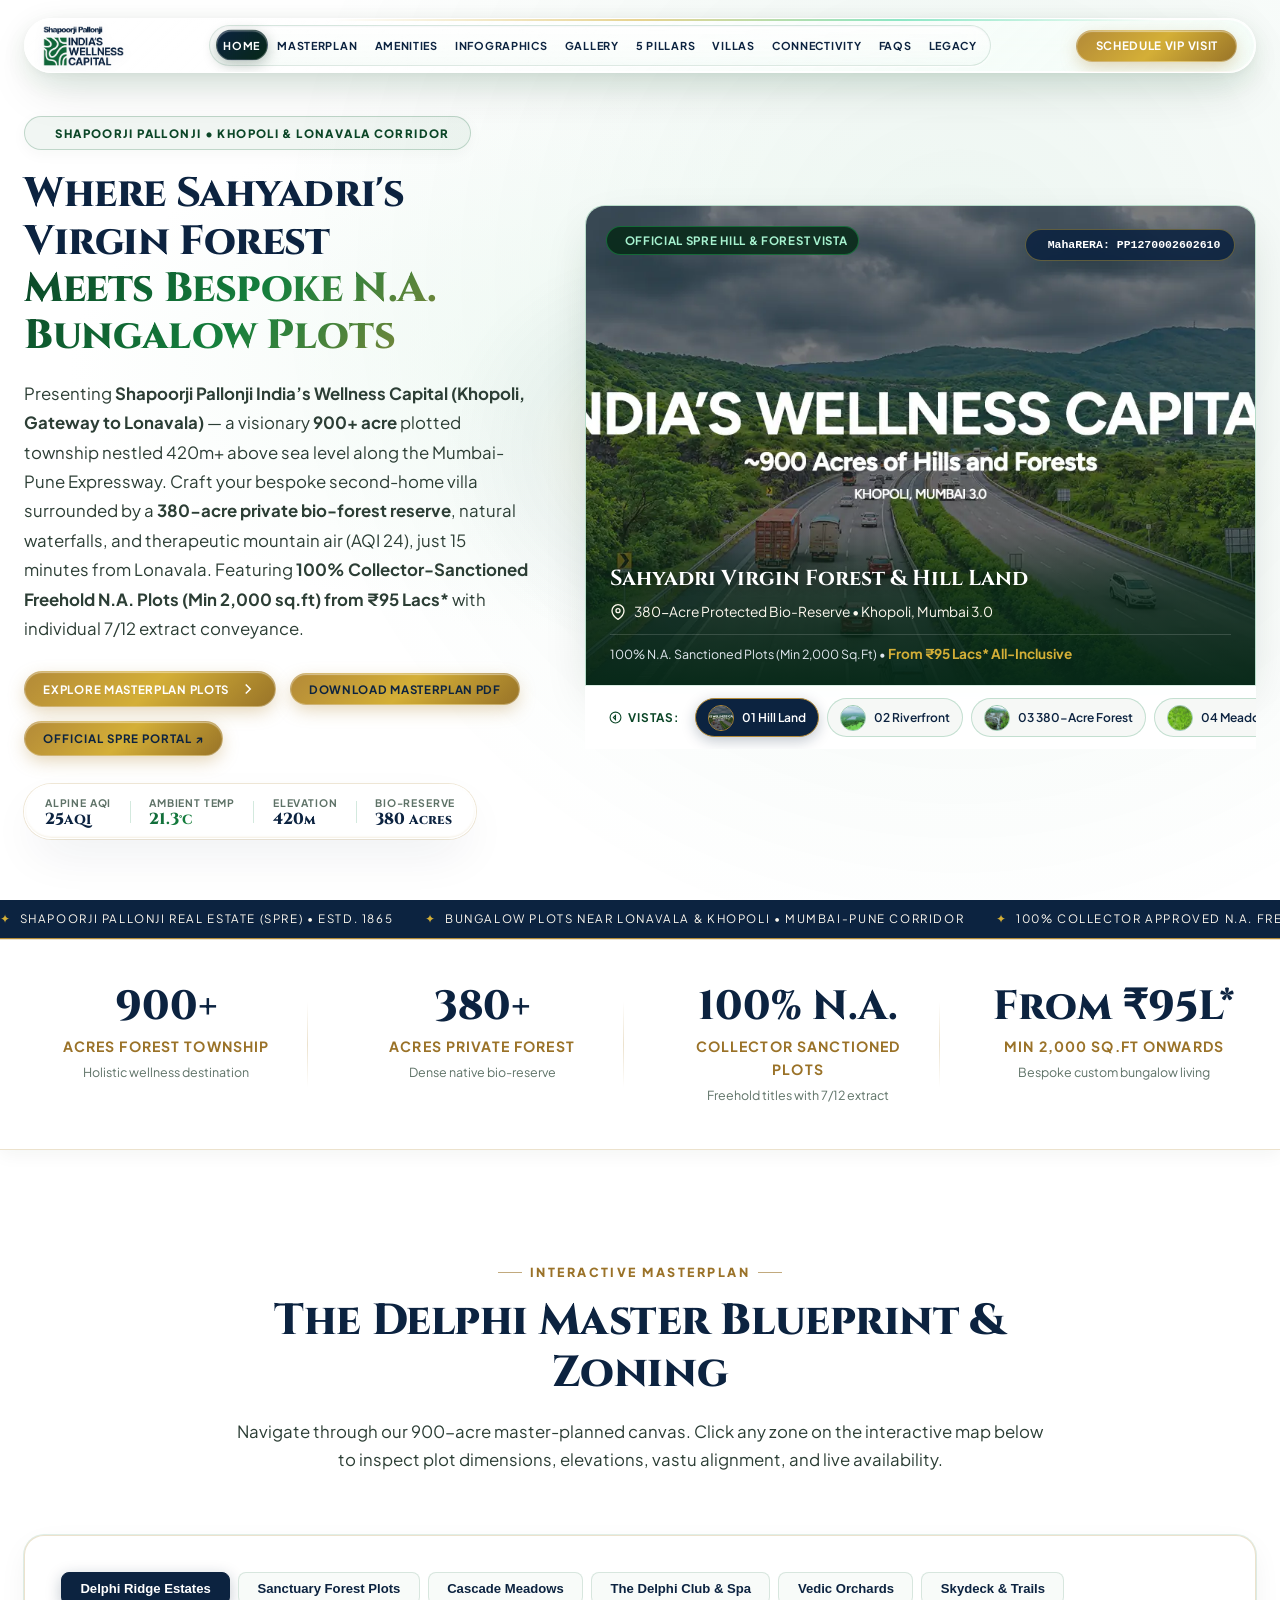
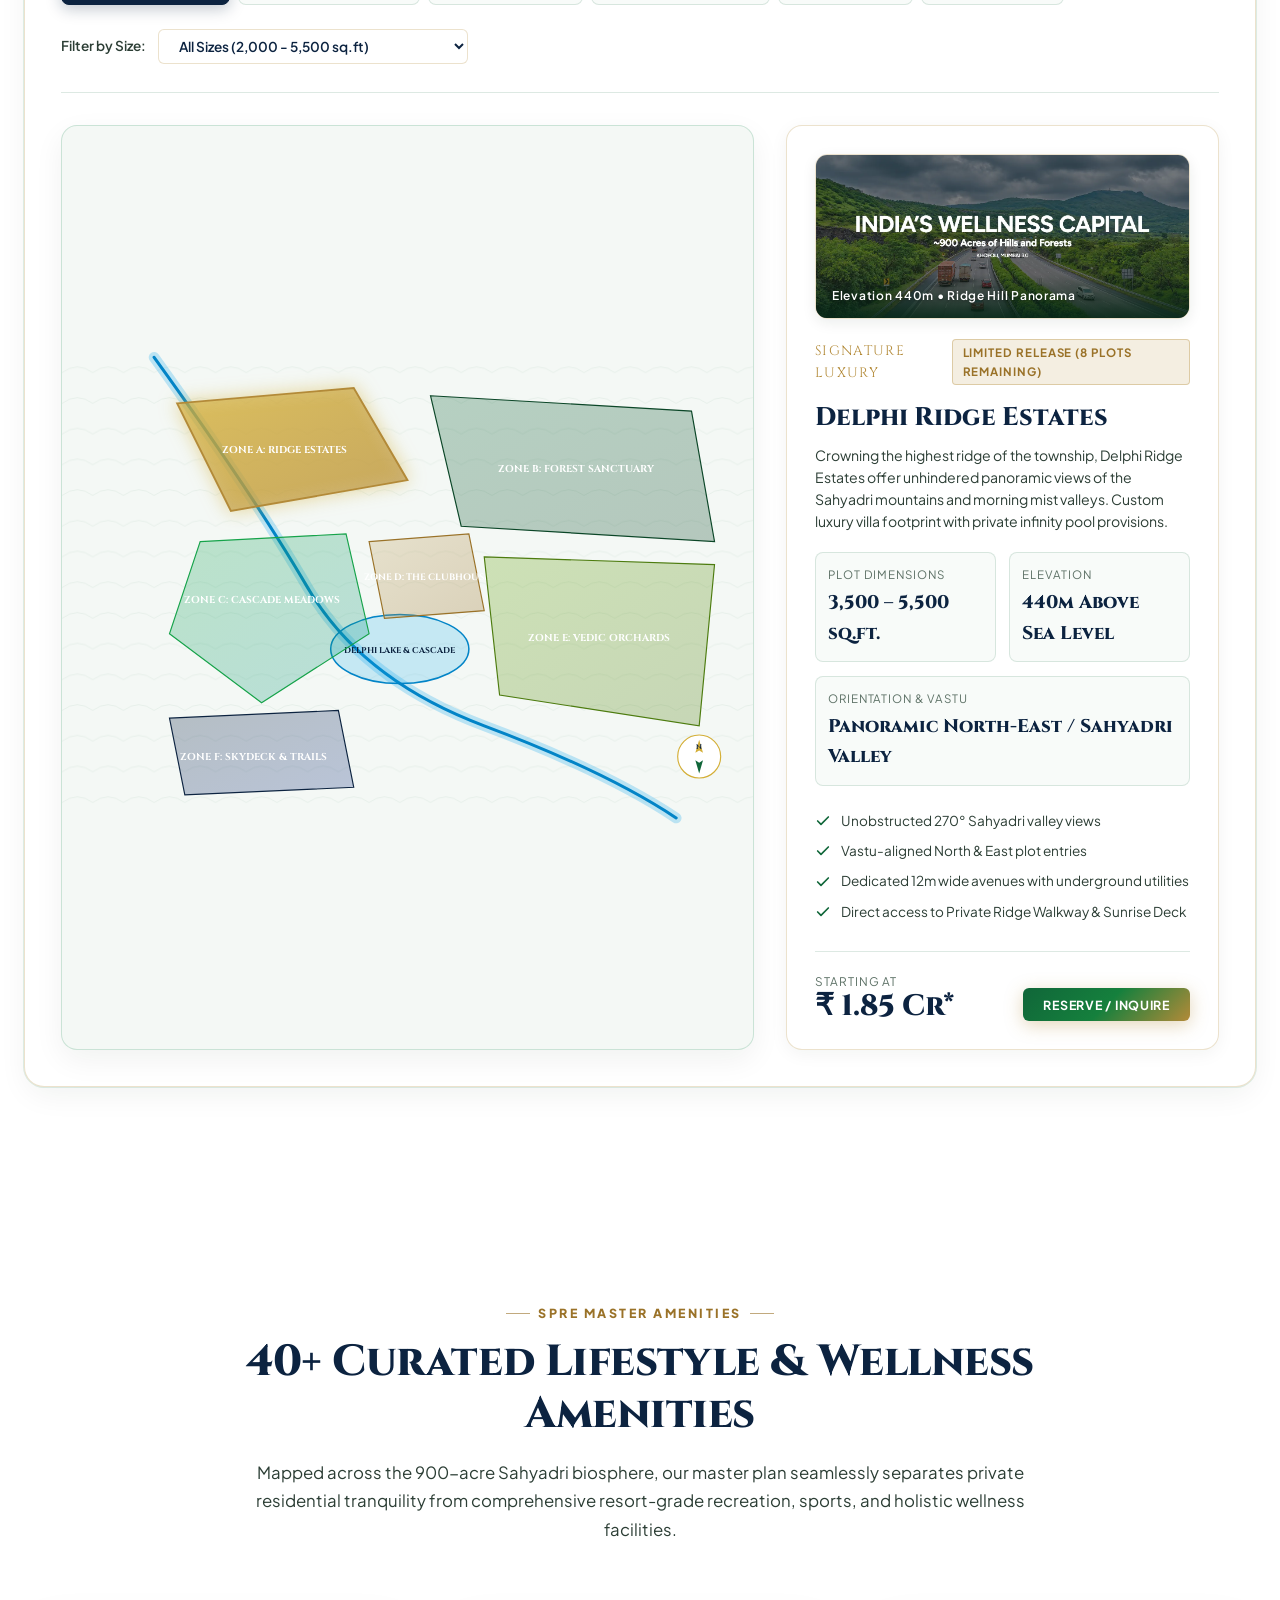
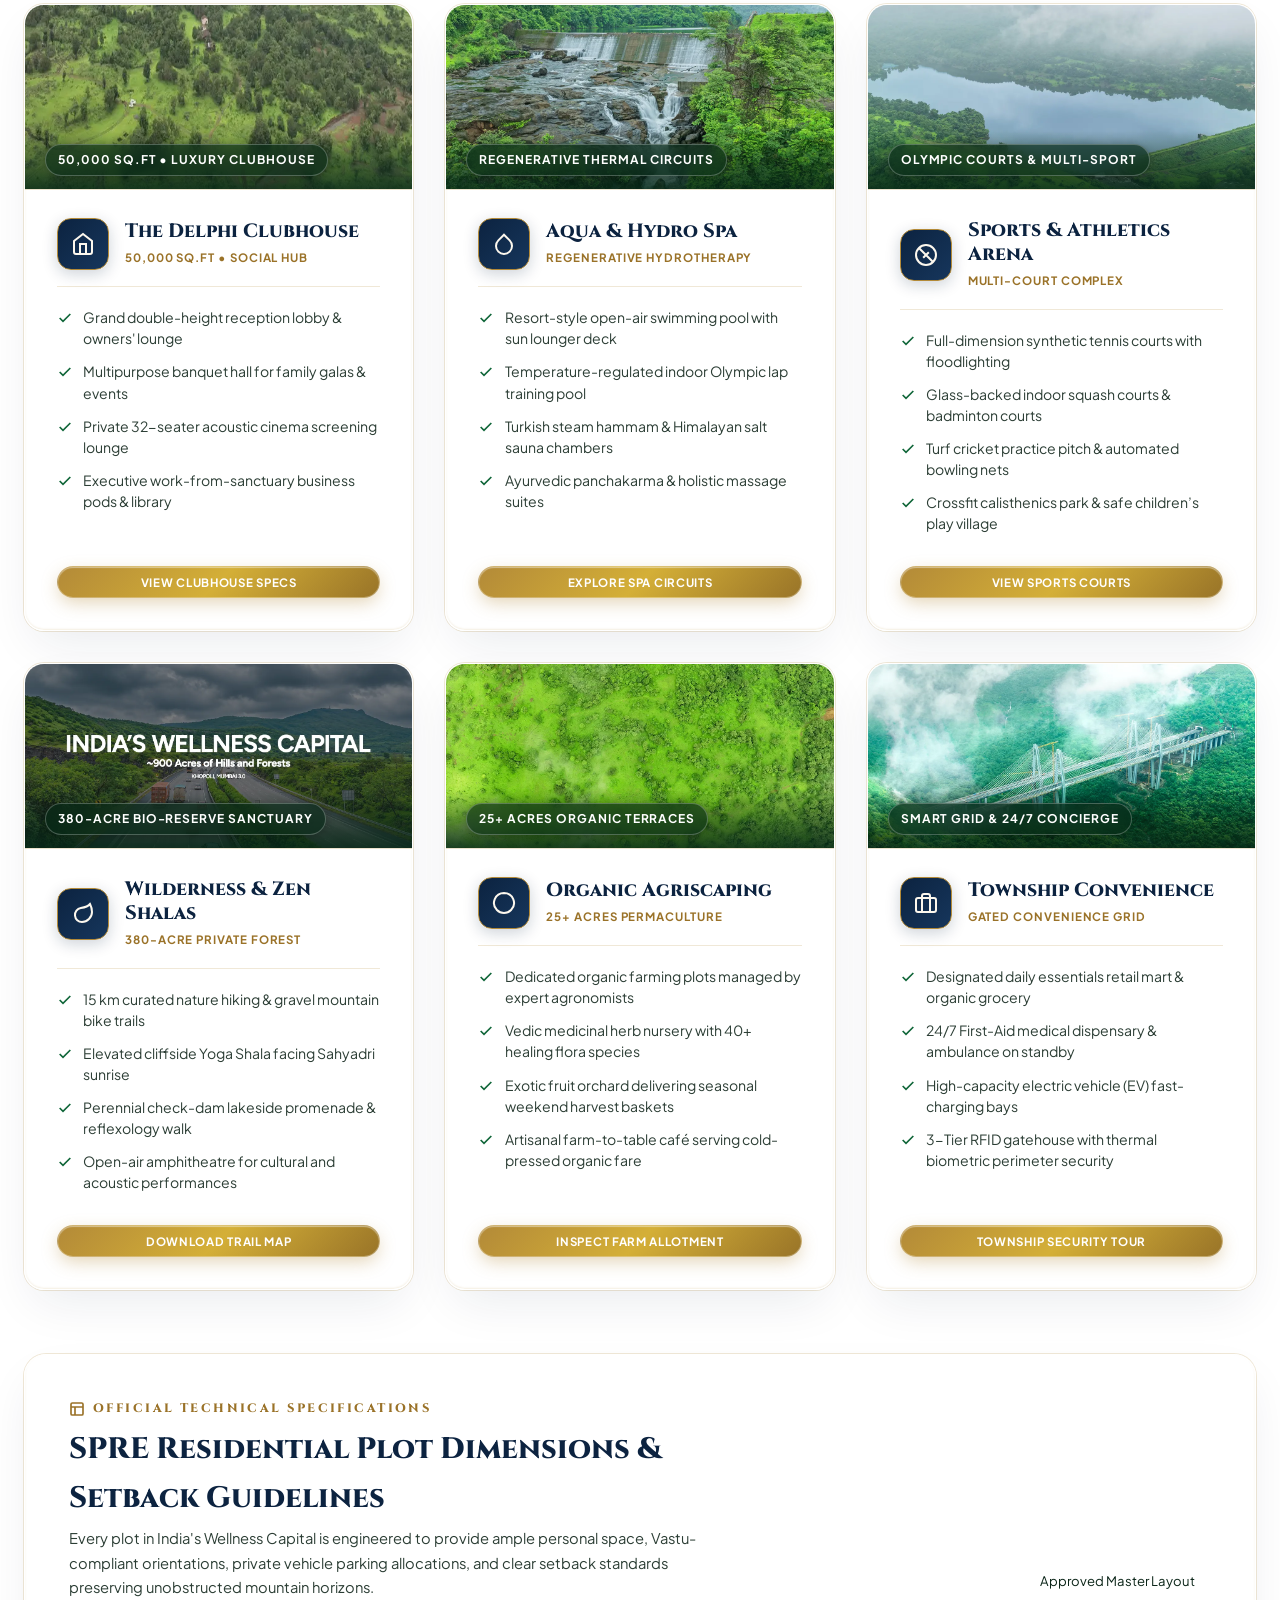
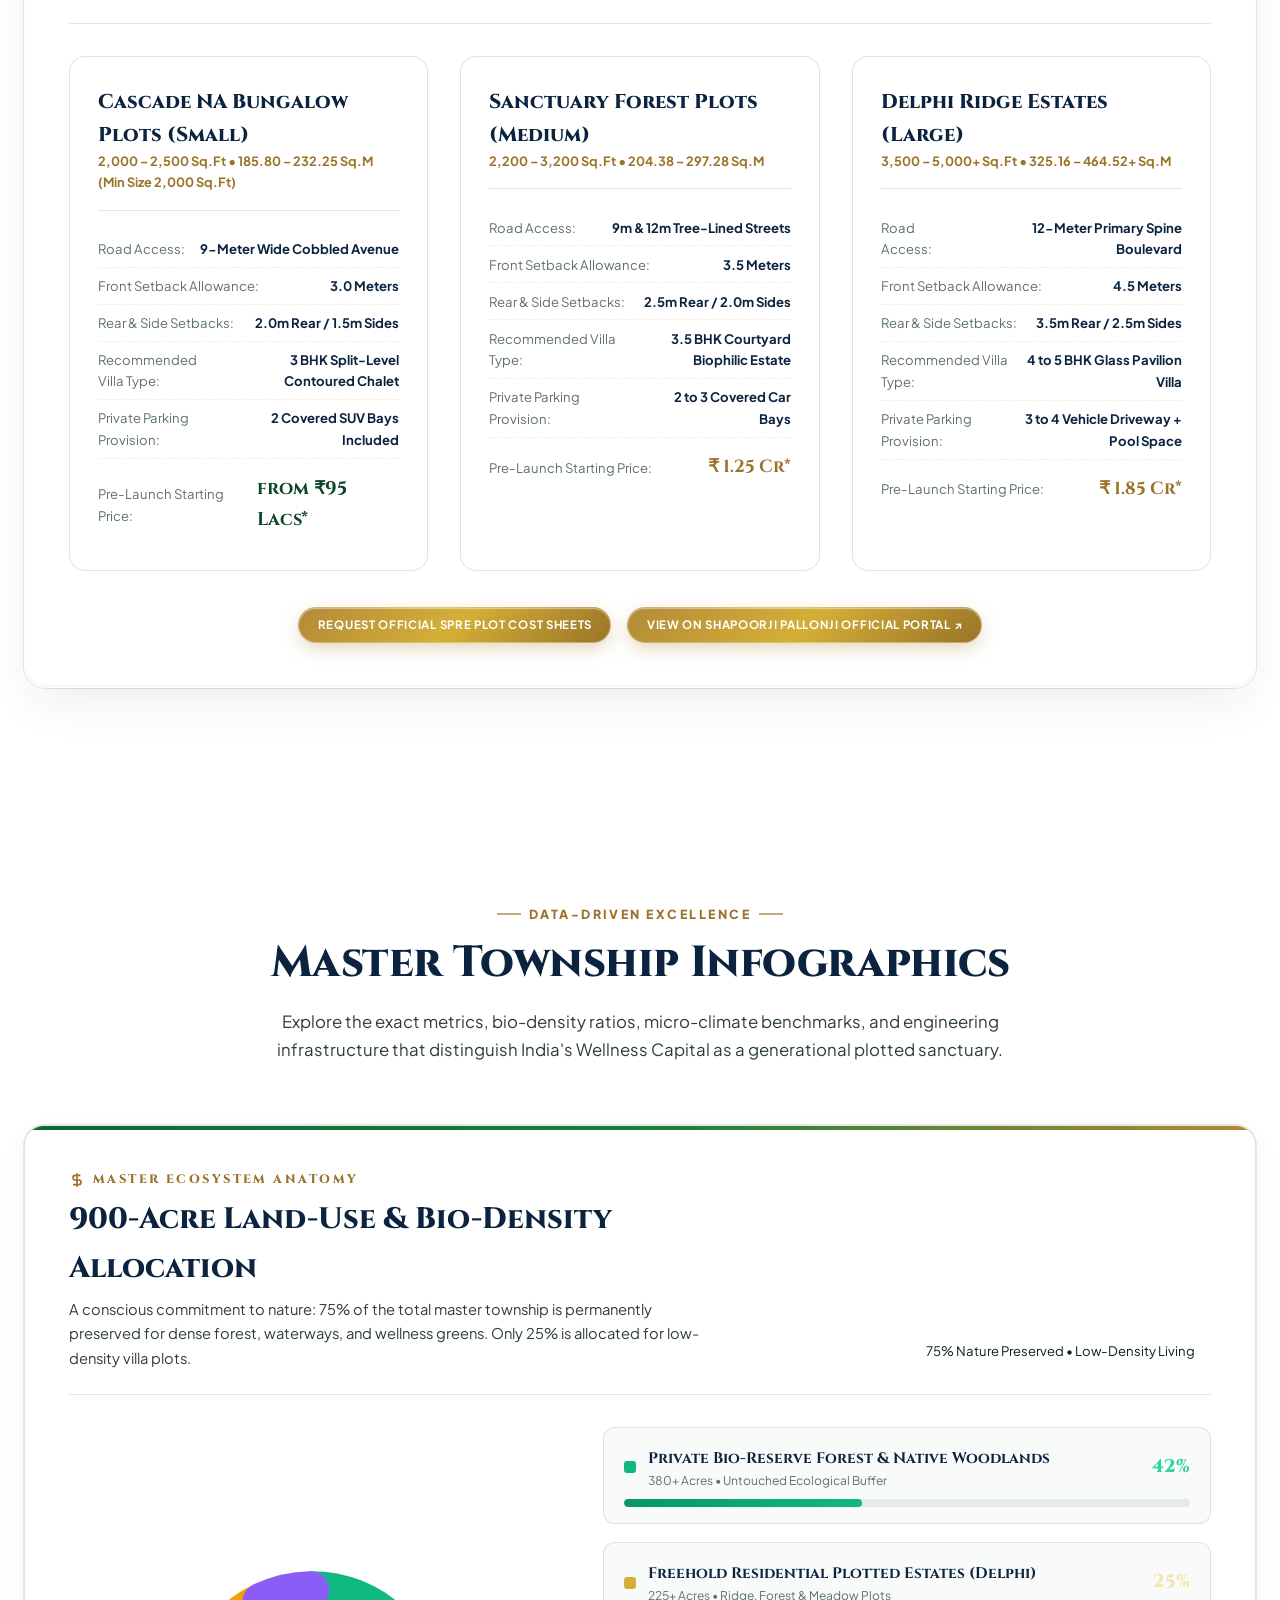
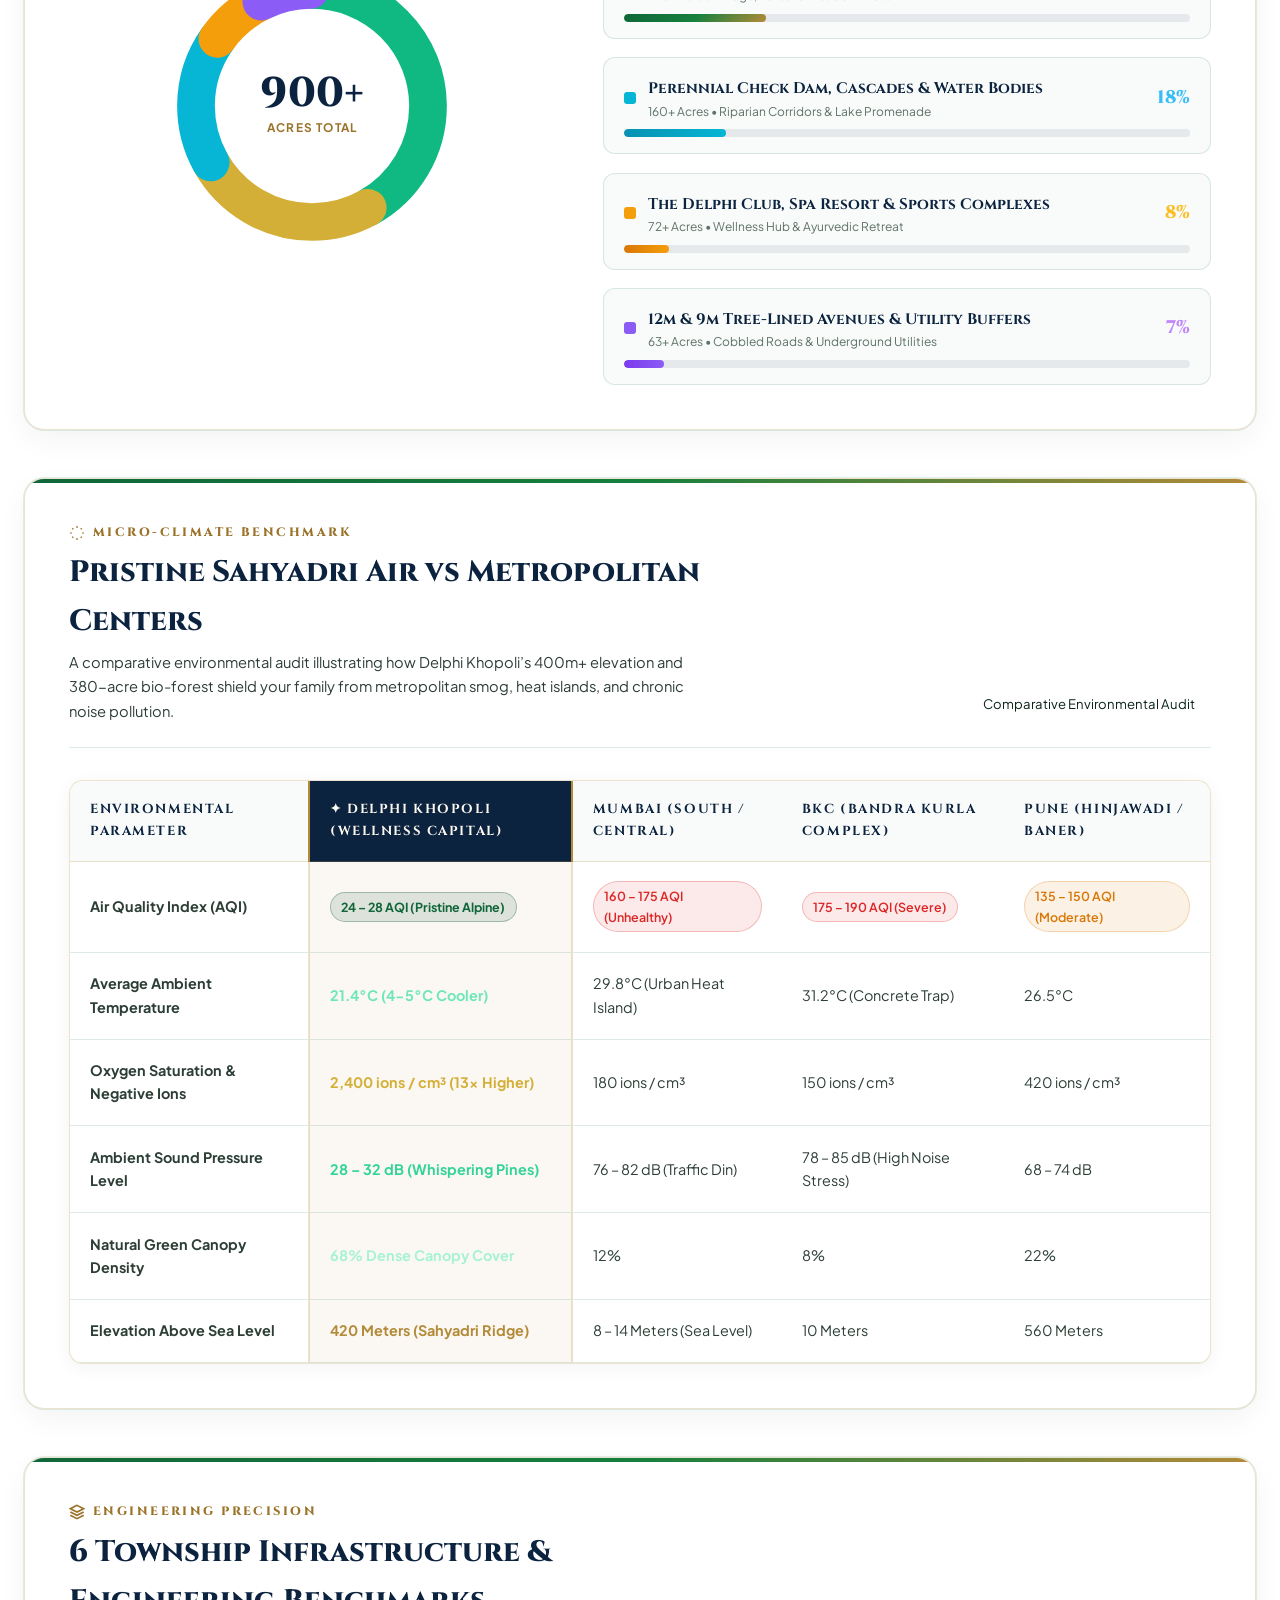
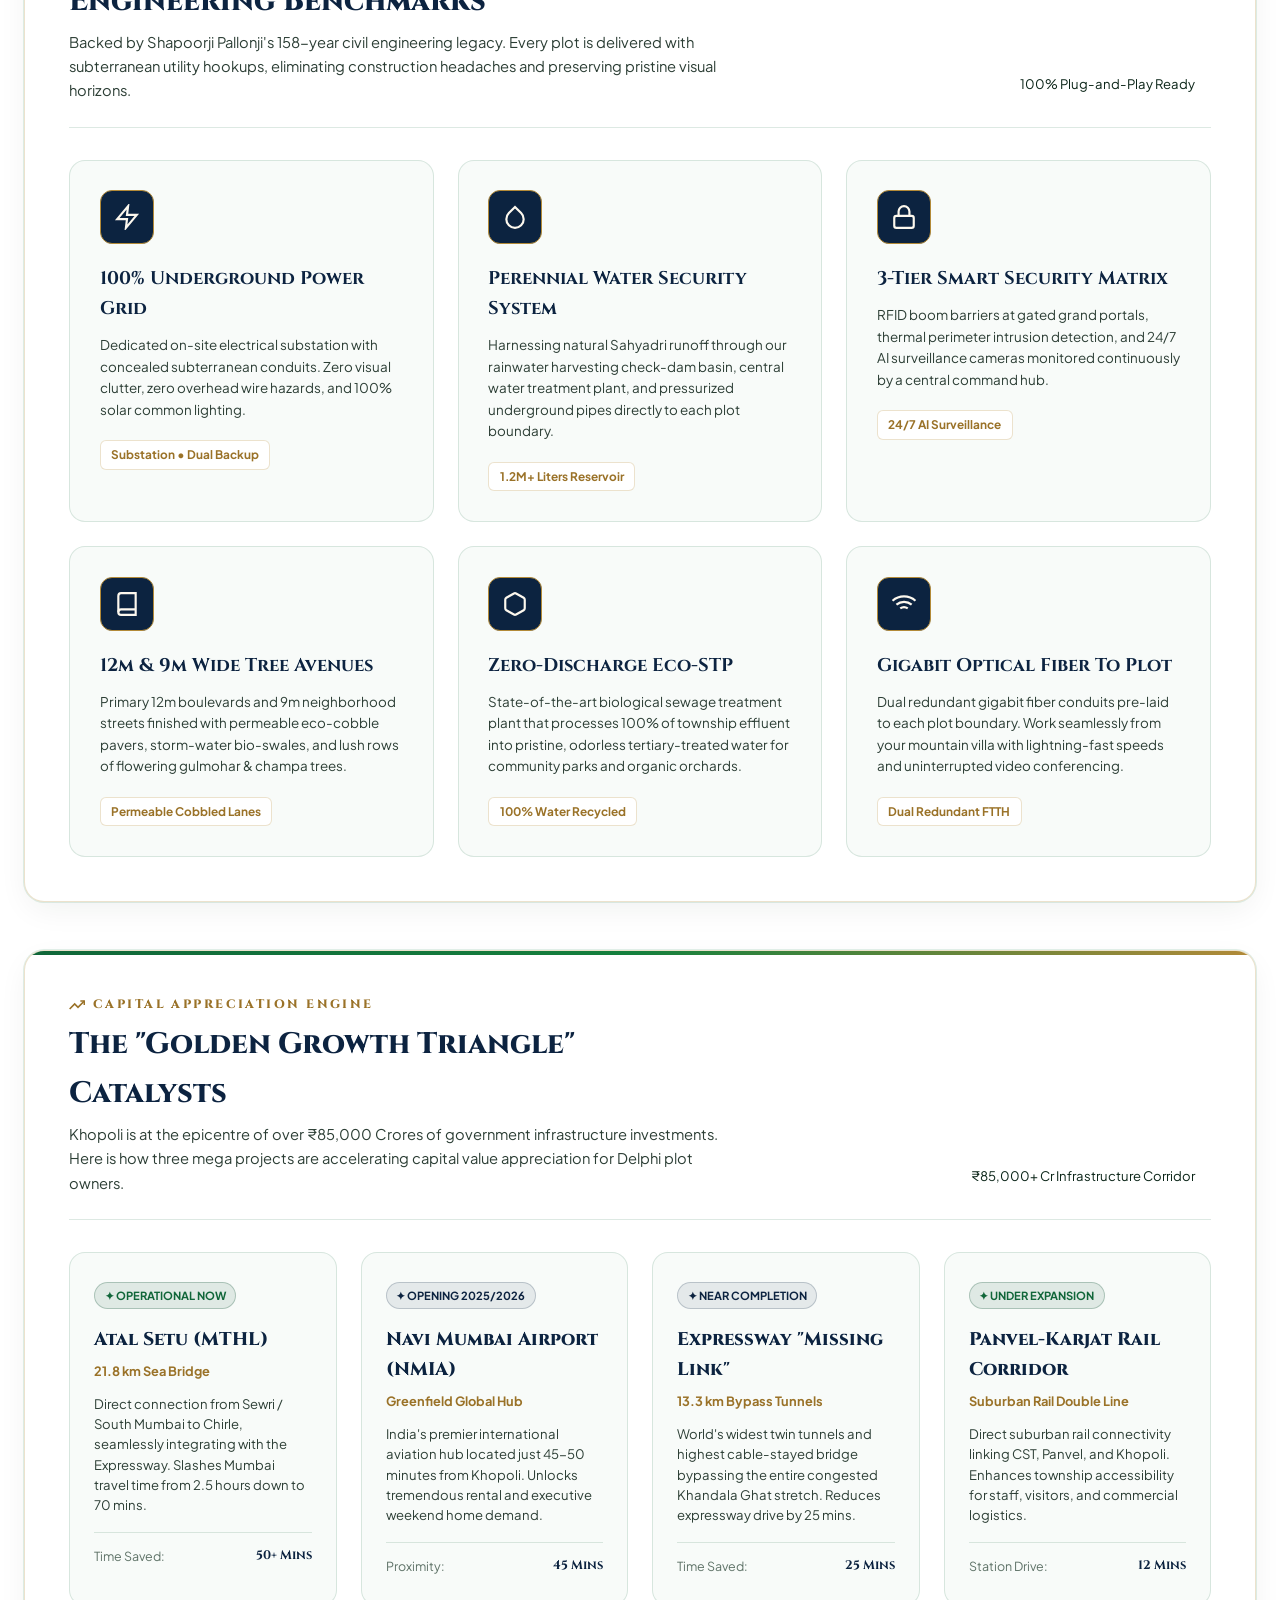
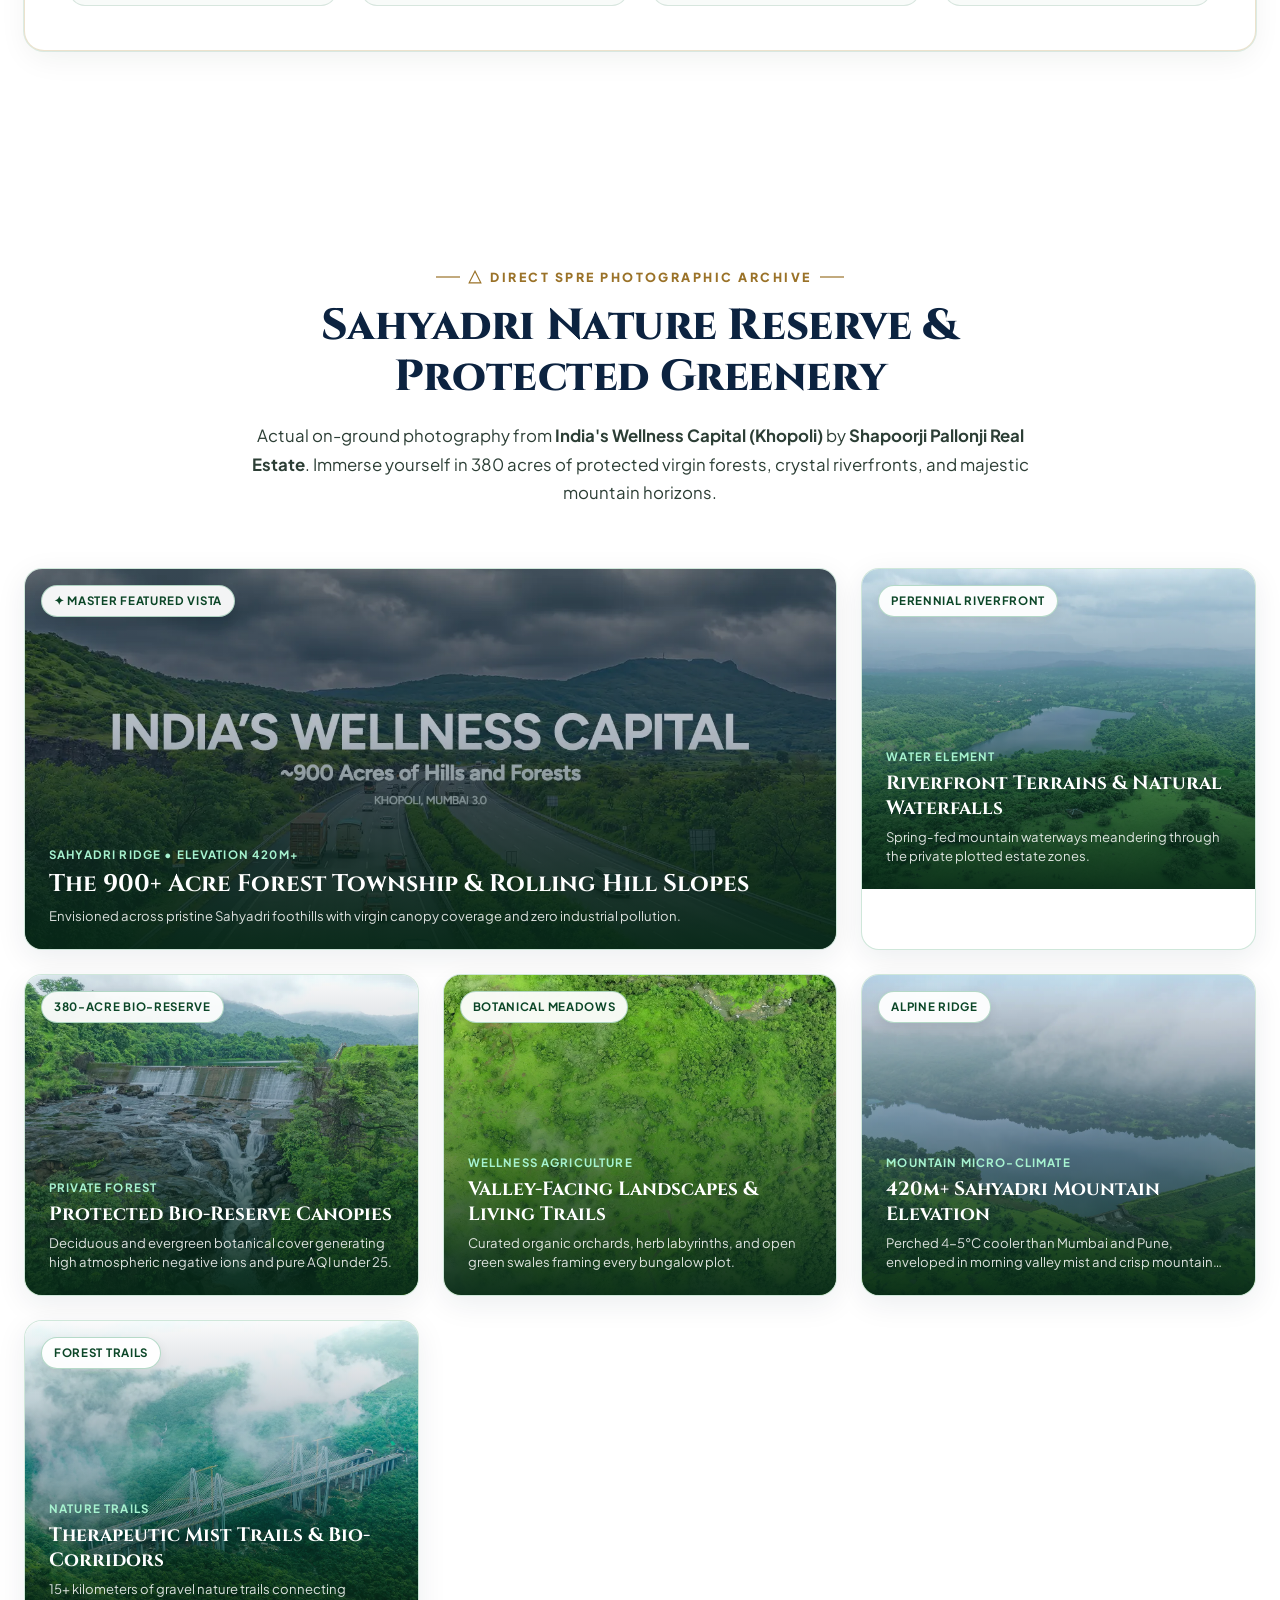
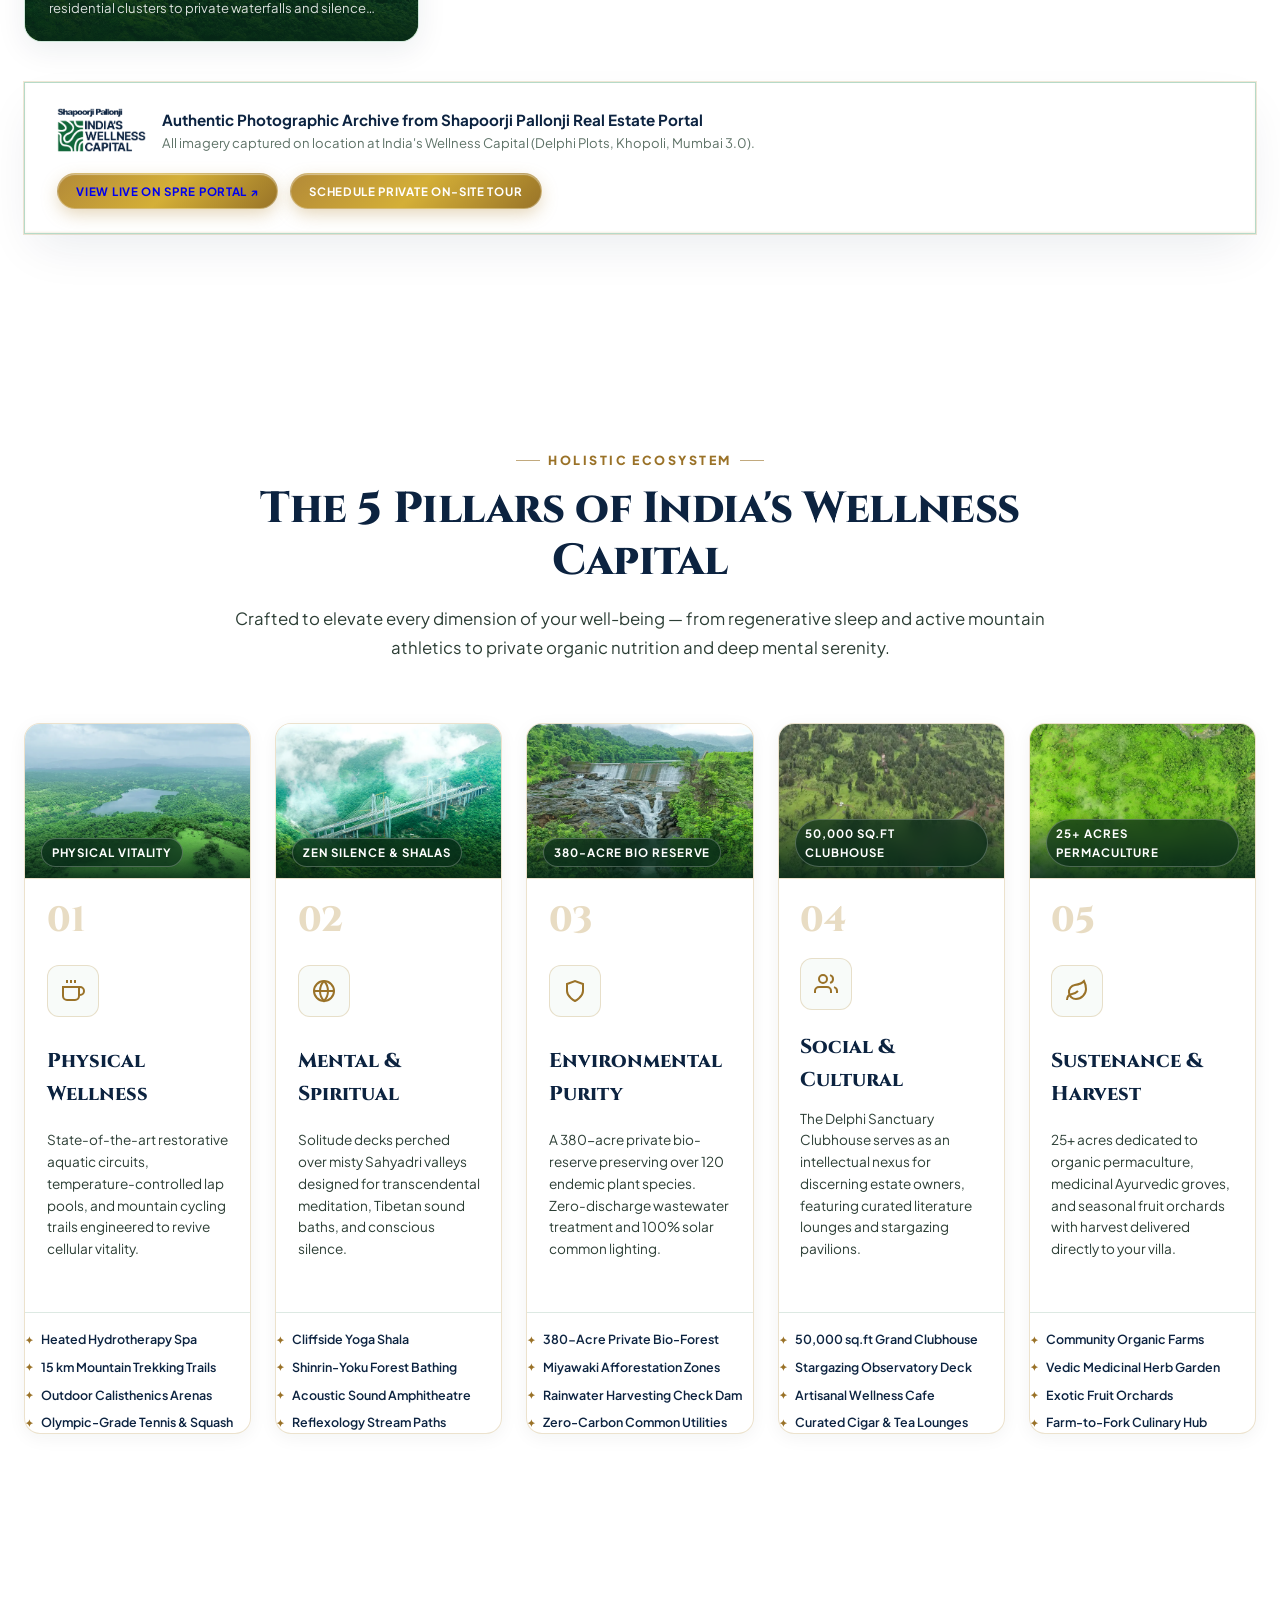
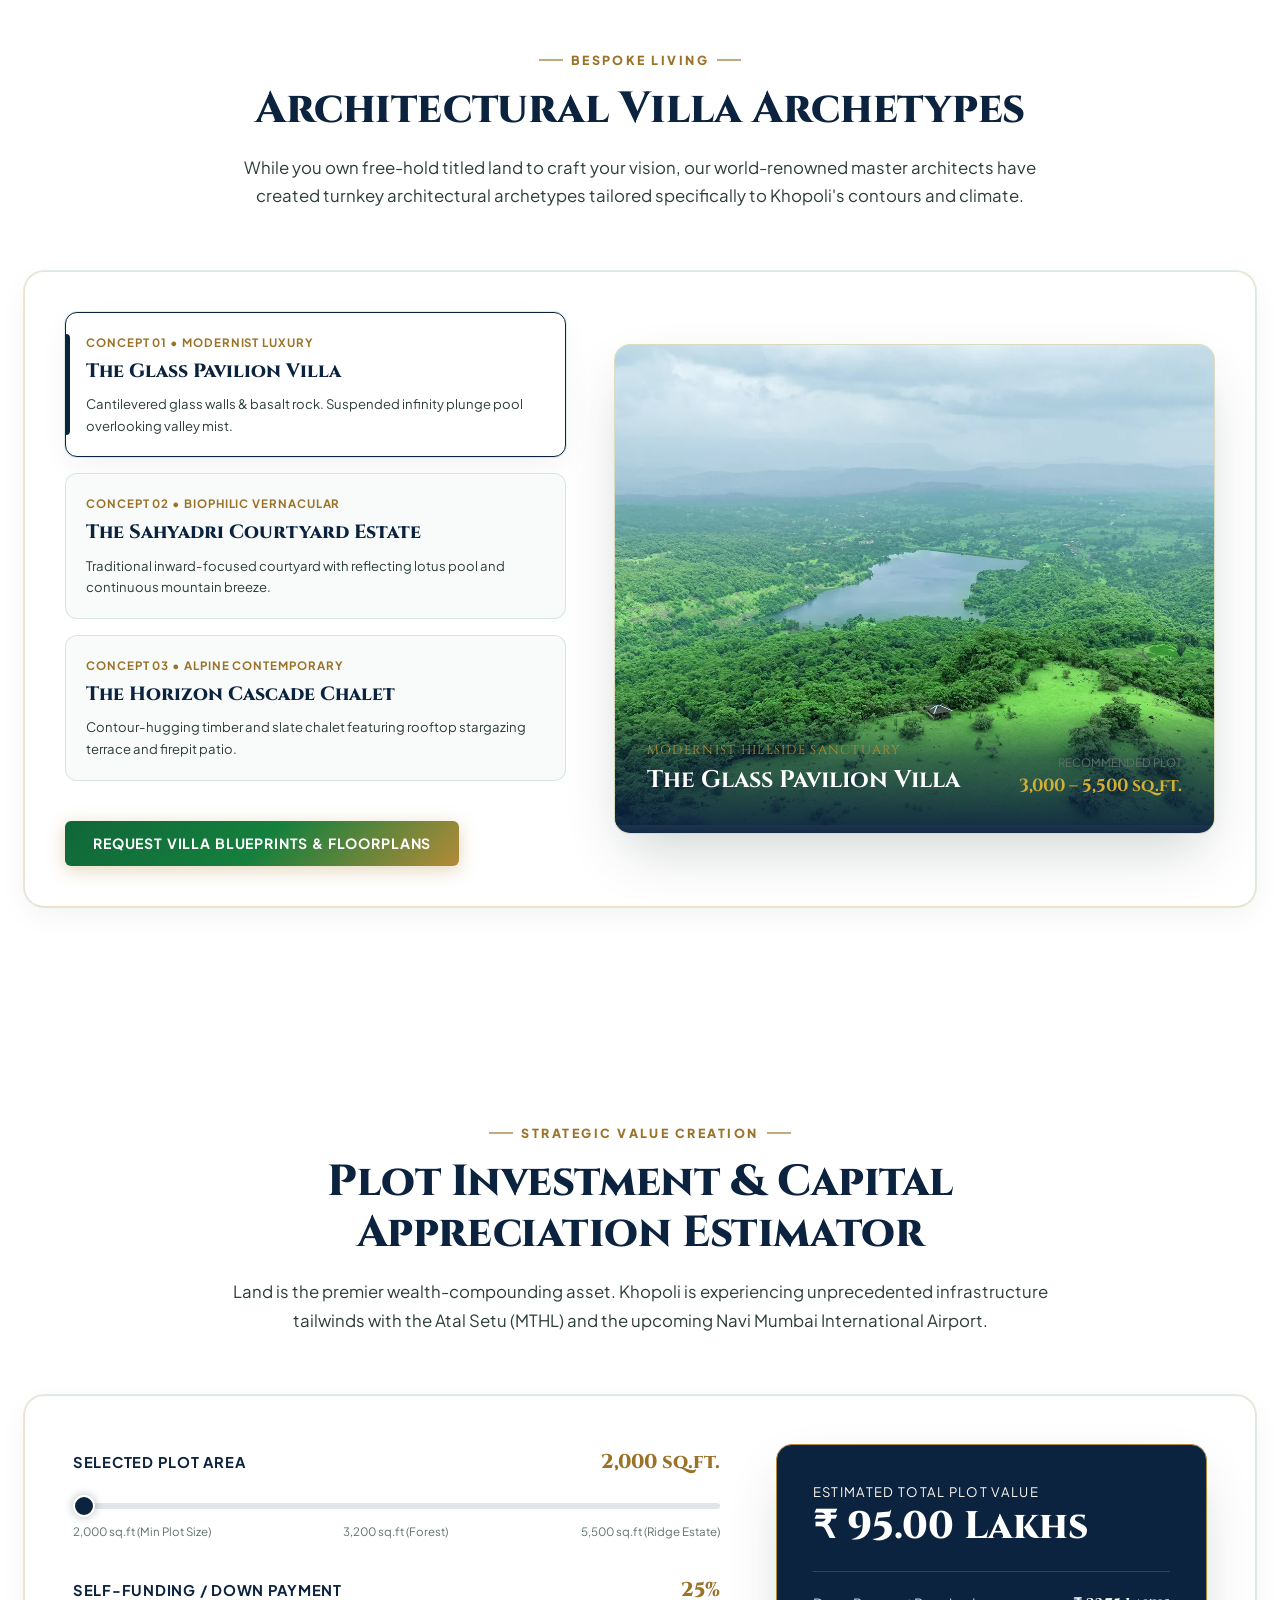
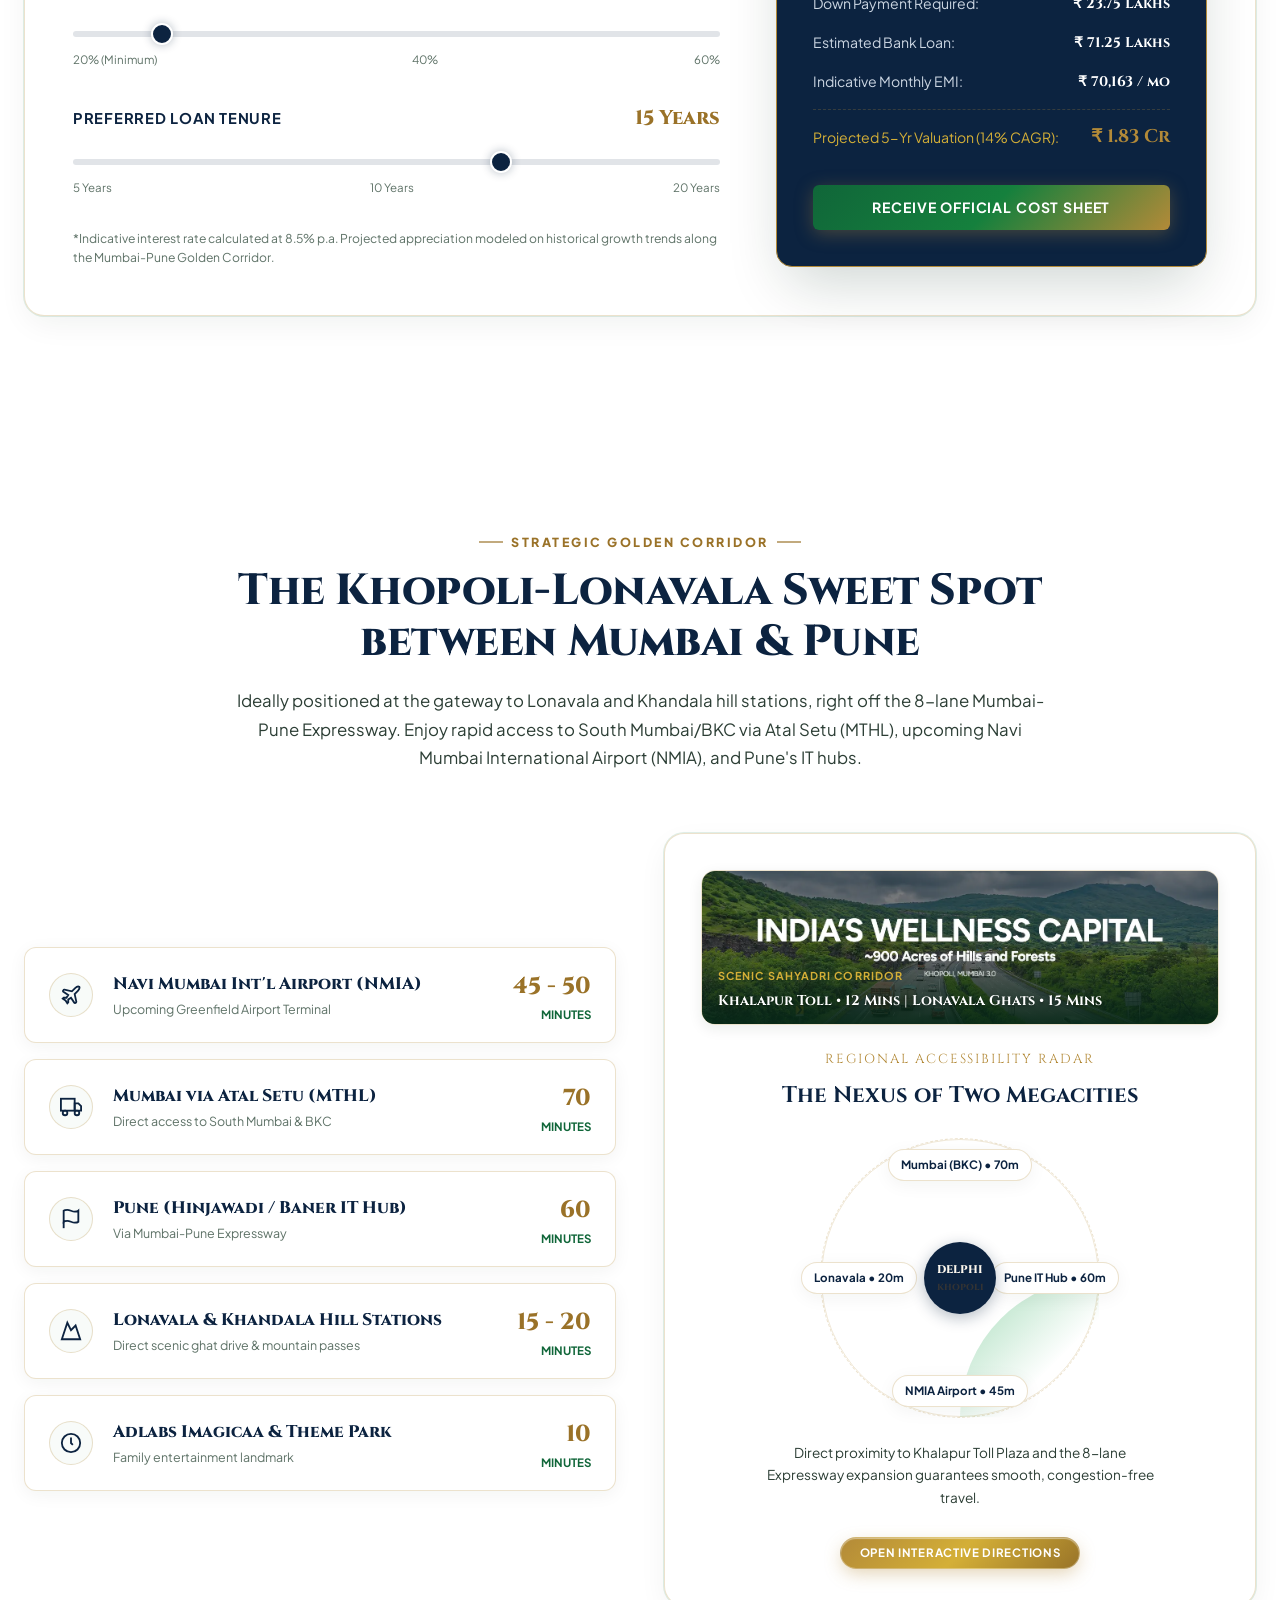
==== shapoorji-pallonji-khopoli-bungalow-plots-near-lonavala/index.html @ 7e7894fd "feat(seo): clean URLs focused on shapoorji pallonji khopoli plots near lonavala without hash fragmen" ====
<!DOCTYPE html>
<html lang="en">
<head>
  <meta charset="UTF-8">
  <meta name="viewport" content="width=device-width, initial-scale=1.0">
  <title>Bungalow & Villa Archetypes | Shapoorji Pallonji Khopoli Plots near Lonavala</title>
  <meta name="description" content="Turnkey luxury villa architectural concepts for Shapoorji Pallonji Khopoli bungalow plots near Lonavala: The Glass Pavilion, Sahyadri Courtyard Estate, and Horizon Cascade Chalet.">
  <meta name="keywords" content="Shapoorji Pallonji Khopoli, Shapoorji Pallonji Lonavala, Shapoorji Pallonji Bungalow Plots, Bungalow Plots in Khopoli, Bungalow Plots in Lonavala, Villa Plots near Lonavala, Plots in Khopoli, Plots in Lonavala, NA Plots Mumbai Pune Expressway, Luxury Plots Mumbai Pune, Gated Community Plots Khopoli Lonavala, Collector Approved NA Plots Khopoli, Residential Plots Lonavala Khandala, Second Home Villa Plots Mumbai Pune, Shapoorji Delphi Plots Khopoli, India's Wellness Capital Shapoorji Pallonji, shapoorji pallanji khopli, shapoorji pallonji lonawala, plots for sale in khopoli, plots for sale in lonavala, shapoorjitownship.in">
  <meta name="author" content="Shapoorji Pallonji Real Estate (SPRE)">
  <meta name="robots" content="index, follow, max-image-preview:large, max-snippet:-1, max-video-preview:-1">
  <meta name="theme-color" content="#062817">

  <!-- Security Hardening & Preconnect -->
  <meta http-equiv="X-Content-Type-Options" content="nosniff">
  <meta name="referrer" content="strict-origin-when-cross-origin">

  <!-- Canonical URL & Base Path -->
  <link rel="canonical" href="https://shapoorjitownship.in/shapoorji-pallonji-khopoli-bungalow-plots-near-lonavala">
  <base href="/">

  <!-- OpenGraph Metadata for shapoorjitownship.in -->
  <meta property="og:type" content="website">
  <meta property="og:site_name" content="Shapoorji Pallonji - India's Wellness Capital">
  <meta property="og:url" content="https://shapoorjitownship.in/">
  <meta property="og:title" content="Shapoorji Pallonji Khopoli | Luxury Bungalow Plots near Lonavala | From ₹95L*">
  <meta property="og:description" content="100% Collector-Sanctioned N.A. Freehold Bungalow Plots (Min 2,000 sq.ft) from ₹95 Lacs* in Khopoli, gateway to Lonavala. 900+ acre master township with 380-acre private bio-forest reserve. MahaRERA PP1270002602610.">
  <meta property="og:image" content="https://shapoorjitownship.in/assets/spre/india-wellness-capital-hill-land.webp">
  <meta property="og:image:width" content="1279">
  <meta property="og:image:height" content="643">
  <meta property="og:image:alt" content="Shapoorji Pallonji Khopoli Bungalow Plots near Lonavala">
  <meta property="og:locale" content="en_IN">

  <!-- Twitter Card Metadata -->
  <meta name="twitter:card" content="summary_large_image">
  <meta name="twitter:site" content="@SPRE_Official">
  <meta name="twitter:title" content="Shapoorji Pallonji Khopoli | Bungalow Plots near Lonavala &amp; Mumbai-Pune">
  <meta name="twitter:description" content="100% N.A. Freehold Bungalow Plots from ₹95 Lacs* in Khopoli near Lonavala with 380-acre private bio-forest reserve.">
  <meta name="twitter:image" content="https://shapoorjitownship.in/assets/spre/india-wellness-capital-hill-land.webp">

  <!-- Official Favicons -->
  <link rel="icon" type="image/x-icon" href="favicon.ico">
  <link rel="apple-touch-icon" href="assets/iwc-logo-dark.png">

  <!-- Google Fonts Preconnect & High-Performance Typography -->
  <link rel="preconnect" href="https://fonts.googleapis.com">
  <link rel="preconnect" href="https://fonts.gstatic.com" crossorigin>
  <link href="https://fonts.googleapis.com/css2?family=Cinzel:wght@400;500;600;700;800;900&family=Plus+Jakarta+Sans:ital,wght@0,300;0,400;0,500;0,600;0,700;0,800;1,300;1,400&family=Outfit:wght@400;500;600;700;800&family=Inter:wght@400;500;600;700;800&family=Playfair+Display:ital,wght@0,400;0,600;0,700;1,400;1,600&display=swap" rel="stylesheet">

  <!-- Structured JSON-LD Schema (Organization, Place, RealEstateListing, FAQPage) -->
  <script type="application/ld+json">
  {
    "@context": "https://schema.org",
    "@graph": [
      {
        "@type": "Organization",
        "@id": "https://shapoorjitownship.in/#organization",
        "name": "Shapoorji Pallonji Real Estate",
        "url": "https://shapoorjitownship.in/",
        "logo": "https://shapoorjitownship.in/assets/iwc-logo-dark.png",
        "foundingDate": "1865",
        "sameAs": [
          "https://shapoorjirealestate.com"
        ]
      },
      {
        "@type": "Place",
        "@id": "https://shapoorjitownship.in/#place",
        "name": "India's Wellness Capital (Delphi Plots)",
        "description": "900+ acre master township in Khopoli near Lonavala featuring 380-acre private bio-forest reserve and 100% Collector-Sanctioned N.A. Freehold Bungalow Plots.",
        "address": {
          "@type": "PostalAddress",
          "streetAddress": "Mumbai-Pune Expressway Corridor, Near Khalapur Toll Plaza",
          "addressLocality": "Khopoli",
          "addressRegion": "Maharashtra",
          "postalCode": "410203",
          "addressCountry": "IN"
        },
        "geo": {
          "@type": "GeoCoordinates",
          "latitude": "18.7894",
          "longitude": "73.3444"
        },
        "containsPlace": [
          {
            "@type": "Place",
            "name": "Lonavala & Khandala Ghats Access Corridor",
            "description": "Scenic 15 to 20 minute transit corridor to Lonavala and Khandala hill stations."
          }
        ]
      },
      {
        "@type": "RealEstateListing",
        "@id": "https://shapoorjitownship.in/#listing",
        "name": "Shapoorji Pallonji Khopoli Bungalow Plots near Lonavala",
        "description": "100% Collector-Sanctioned N.A. Freehold Bungalow Plots from ₹95 Lacs* for min 2,000 sq.ft to 5,500+ sq.ft custom hillside estates in Khopoli, serving Mumbai and Pune regions.",
        "url": "https://shapoorjitownship.in/",
        "keywords": "Shapoorji Pallonji Khopoli, Shapoorji Pallonji Lonavala, Bungalow Plots in Khopoli, Bungalow Plots in Lonavala, Villa Plots near Lonavala, NA plots Mumbai Pune",
        "areaServed": [
          "Mumbai",
          "Pune",
          "Navi Mumbai",
          "Lonavala",
          "Khandala",
          "Khopoli",
          "Thane",
          "Pimpri-Chinchwad"
        ],
        "offers": {
          "@type": "AggregateOffer",
          "priceCurrency": "INR",
          "lowPrice": "9500000",
          "highPrice": "45000000",
          "offerCount": "100"
        }
      },
      {
        "@type": "FAQPage",
        "@id": "https://shapoorjitownship.in/#faq",
        "mainEntity": [
          {
            "@type": "Question",
            "name": "Where is Shapoorji Pallonji India's Wellness Capital located?",
            "acceptedAnswer": {
              "@type": "Answer",
              "text": "Shapoorji Pallonji India's Wellness Capital is located in Khopoli directly off the Mumbai-Pune Expressway, at the foothills of the Sahyadri mountains and Lonavala. It is just 15-20 minutes from Lonavala and Khandala, 45 minutes from Navi Mumbai International Airport (NMIA), 60 minutes from Pune (Hinjawadi/Baner), and 70 minutes from South Mumbai/BKC via Atal Setu (MTHL)."
            }
          },
          {
            "@type": "Question",
            "name": "What are the plot sizes and starting prices at Shapoorji Pallonji Khopoli?",
            "acceptedAnswer": {
              "@type": "Answer",
              "text": "The township offers 100% Collector approved N.A. freehold bungalow plots starting from ₹95 Lacs* all-inclusive for generous minimum plot sizes of 2,000 sq.ft., scaling up to 3,200 sq.ft forest plots and 5,500+ sq.ft signature ridge estates."
            }
          },
          {
            "@type": "Question",
            "name": "Why choose bungalow plots in Khopoli over buying in Lonavala center?",
            "acceptedAnswer": {
              "@type": "Answer",
              "text": "Khopoli offers pristine 420m elevation and a 380-acre private bio-forest reserve with pristine air (AQI 24), escaping Lonavala's severe weekend traffic snarls, crowded commercialization, and complex agricultural land legalities, while granting instant 15-minute access to Lonavala hill station at an exceptional investment valuation."
            }
          },
          {
            "@type": "Question",
            "name": "Are the plots 100% Collector-Sanctioned N.A. with clear 7/12 extract titles?",
            "acceptedAnswer": {
              "@type": "Answer",
              "text": "Yes, every plot at Shapoorji Pallonji India's Wellness Capital is 100% Collector-sanctioned Non-Agricultural (N.A.) land with individual 7/12 extract title conveyance, complete master infrastructure, and official MahaRERA registration number PP1270002602610."
            }
          },
          {
            "@type": "Question",
            "name": "How is the commute from Mumbai and Pune for weekend second homes?",
            "acceptedAnswer": {
              "@type": "Answer",
              "text": "Khopoli enjoys prime central connectivity between Mumbai and Pune: just 12 minutes from the Khalapur Toll Plaza, 45 minutes from upcoming NMIA Airport, 60 minutes from Hinjawadi IT Hub Pune via Expressway, and 70 minutes from Mumbai via Atal Setu MTHL."
            }
          }
        ]
      }
    ]
  }
  </script>

  <!-- Stylesheet -->
  <link rel="stylesheet" href="styles.css">
</head>
<body>

  <!-- Ambient Particle Canvas & Cursor Follower -->
  <canvas id="particles-canvas"></canvas>
  <div class="cursor-glow"></div>

  <!-- Toast Notification Container -->
  <div id="toast-container" class="toast-container"></div>

  <!-- ========================================================================
       PERMANENT FLOATING GLASSMORPHIC PILL NAVBAR (STRICTLY SINGLE LINE)
       ======================================================================== -->
  <div class="navbar-pill-wrapper" id="navbar-pill-wrapper">
    <header class="navbar">
      <div class="nav-inner">
        <!-- Official Brand Logo (Attached to Home Page) -->
        <a href="/" class="nav-brand-header" title="Shapoorji Pallonji Khopoli Plots near Lonavala" id="nav-brand-logo">
          <img src="assets/iwc-logo-duo.png" alt="Shapoorji Pallonji - India's Wellness Capital" class="iwc-official-logo-img">
        </a>

        <!-- Desktop Nav Links in Sleek Glassmorphic Dynamic Pill (Strictly Single Line, Capital Letters, Clean URLs without #) -->
        <nav class="nav-menu-wrapper">
          <ul class="nav-links" id="nav-links">
            <li><a href="/" class="nav-link active" data-nav="home">HOME</a></li>
            <li><a href="/shapoorji-pallonji-khopoli-plots-masterplan" class="nav-link" data-nav="masterplan">MASTERPLAN</a></li>
            <li><a href="/shapoorji-pallonji-khopoli-plots-amenities" class="nav-link" data-nav="amenities">AMENITIES</a></li>
            <li><a href="/shapoorji-pallonji-khopoli-plots-infographics" class="nav-link" data-nav="infographics">INFOGRAPHICS</a></li>
            <li><a href="/shapoorji-pallonji-khopoli-plots-near-lonavala-gallery" class="nav-link" data-nav="gallery">GALLERY</a></li>
            <li><a href="/shapoorji-pallonji-khopoli-plots-wellness-pillars" class="nav-link" data-nav="pillars">5 PILLARS</a></li>
            <li><a href="/shapoorji-pallonji-khopoli-bungalow-plots-near-lonavala" class="nav-link" data-nav="villas">VILLAS</a></li>
            <li><a href="/shapoorji-pallonji-khopoli-plots-connectivity-lonavala" class="nav-link" data-nav="connectivity">CONNECTIVITY</a></li>
            <li><a href="/shapoorji-pallonji-khopoli-plots-near-lonavala-faq" class="nav-link" data-nav="regional-faq">FAQS</a></li>
            <li><a href="/shapoorji-pallonji-legacy-khopoli-plots" class="nav-link" data-nav="legacy">LEGACY</a></li>
          </ul>
        </nav>

        <!-- Right Side Nav Actions -->
        <div class="nav-actions">
          <!-- Book Visit CTA Pill -->
          <button class="btn btn-gold btn-sm btn-pill" data-open-modal="visit">
            Schedule VIP Visit
          </button>

          <!-- Mobile Nav Toggle -->
          <button class="mobile-nav-toggle" id="mobile-nav-toggle" aria-label="Toggle navigation">
            <svg width="22" height="22" viewBox="0 0 24 24" fill="none" stroke="currentColor" stroke-width="2">
              <line x1="3" y1="12" x2="21" y2="12"></line>
              <line x1="3" y1="6" x2="21" y2="6"></line>
              <line x1="3" y1="18" x2="21" y2="18"></line>
            </svg>
          </button>
        </div>
      </div>
    </header>
  </div>

  <!-- ========================================================================
       HERO SECTION (PROMINENT SPRE NATURE HERO)
       ======================================================================== -->
  <section class="hero-section">
    <div class="hero-backdrop-glow"></div>
    <div class="container-wide">
      
      <div class="hero-dual-grid">
        
        <!-- Left Column: Copy, Trust Badges & Climate Strip -->
        <div class="hero-text-col">
          <div class="hero-sovereign-badge">
            <span class="pulse-dot"></span>
            <span>SHAPOORJI PALLONJI • KHOPOLI &amp; LONAVALA CORRIDOR</span>
          </div>

          <h1 class="hero-headline">
            Where Sahyadri's Virgin Forest<br>
            <span class="accent-nature">Meets Bespoke N.A. Bungalow Plots</span>
          </h1>

          <p class="hero-description">
            Presenting <strong>Shapoorji Pallonji India’s Wellness Capital (Khopoli, Gateway to Lonavala)</strong> — a visionary 
            <strong>900+ acre</strong> plotted township nestled 420m+ above sea level along the Mumbai-Pune Expressway. 
            Craft your bespoke second-home villa surrounded by a <strong>380-acre private bio-forest reserve</strong>, 
            natural waterfalls, and therapeutic mountain air (AQI 24), just 15 minutes from Lonavala. 
            Featuring <strong>100% Collector-Sanctioned Freehold N.A. Plots (Min 2,000 sq.ft) from ₹95 Lacs*</strong> with individual 7/12 extract conveyance.
          </p>

          <div class="hero-cta-group">
            <a href="/shapoorji-pallonji-khopoli-plots-masterplan" class="btn btn-gold btn-pill">
              Explore Masterplan Plots
              <svg width="18" height="18" viewBox="0 0 24 24" fill="none" stroke="currentColor" stroke-width="2">
                <polyline points="9 18 15 12 9 6"></polyline>
              </svg>
            </a>
            <button class="btn btn-glass btn-pill" data-open-modal="brochure">
              Download Masterplan PDF
            </button>
            <a href="https://shapoorjirealestate.com/residential/indiaswellnesscapital-khopoli" target="_blank" rel="noopener noreferrer" class="btn btn-glass btn-sm btn-pill" style="font-size: 0.74rem; text-transform: uppercase; letter-spacing: 0.08em; border-color: rgba(16, 133, 73, 0.4);">
              <span>Official SPRE Portal ↗</span>
            </a>
          </div>

          <!-- Integrated Live Climate Sensor Strip -->
          <div class="hero-climate-capsule glass-panel-ultra">
            <div class="climate-cap-item">
              <span class="cap-label">Alpine AQI</span>
              <strong class="cap-val text-emerald" id="climate-aqi-val">24 <small>AQI</small></strong>
            </div>
            <div class="cap-divider"></div>
            <div class="climate-cap-item">
              <span class="cap-label">Ambient Temp</span>
              <strong class="cap-val text-gold" id="climate-temp-val">21.0<small>°C</small></strong>
            </div>
            <div class="cap-divider"></div>
            <div class="climate-cap-item">
              <span class="cap-label">Elevation</span>
              <strong class="cap-val">420<small>m</small></strong>
            </div>
            <div class="cap-divider"></div>
            <div class="climate-cap-item">
              <span class="cap-label">Bio-Reserve</span>
              <strong class="cap-val text-emerald">380 <small>Acres</small></strong>
            </div>
          </div>
        </div>

        <!-- Right Column: Prominent Hero Image Showcase (Immediately Above the Fold) -->
        <div class="hero-visual-col">
          <div class="hero-main-img-card">
            <img id="hero-active-img" src="assets/spre/india-wellness-capital-hill-land.webp" alt="India's Wellness Capital Sahyadri Virgin Forest & Hill Land by Shapoorji Pallonji">
            
            <div class="hero-img-overlay">
              <!-- Top Floating Badges -->
              <div class="hero-overlay-top">
                <div class="hero-caption-pill">
                  <span class="pulse-dot"></span>
                  <span id="hero-active-tag">Official SPRE Hill & Forest Vista</span>
                </div>
                
                <div class="hero-trust-badge-pill">
                  <span class="pulse-dot" style="background: var(--gold-primary);"></span>
                  <span>MahaRERA: PP1270002602610</span>
                </div>
              </div>

              <!-- Bottom Active Vista Info & Trust Ribbon -->
              <div class="hero-overlay-bottom">
                <div class="hero-caption-title" id="hero-active-title">Sahyadri Virgin Forest & Hill Land</div>
                <div class="hero-caption-sub" id="hero-active-sub">
                  <svg width="16" height="16" viewBox="0 0 24 24" fill="none" stroke="currentColor" stroke-width="2">
                    <path d="M21 10c0 7-9 13-9 13s-9-6-9-13a9 9 0 0 1 18 0z"></path>
                    <circle cx="12" cy="10" r="3"></circle>
                  </svg>
                  380-Acre Protected Bio-Reserve • Khopoli, Mumbai 3.0
                </div>
                
                <div class="hero-bottom-price-tag">
                  100% N.A. Sanctioned Plots (Min 2,000 Sq.Ft) • <strong>From ₹95 Lacs* All-Inclusive</strong>
                </div>
              </div>
            </div>
          </div>

          <!-- 5-Vista Nature Explorer Thumbnails Switcher -->
          <div class="hero-thumbs-strip">
            <div class="thumbs-strip-label">
              <svg width="13" height="13" viewBox="0 0 24 24" fill="none" stroke="currentColor" stroke-width="2">
                <circle cx="12" cy="12" r="10"></circle>
                <polygon points="12 8 8 12 12 16 12 8"></polygon>
              </svg>
              Vistas:
            </div>
            <button class="hero-thumb-btn active" data-src="assets/spre/india-wellness-capital-hill-land.webp" data-title="Sahyadri Virgin Forest & Hill Land" data-sub="380-Acre Protected Bio-Reserve • Khopoli, Mumbai 3.0" data-tag="Hill Ridge Panorama">
              <img src="assets/spre/india-wellness-capital-hill-land.webp" alt="Hill Land">
              <span>01 Hill Land</span>
            </button>
            <button class="hero-thumb-btn" data-src="assets/spre/gallery_photogallery_1.webp" data-title="Riverfront Terrains & Valley Living" data-sub="Perennial Riverfront & Waterfalls • Khopoli" data-tag="Riverfront Terrain">
              <img src="assets/spre/gallery_photogallery_1.webp" alt="Riverfront">
              <span>02 Riverfront</span>
            </button>
            <button class="hero-thumb-btn" data-src="assets/spre/gallery_photogallery_2.webp" data-title="Protected Forest Expanses" data-sub="Virgin Bio-Canopies & Clean Alpine Air" data-tag="Forest Canopies">
              <img src="assets/spre/gallery_photogallery_2.webp" alt="Forest">
              <span>03 380-Acre Forest</span>
            </button>
            <button class="hero-thumb-btn" data-src="assets/spre/gallery_photogallery_3.webp" data-title="Wellness-Inspired Nature Meadows" data-sub="Valley-Facing Landscapes & Botanical Trails" data-tag="Nature Trails">
              <img src="assets/spre/gallery_photogallery_3.webp" alt="Meadows">
              <span>04 Meadows</span>
            </button>
            <button class="hero-thumb-btn" data-src="assets/spre/gallery_photogallery_4.webp" data-title="Mountain Ridge Elevation (420m+)" data-sub="Valley Mist Panorama • Mumbai-Pune Golden Triangle" data-tag="Alpine Elevation">
              <img src="assets/spre/gallery_photogallery_4.webp" alt="Mountain Ridge">
              <span>05 Ridge Mist</span>
            </button>
          </div>
        </div>

      </div>

    </div>
  </section>

  <!-- ========================================================================
       PRESTIGIOUS TRUST TICKER (MARQUEE RIBBON)
       ======================================================================== -->
  <div class="top-trust-ticker">
    <div class="ticker-track">
      <span class="ticker-item"><span class="ticker-dot">✦</span> SHAPOORJI PALLONJI REAL ESTATE (SPRE) • ESTD. 1865</span>
      <span class="ticker-item"><span class="ticker-dot">✦</span> BUNGALOW PLOTS NEAR LONAVALA &amp; KHOPOLI • MUMBAI-PUNE CORRIDOR</span>
      <span class="ticker-item"><span class="ticker-dot">✦</span> 100% COLLECTOR APPROVED N.A. FREEHOLD PLOTS (MIN 2,000 SQ.FT) FROM ₹95 LACS*</span>
      <span class="ticker-item"><span class="ticker-dot">✦</span> 15 MINS TO LONAVALA GHATS • 45 MINS TO NAVI MUMBAI AIRPORT</span>
      <span class="ticker-item"><span class="ticker-dot">✦</span> 900+ ACRES TOWNSHIP • 380-ACRE PRIVATE BIO-FOREST RESERVE</span>
      <span class="ticker-item"><span class="ticker-dot">✦</span> 100% CLEAR FREEHOLD RESIDENTIAL 7/12 CONVEYANCE • MAHARERA PP1270002602610</span>
      <span class="ticker-item"><span class="ticker-dot">✦</span> SHAPOORJI PALLONJI REAL ESTATE (SPRE) • ESTD. 1865</span>
      <span class="ticker-item"><span class="ticker-dot">✦</span> BUNGALOW PLOTS NEAR LONAVALA &amp; KHOPOLI • MUMBAI-PUNE CORRIDOR</span>
      <span class="ticker-item"><span class="ticker-dot">✦</span> 100% COLLECTOR APPROVED N.A. FREEHOLD PLOTS (MIN 2,000 SQ.FT) FROM ₹95 LACS*</span>
      <span class="ticker-item"><span class="ticker-dot">✦</span> 15 MINS TO LONAVALA GHATS • 45 MINS TO NAVI MUMBAI AIRPORT</span>
      <span class="ticker-item"><span class="ticker-dot">✦</span> 900+ ACRES TOWNSHIP • 380-ACRE PRIVATE BIO-FOREST RESERVE</span>
      <span class="ticker-item"><span class="ticker-dot">✦</span> 100% CLEAR FREEHOLD RESIDENTIAL 7/12 CONVEYANCE • MAHARERA PP1270002602610</span>
    </div>
  </div>

  <!-- ========================================================================
       KEY STATS STRIP
       ======================================================================== -->
  <section class="stats-strip">
    <div class="container-wide">
      <div class="stats-grid">
        <div class="stat-item">
          <div class="stat-number">900+</div>
          <div class="stat-label">Acres Forest Township</div>
          <div class="stat-sub">Holistic wellness destination</div>
        </div>
        <div class="stat-item">
          <div class="stat-number">380+</div>
          <div class="stat-label">Acres Private Forest</div>
          <div class="stat-sub">Dense native bio-reserve</div>
        </div>
        <div class="stat-item">
          <div class="stat-number">100% N.A.</div>
          <div class="stat-label">Collector Sanctioned Plots</div>
          <div class="stat-sub">Freehold titles with 7/12 extract</div>
        </div>
        <div class="stat-item">
          <div class="stat-number">From ₹95L*</div>
          <div class="stat-label">Min 2,000 Sq.Ft Onwards</div>
          <div class="stat-sub">Bespoke custom bungalow living</div>
        </div>
      </div>
    </div>
  </section>

  <!-- ========================================================================
       INTERACTIVE MASTERPLAN & PLOT EXPLORER
       ======================================================================== -->
  <section id="masterplan" class="section">
    <div class="container-wide">
      
      <div class="section-header">
        <div class="section-tag">Interactive Masterplan</div>
        <h2 class="section-title">The Delphi Master Blueprint & Zoning</h2>
        <p class="section-desc">
          Navigate through our 900-acre master-planned canvas. Click any zone on the interactive map below 
          to inspect plot dimensions, elevations, vastu alignment, and live availability.
        </p>
      </div>

      <div class="masterplan-container">
        
        <!-- Filter Bar -->
        <div class="masterplan-filter-bar">
          <div class="zone-filter-tabs">
            <button class="zone-tab active" data-zone="ridge">Delphi Ridge Estates</button>
            <button class="zone-tab" data-zone="forest">Sanctuary Forest Plots</button>
            <button class="zone-tab" data-zone="meadows">Cascade Meadows</button>
            <button class="zone-tab" data-zone="clubhouse">The Delphi Club & Spa</button>
            <button class="zone-tab" data-zone="orchard">Vedic Orchards</button>
            <button class="zone-tab" data-zone="skydeck">Skydeck & Trails</button>
          </div>

          <div class="plot-size-filter">
            <label for="plot-size-filter-select">Filter by Size:</label>
            <select id="plot-size-filter-select" class="plot-size-select">
              <option value="all">All Sizes (2,000 - 5,500 sq.ft)</option>
              <option value="compact">Cascade NA Plots (2,000 - 2,500 sq.ft)</option>
              <option value="medium">Forest NA Plots (2,600 - 3,400 sq.ft)</option>
              <option value="large">Ridge Estates (3,500 - 5,500 sq.ft)</option>
            </select>
          </div>
        </div>

        <!-- Masterplan Interactive Stage -->
        <div class="masterplan-stage">
          
          <!-- Interactive SVG Map -->
          <div class="masterplan-map-canvas-wrap">
            <svg class="map-svg" viewBox="0 0 900 600" preserveAspectRatio="xMidYMid meet">
              <defs>
                <!-- Gradients for Zones -->
                <linearGradient id="gradRidge" x1="0%" y1="0%" x2="100%" y2="100%">
                  <stop offset="0%" stop-color="#D4AF37" stop-opacity="0.85"/>
                  <stop offset="100%" stop-color="#B38A38" stop-opacity="0.85"/>
                </linearGradient>
                <linearGradient id="gradForest" x1="0%" y1="0%" x2="100%" y2="100%">
                  <stop offset="0%" stop-color="#106639" stop-opacity="0.85"/>
                  <stop offset="100%" stop-color="#0B4627" stop-opacity="0.85"/>
                </linearGradient>
                <linearGradient id="gradMeadows" x1="0%" y1="0%" x2="100%" y2="100%">
                  <stop offset="0%" stop-color="#16A34A" stop-opacity="0.8"/>
                  <stop offset="100%" stop-color="#0D9488" stop-opacity="0.8"/>
                </linearGradient>
                <linearGradient id="gradClub" x1="0%" y1="0%" x2="100%" y2="100%">
                  <stop offset="0%" stop-color="#C5A869" stop-opacity="0.9"/>
                  <stop offset="100%" stop-color="#9A7228" stop-opacity="0.9"/>
                </linearGradient>
                <linearGradient id="gradOrchard" x1="0%" y1="0%" x2="100%" y2="100%">
                  <stop offset="0%" stop-color="#65A30D" stop-opacity="0.85"/>
                  <stop offset="100%" stop-color="#4D7C0F" stop-opacity="0.85"/>
                </linearGradient>
                <linearGradient id="gradSkydeck" x1="0%" y1="0%" x2="100%" y2="100%">
                  <stop offset="0%" stop-color="#0C2340" stop-opacity="0.85"/>
                  <stop offset="100%" stop-color="#1E3A8A" stop-opacity="0.85"/>
                </linearGradient>
                
                <!-- Contour Pattern -->
                <pattern id="contourPattern" width="40" height="40" patternUnits="userSpaceOnUse">
                  <path d="M 0 20 Q 20 5 40 20 T 80 20" fill="none" stroke="rgba(16, 102, 57, 0.08)" stroke-width="1"/>
                </pattern>
              </defs>

              <!-- Background Contours -->
              <rect width="900" height="600" fill="#F4F8F5" />
              <rect width="900" height="600" fill="url(#contourPattern)" />

              <!-- Natural River & Stream Flow -->
              <path d="M 120 0 Q 250 180 320 300 T 550 480 T 800 600" fill="none" stroke="rgba(14, 165, 233, 0.25)" stroke-width="14" stroke-linecap="round"/>
              <path d="M 120 0 Q 250 180 320 300 T 550 480 T 800 600" fill="none" stroke="#0284C7" stroke-width="4" stroke-linecap="round"/>

              <!-- Central Lake / Check Dam Body -->
              <ellipse cx="440" cy="380" rx="90" ry="45" fill="rgba(14, 165, 233, 0.2)" stroke="#0284C7" stroke-width="2" />
              <text x="440" y="385" fill="#0C2340" font-size="11" font-family="'Cinzel', serif" text-anchor="middle" font-weight="700">DELPHI LAKE & CASCADE</text>

              <!-- ZONE A: Delphi Ridge Estates (Top Elevation) -->
              <polygon class="map-zone-polygon active" data-zone="ridge"
                       points="150,60 380,40 450,160 220,200"
                       fill="url(#gradRidge)" stroke="#B38A38"/>
              <text x="290" y="125" fill="#FFFFFF" font-size="13" font-family="'Cinzel', serif" font-weight="700" text-anchor="middle">ZONE A: RIDGE ESTATES</text>

              <!-- ZONE B: The Sanctuary Forest Plots (Dense Greens) -->
              <polygon class="map-zone-polygon" data-zone="forest"
                       points="480,50 820,70 850,240 520,220"
                       fill="url(#gradForest)" stroke="#0B4627"/>
              <text x="670" y="150" fill="#FFFFFF" font-size="13" font-family="'Cinzel', serif" font-weight="700" text-anchor="middle">ZONE B: FOREST SANCTUARY</text>

              <!-- ZONE C: Cascade Meadows (Along Water Body) -->
              <polygon class="map-zone-polygon" data-zone="meadows"
                       points="180,240 370,230 400,360 260,450 140,360"
                       fill="url(#gradMeadows)" stroke="#16A34A"/>
              <text x="260" y="320" fill="#FFFFFF" font-size="13" font-family="'Cinzel', serif" font-weight="700" text-anchor="middle">ZONE C: CASCADE MEADOWS</text>

              <!-- ZONE D: The Delphi Sanctuary & Resort (Central Club) -->
              <polygon class="map-zone-polygon" data-zone="clubhouse"
                       points="400,240 530,230 550,330 420,340"
                       fill="url(#gradClub)" stroke="#9A7228"/>
              <text x="475" y="290" fill="#FFFFFF" font-size="12" font-family="'Cinzel', serif" font-weight="700" text-anchor="middle">ZONE D: THE CLUBHOUSE</text>

              <!-- ZONE E: Vedic Organic Orchards (South Agricultural Greens) -->
              <polygon class="map-zone-polygon" data-zone="orchard"
                       points="550,260 850,270 830,480 570,440"
                       fill="url(#gradOrchard)" stroke="#4D7C0F"/>
              <text x="700" y="370" fill="#FFFFFF" font-size="13" font-family="'Cinzel', serif" font-weight="700" text-anchor="middle">ZONE E: VEDIC ORCHARDS</text>

              <!-- ZONE F: Sahyadri Skydeck & Observatory (West Ridge Point) -->
              <polygon class="map-zone-polygon" data-zone="skydeck"
                       points="140,470 360,460 380,560 160,570"
                       fill="url(#gradSkydeck)" stroke="#0C2340"/>
              <text x="250" y="525" fill="#FFFFFF" font-size="13" font-family="'Cinzel', serif" font-weight="700" text-anchor="middle">ZONE F: SKYDECK & TRAILS</text>

              <!-- Compass Rose -->
              <g transform="translate(830, 520)">
                <circle cx="0" cy="0" r="28" fill="#FFFFFF" stroke="#D4AF37" stroke-width="1.5"/>
                <polygon points="0,-22 5,-5 0,-8 -5,-5" fill="#D4AF37"/>
                <polygon points="0,22 5,5 0,8 -5,5" fill="#106639"/>
                <text x="0" y="-10" fill="#0C2340" font-size="9" font-family="'Cinzel', serif" text-anchor="middle" font-weight="700">N</text>
              </g>
            </svg>
          </div>

          <!-- Dynamic Plot Inspector Panel -->
          <div class="plot-inspector-card">
            <div>
              <!-- Live Dynamic Zone Visual Card -->
              <div class="inspector-img-wrap">
                <img id="inspector-image" src="assets/spre/india-wellness-capital-hill-land.webp" alt="Delphi Ridge Estates Vista" loading="lazy">
                <div class="inspector-img-overlay">
                  <span id="inspector-img-tag" class="inspector-img-tag">Elevation 440m • Ridge Hill Panorama</span>
                </div>
              </div>

              <div class="inspector-tag">
                <span id="inspector-category" class="text-gold-solid font-serif" style="font-size: 0.85rem; letter-spacing: 0.1em; text-transform: uppercase;">
                  Signature Luxury
                </span>
                <span id="inspector-status-badge" class="zone-status-badge fast-filling">
                  Limited Release
                </span>
              </div>

              <h3 id="inspector-title" class="inspector-title">Delphi Ridge Estates</h3>
              <p id="inspector-subtitle" class="inspector-subtitle">
                Crowning the highest ridge of the township, Delphi Ridge Estates offer unhindered panoramic views of the Sahyadri mountains.
              </p>

              <!-- Specs Grid -->
              <div class="inspector-specs-grid">
                <div class="spec-box">
                  <div class="spec-box-label">Plot Dimensions</div>
                  <div id="inspector-spec-area" class="spec-box-val">3,500 – 5,500 sq.ft.</div>
                </div>
                <div class="spec-box">
                  <div class="spec-box-label">Elevation</div>
                  <div id="inspector-spec-elevation" class="spec-box-val">440m Above MSL</div>
                </div>
                <div class="spec-box" style="grid-column: span 2;">
                  <div class="spec-box-label">Orientation & Vastu</div>
                  <div id="inspector-spec-facing" class="spec-box-val">North-East / Sahyadri Valley</div>
                </div>
              </div>

              <!-- Perks List -->
              <ul id="inspector-perks-list" class="inspector-perks">
                <!-- Dynamically populated via JS -->
              </ul>
            </div>

            <!-- Price & Action Bottom Block -->
            <div>
              <div class="inspector-price-block">
                <div>
                  <div id="inspector-price-sub" class="price-sub">Starting at</div>
                  <div id="inspector-price" class="price-amount">₹ 1.85 Cr*</div>
                </div>
                <button class="btn btn-gold btn-sm" data-open-modal="plot-reserve">
                  Reserve / Inquire
                </button>
              </div>
            </div>

          </div>

        </div>

      </div>

    </div>
  </section>

  <!-- ========================================================================
       OFFICIAL SPRE AMENITIES & PLOT SPECIFICATIONS
       (Imported directly from shapoorjirealestate.com/residential/indiaswellnesscapital-khopoli)
       ======================================================================== -->
  <section id="amenities" class="section">
    <div class="container-wide">
      
      <div class="section-header">
        <div class="section-tag">SPRE Master Amenities</div>
        <h2 class="section-title">40+ Curated Lifestyle & Wellness Amenities</h2>
        <p class="section-desc">
          Mapped across the 900-acre Sahyadri biosphere, our master plan seamlessly separates private residential tranquility 
          from comprehensive resort-grade recreation, sports, and holistic wellness facilities.
        </p>
      </div>

      <!-- 6 Amenity Clusters in Ultra Glassmorphism -->
      <div class="amenities-cluster-grid">
        
        <!-- Cluster 1: The Grand Clubhouse -->
        <div class="amenity-cluster-card glass-panel-ultra">
          <div class="amenity-img-header">
            <img src="assets/spre/popup.webp" alt="The Delphi Clubhouse" loading="lazy">
            <div class="amenity-img-overlay">
              <span class="amenity-img-tag">50,000 Sq.Ft • Luxury Clubhouse</span>
            </div>
          </div>
          <div class="amenity-card-body">
            <div class="cluster-header">
              <div class="cluster-icon-box">
                <svg width="24" height="24" viewBox="0 0 24 24" fill="none" stroke="currentColor" stroke-width="2">
                  <path d="M3 9l9-7 9 7v11a2 2 0 0 1-2 2H5a2 2 0 0 1-2-2z"></path>
                  <polyline points="9 22 9 12 15 12 15 22"></polyline>
                </svg>
              </div>
              <div>
                <h3 class="cluster-title">The Delphi Clubhouse</h3>
                <span class="cluster-count-pill">50,000 Sq.Ft • Social Hub</span>
              </div>
            </div>
            <ul class="cluster-features-list">
              <li class="cluster-feature-item">
                <svg width="16" height="16" viewBox="0 0 24 24" fill="none" stroke="currentColor" stroke-width="2.5"><polyline points="20 6 9 17 4 12"></polyline></svg>
                <span>Grand double-height reception lobby & owners' lounge</span>
              </li>
              <li class="cluster-feature-item">
                <svg width="16" height="16" viewBox="0 0 24 24" fill="none" stroke="currentColor" stroke-width="2.5"><polyline points="20 6 9 17 4 12"></polyline></svg>
                <span>Multipurpose banquet hall for family galas & events</span>
              </li>
              <li class="cluster-feature-item">
                <svg width="16" height="16" viewBox="0 0 24 24" fill="none" stroke="currentColor" stroke-width="2.5"><polyline points="20 6 9 17 4 12"></polyline></svg>
                <span>Private 32-seater acoustic cinema screening lounge</span>
              </li>
              <li class="cluster-feature-item">
                <svg width="16" height="16" viewBox="0 0 24 24" fill="none" stroke="currentColor" stroke-width="2.5"><polyline points="20 6 9 17 4 12"></polyline></svg>
                <span>Executive work-from-sanctuary business pods & library</span>
              </li>
            </ul>
          </div>
          <button class="btn btn-navy btn-sm btn-pill" data-open-modal="clubhouse-amenities">
            View Clubhouse Specs
          </button>
        </div>

        <!-- Cluster 2: Aqua & Hydro-Therapy Spa -->
        <div class="amenity-cluster-card glass-panel-ultra">
          <div class="amenity-img-header">
            <img src="assets/spre/gallery_photogallery_2.webp" alt="Aqua & Hydro Spa" loading="lazy">
            <div class="amenity-img-overlay">
              <span class="amenity-img-tag">Regenerative Thermal Circuits</span>
            </div>
          </div>
          <div class="amenity-card-body">
            <div class="cluster-header">
              <div class="cluster-icon-box">
                <svg width="24" height="24" viewBox="0 0 24 24" fill="none" stroke="currentColor" stroke-width="2">
                  <path d="M12 2.69l5.66 5.66a8 8 0 1 1-11.31 0z"></path>
                </svg>
              </div>
              <div>
                <h3 class="cluster-title">Aqua & Hydro Spa</h3>
                <span class="cluster-count-pill">Regenerative Hydrotherapy</span>
              </div>
            </div>
            <ul class="cluster-features-list">
              <li class="cluster-feature-item">
                <svg width="16" height="16" viewBox="0 0 24 24" fill="none" stroke="currentColor" stroke-width="2.5"><polyline points="20 6 9 17 4 12"></polyline></svg>
                <span>Resort-style open-air swimming pool with sun lounger deck</span>
              </li>
              <li class="cluster-feature-item">
                <svg width="16" height="16" viewBox="0 0 24 24" fill="none" stroke="currentColor" stroke-width="2.5"><polyline points="20 6 9 17 4 12"></polyline></svg>
                <span>Temperature-regulated indoor Olympic lap training pool</span>
              </li>
              <li class="cluster-feature-item">
                <svg width="16" height="16" viewBox="0 0 24 24" fill="none" stroke="currentColor" stroke-width="2.5"><polyline points="20 6 9 17 4 12"></polyline></svg>
                <span>Turkish steam hammam & Himalayan salt sauna chambers</span>
              </li>
              <li class="cluster-feature-item">
                <svg width="16" height="16" viewBox="0 0 24 24" fill="none" stroke="currentColor" stroke-width="2.5"><polyline points="20 6 9 17 4 12"></polyline></svg>
                <span>Ayurvedic panchakarma & holistic massage suites</span>
              </li>
            </ul>
          </div>
          <button class="btn btn-navy btn-sm btn-pill" data-open-modal="spa-amenities">
            Explore Spa Circuits
          </button>
        </div>

        <!-- Cluster 3: Active Sports & Athletics Arena -->
        <div class="amenity-cluster-card glass-panel-ultra">
          <div class="amenity-img-header">
            <img src="assets/spre/gallery_photogallery_4.webp" alt="Sports & Athletics Arena" loading="lazy">
            <div class="amenity-img-overlay">
              <span class="amenity-img-tag">Olympic Courts & Multi-Sport</span>
            </div>
          </div>
          <div class="amenity-card-body">
            <div class="cluster-header">
              <div class="cluster-icon-box">
                <svg width="24" height="24" viewBox="0 0 24 24" fill="none" stroke="currentColor" stroke-width="2">
                  <circle cx="12" cy="12" r="10"></circle>
                  <path d="M4.93 4.93l14.14 14.14M14.83 9.17l-5.66 5.66"></path>
                </svg>
              </div>
              <div>
                <h3 class="cluster-title">Sports & Athletics Arena</h3>
                <span class="cluster-count-pill">Multi-Court Complex</span>
              </div>
            </div>
            <ul class="cluster-features-list">
              <li class="cluster-feature-item">
                <svg width="16" height="16" viewBox="0 0 24 24" fill="none" stroke="currentColor" stroke-width="2.5"><polyline points="20 6 9 17 4 12"></polyline></svg>
                <span>Full-dimension synthetic tennis courts with floodlighting</span>
              </li>
              <li class="cluster-feature-item">
                <svg width="16" height="16" viewBox="0 0 24 24" fill="none" stroke="currentColor" stroke-width="2.5"><polyline points="20 6 9 17 4 12"></polyline></svg>
                <span>Glass-backed indoor squash courts & badminton courts</span>
              </li>
              <li class="cluster-feature-item">
                <svg width="16" height="16" viewBox="0 0 24 24" fill="none" stroke="currentColor" stroke-width="2.5"><polyline points="20 6 9 17 4 12"></polyline></svg>
                <span>Turf cricket practice pitch & automated bowling nets</span>
              </li>
              <li class="cluster-feature-item">
                <svg width="16" height="16" viewBox="0 0 24 24" fill="none" stroke="currentColor" stroke-width="2.5"><polyline points="20 6 9 17 4 12"></polyline></svg>
                <span>Crossfit calisthenics park & safe children’s play village</span>
              </li>
            </ul>
          </div>
          <button class="btn btn-navy btn-sm btn-pill" data-open-modal="sports-amenities">
            View Sports Courts
          </button>
        </div>

        <!-- Cluster 4: Wilderness & Zen Shalas -->
        <div class="amenity-cluster-card glass-panel-ultra">
          <div class="amenity-img-header">
            <img src="assets/spre/india-wellness-capital-hill-land.webp" alt="Wilderness & Zen Shalas" loading="lazy">
            <div class="amenity-img-overlay">
              <span class="amenity-img-tag">380-Acre Bio-Reserve Sanctuary</span>
            </div>
          </div>
          <div class="amenity-card-body">
            <div class="cluster-header">
              <div class="cluster-icon-box">
                <svg width="24" height="24" viewBox="0 0 24 24" fill="none" stroke="currentColor" stroke-width="2">
                  <path d="M11 20A7 7 0 0 1 9.8 6.1C15.5 5 17 4.48 19 2c1 2 2 4.18 2 8 0 5.5-4.78 10-10 10Z"></path>
                </svg>
              </div>
              <div>
                <h3 class="cluster-title">Wilderness & Zen Shalas</h3>
                <span class="cluster-count-pill">380-Acre Private Forest</span>
              </div>
            </div>
            <ul class="cluster-features-list">
              <li class="cluster-feature-item">
                <svg width="16" height="16" viewBox="0 0 24 24" fill="none" stroke="currentColor" stroke-width="2.5"><polyline points="20 6 9 17 4 12"></polyline></svg>
                <span>15 km curated nature hiking & gravel mountain bike trails</span>
              </li>
              <li class="cluster-feature-item">
                <svg width="16" height="16" viewBox="0 0 24 24" fill="none" stroke="currentColor" stroke-width="2.5"><polyline points="20 6 9 17 4 12"></polyline></svg>
                <span>Elevated cliffside Yoga Shala facing Sahyadri sunrise</span>
              </li>
              <li class="cluster-feature-item">
                <svg width="16" height="16" viewBox="0 0 24 24" fill="none" stroke="currentColor" stroke-width="2.5"><polyline points="20 6 9 17 4 12"></polyline></svg>
                <span>Perennial check-dam lakeside promenade & reflexology walk</span>
              </li>
              <li class="cluster-feature-item">
                <svg width="16" height="16" viewBox="0 0 24 24" fill="none" stroke="currentColor" stroke-width="2.5"><polyline points="20 6 9 17 4 12"></polyline></svg>
                <span>Open-air amphitheatre for cultural and acoustic performances</span>
              </li>
            </ul>
          </div>
          <button class="btn btn-navy btn-sm btn-pill" data-open-modal="trail-map">
            Download Trail Map
          </button>
        </div>

        <!-- Cluster 5: Organic Agriscaping & Farm-to-Table -->
        <div class="amenity-cluster-card glass-panel-ultra">
          <div class="amenity-img-header">
            <img src="assets/spre/gallery_photogallery_3.webp" alt="Organic Agriscaping" loading="lazy">
            <div class="amenity-img-overlay">
              <span class="amenity-img-tag">25+ Acres Organic Terraces</span>
            </div>
          </div>
          <div class="amenity-card-body">
            <div class="cluster-header">
              <div class="cluster-icon-box">
                <svg width="24" height="24" viewBox="0 0 24 24" fill="none" stroke="currentColor" stroke-width="2">
                  <path d="M12 2a10 10 0 0 0-7.07 17.07C7.05 21.2 9.4 22 12 22s4.95-.8 7.07-2.93A10 10 0 0 0 12 2z"></path>
                </svg>
              </div>
              <div>
                <h3 class="cluster-title">Organic Agriscaping</h3>
                <span class="cluster-count-pill">25+ Acres Permaculture</span>
              </div>
            </div>
            <ul class="cluster-features-list">
              <li class="cluster-feature-item">
                <svg width="16" height="16" viewBox="0 0 24 24" fill="none" stroke="currentColor" stroke-width="2.5"><polyline points="20 6 9 17 4 12"></polyline></svg>
                <span>Dedicated organic farming plots managed by expert agronomists</span>
              </li>
              <li class="cluster-feature-item">
                <svg width="16" height="16" viewBox="0 0 24 24" fill="none" stroke="currentColor" stroke-width="2.5"><polyline points="20 6 9 17 4 12"></polyline></svg>
                <span>Vedic medicinal herb nursery with 40+ healing flora species</span>
              </li>
              <li class="cluster-feature-item">
                <svg width="16" height="16" viewBox="0 0 24 24" fill="none" stroke="currentColor" stroke-width="2.5"><polyline points="20 6 9 17 4 12"></polyline></svg>
                <span>Exotic fruit orchard delivering seasonal weekend harvest baskets</span>
              </li>
              <li class="cluster-feature-item">
                <svg width="16" height="16" viewBox="0 0 24 24" fill="none" stroke="currentColor" stroke-width="2.5"><polyline points="20 6 9 17 4 12"></polyline></svg>
                <span>Artisanal farm-to-table café serving cold-pressed organic fare</span>
              </li>
            </ul>
          </div>
          <button class="btn btn-navy btn-sm btn-pill" data-open-modal="harvest-allotment">
            Inspect Farm Allotment
          </button>
        </div>

        <!-- Cluster 6: Township Infrastructure & Retail Arcade -->
        <div class="amenity-cluster-card glass-panel-ultra">
          <div class="amenity-img-header">
            <img src="assets/spre/gallery_photogallery_5.webp" alt="Township Infrastructure & Retail" loading="lazy">
            <div class="amenity-img-overlay">
              <span class="amenity-img-tag">Smart Grid & 24/7 Concierge</span>
            </div>
          </div>
          <div class="amenity-card-body">
            <div class="cluster-header">
              <div class="cluster-icon-box">
                <svg width="24" height="24" viewBox="0 0 24 24" fill="none" stroke="currentColor" stroke-width="2">
                  <rect x="2" y="7" width="20" height="14" rx="2" ry="2"></rect>
                  <path d="M16 21V5a2 2 0 0 0-2-2h-4a2 2 0 0 0-2 2v16"></path>
                </svg>
              </div>
              <div>
                <h3 class="cluster-title">Township Convenience</h3>
                <span class="cluster-count-pill">Gated Convenience Grid</span>
              </div>
            </div>
            <ul class="cluster-features-list">
              <li class="cluster-feature-item">
                <svg width="16" height="16" viewBox="0 0 24 24" fill="none" stroke="currentColor" stroke-width="2.5"><polyline points="20 6 9 17 4 12"></polyline></svg>
                <span>Designated daily essentials retail mart & organic grocery</span>
              </li>
              <li class="cluster-feature-item">
                <svg width="16" height="16" viewBox="0 0 24 24" fill="none" stroke="currentColor" stroke-width="2.5"><polyline points="20 6 9 17 4 12"></polyline></svg>
                <span>24/7 First-Aid medical dispensary & ambulance on standby</span>
              </li>
              <li class="cluster-feature-item">
                <svg width="16" height="16" viewBox="0 0 24 24" fill="none" stroke="currentColor" stroke-width="2.5"><polyline points="20 6 9 17 4 12"></polyline></svg>
                <span>High-capacity electric vehicle (EV) fast-charging bays</span>
              </li>
              <li class="cluster-feature-item">
                <svg width="16" height="16" viewBox="0 0 24 24" fill="none" stroke="currentColor" stroke-width="2.5"><polyline points="20 6 9 17 4 12"></polyline></svg>
                <span>3-Tier RFID gatehouse with thermal biometric perimeter security</span>
              </li>
            </ul>
          </div>
          <button class="btn btn-navy btn-sm btn-pill" data-open-modal="infra-dossier">
            Township Security Tour
          </button>
        </div>

      </div>

      <!-- SPRE PLOT ARCHITECTURAL SPECIFICATIONS MATRIX -->
      <div class="specs-matrix-card glass-panel-ultra">
        <div class="infographic-title-row">
          <div class="info-header-left">
            <div class="info-kicker">
              <svg width="16" height="16" viewBox="0 0 24 24" fill="none" stroke="currentColor" stroke-width="2.5">
                <rect x="3" y="3" width="18" height="18" rx="2" ry="2"></rect>
                <line x1="3" y1="9" x2="21" y2="9"></line>
                <line x1="9" y1="21" x2="9" y2="9"></line>
              </svg>
              Official Technical Specifications
            </div>
            <h3 class="info-title">SPRE Residential Plot Dimensions & Setback Guidelines</h3>
            <p class="info-lead">
              Every plot in India's Wellness Capital is engineered to provide ample personal space, Vastu-compliant orientations, 
              private vehicle parking allocations, and clear setback standards preserving unobstructed mountain horizons.
            </p>
          </div>
          <div class="hero-pill" style="font-size: 0.82rem; padding: 0.5rem 1rem;">
            Approved Master Layout
          </div>
        </div>

        <div class="specs-category-grid">
          
          <!-- Category 1: Small Villa Plots -->
          <div class="spec-category-box">
            <div class="spec-box-header">
              <div class="spec-box-name">Cascade NA Bungalow Plots (Small)</div>
              <div class="spec-box-sqm">2,000 – 2,500 Sq.Ft • 185.80 – 232.25 Sq.M (Min Size 2,000 Sq.Ft)</div>
            </div>
            <div class="spec-detail-row">
              <span>Road Access:</span>
              <span>9-Meter Wide Cobbled Avenue</span>
            </div>
            <div class="spec-detail-row">
              <span>Front Setback Allowance:</span>
              <span>3.0 Meters</span>
            </div>
            <div class="spec-detail-row">
              <span>Rear & Side Setbacks:</span>
              <span>2.0m Rear / 1.5m Sides</span>
            </div>
            <div class="spec-detail-row">
              <span>Recommended Villa Type:</span>
              <span>3 BHK Split-Level Contoured Chalet</span>
            </div>
            <div class="spec-detail-row">
              <span>Private Parking Provision:</span>
              <span>2 Covered SUV Bays Included</span>
            </div>
            <div class="spec-detail-row" style="border-bottom: none; margin-top: 0.5rem;">
              <span>Pre-Launch Starting Price:</span>
              <strong style="color: var(--emerald-forest); font-size: 1.15rem; font-family: var(--font-serif);">from ₹95 Lacs*</strong>
            </div>
          </div>

          <!-- Category 2: Medium Villa Plots -->
          <div class="spec-category-box">
            <div class="spec-box-header">
              <div class="spec-box-name">Sanctuary Forest Plots (Medium)</div>
              <div class="spec-box-sqm">2,200 – 3,200 Sq.Ft • 204.38 – 297.28 Sq.M</div>
            </div>
            <div class="spec-detail-row">
              <span>Road Access:</span>
              <span>9m & 12m Tree-Lined Streets</span>
            </div>
            <div class="spec-detail-row">
              <span>Front Setback Allowance:</span>
              <span>3.5 Meters</span>
            </div>
            <div class="spec-detail-row">
              <span>Rear & Side Setbacks:</span>
              <span>2.5m Rear / 2.0m Sides</span>
            </div>
            <div class="spec-detail-row">
              <span>Recommended Villa Type:</span>
              <span>3.5 BHK Courtyard Biophilic Estate</span>
            </div>
            <div class="spec-detail-row">
              <span>Private Parking Provision:</span>
              <span>2 to 3 Covered Car Bays</span>
            </div>
            <div class="spec-detail-row" style="border-bottom: none; margin-top: 0.5rem;">
              <span>Pre-Launch Starting Price:</span>
              <strong style="color: var(--gold-rich); font-size: 1.1rem; font-family: var(--font-serif);">₹ 1.25 Cr*</strong>
            </div>
          </div>

          <!-- Category 3: Large Estate Plots -->
          <div class="spec-category-box">
            <div class="spec-box-header">
              <div class="spec-box-name">Delphi Ridge Estates (Large)</div>
              <div class="spec-box-sqm">3,500 – 5,000+ Sq.Ft • 325.16 – 464.52+ Sq.M</div>
            </div>
            <div class="spec-detail-row">
              <span>Road Access:</span>
              <span>12-Meter Primary Spine Boulevard</span>
            </div>
            <div class="spec-detail-row">
              <span>Front Setback Allowance:</span>
              <span>4.5 Meters</span>
            </div>
            <div class="spec-detail-row">
              <span>Rear & Side Setbacks:</span>
              <span>3.5m Rear / 2.5m Sides</span>
            </div>
            <div class="spec-detail-row">
              <span>Recommended Villa Type:</span>
              <span>4 to 5 BHK Glass Pavilion Villa</span>
            </div>
            <div class="spec-detail-row">
              <span>Private Parking Provision:</span>
              <span>3 to 4 Vehicle Driveway + Pool Space</span>
            </div>
            <div class="spec-detail-row" style="border-bottom: none; margin-top: 0.5rem;">
              <span>Pre-Launch Starting Price:</span>
              <strong style="color: var(--gold-rich); font-size: 1.1rem; font-family: var(--font-serif);">₹ 1.85 Cr*</strong>
            </div>
          </div>

        </div>

        <div style="margin-top: 2.25rem; display: flex; justify-content: center; gap: 1rem; flex-wrap: wrap;">
          <button class="btn btn-gold btn-pill" data-open-modal="cost-sheet">
            Request Official SPRE Plot Cost Sheets
          </button>
          <a href="https://shapoorjirealestate.com/residential/indiaswellnesscapital-khopoli" target="_blank" rel="noopener noreferrer" class="btn btn-navy btn-pill">
            View on Shapoorji Pallonji Official Portal ↗
          </a>
        </div>
      </div>

    </div>
  </section>

  <!-- ========================================================================
       MASTERPIECE INFOGRAPHICS SUITE
       ======================================================================== -->
  <section id="infographics" class="section">
    <div class="container-wide">
      
      <div class="section-header">
        <div class="section-tag">Data-Driven Excellence</div>
        <h2 class="section-title">Master Township Infographics</h2>
        <p class="section-desc">
          Explore the exact metrics, bio-density ratios, micro-climate benchmarks, and engineering infrastructure 
          that distinguish India's Wellness Capital as a generational plotted sanctuary.
        </p>
      </div>

      <!-- INFOGRAPHIC 1: LAND USE & BIO-DENSITY -->
      <div class="infographic-card">
        <div class="infographic-title-row">
          <div class="info-header-left">
            <div class="info-kicker">
              <svg width="16" height="16" viewBox="0 0 24 24" fill="none" stroke="currentColor" stroke-width="2.5">
                <path d="M12 2v20M17 5H9.5a3.5 3.5 0 0 0 0 7h5a3.5 3.5 0 0 1 0 7H6"></path>
              </svg>
              Master Ecosystem Anatomy
            </div>
            <h3 class="info-title">900-Acre Land-Use & Bio-Density Allocation</h3>
            <p class="info-lead">
              A conscious commitment to nature: 75% of the total master township is permanently preserved for dense forest, waterways, and wellness greens. Only 25% is allocated for low-density villa plots.
            </p>
          </div>
          <div class="hero-pill hero-pill-emerald" style="font-size: 0.82rem; padding: 0.5rem 1rem;">
            75% Nature Preserved • Low-Density Living
          </div>
        </div>

        <div class="biodensity-grid">
          
          <!-- Visual SVG Donut Chart -->
          <div class="biodensity-donut-wrap">
            <svg class="donut-svg" viewBox="0 0 200 200">
              <!-- Circumference = 2 * PI * 80 = 502.65 -->
              <!-- 42% Forest: stroke-dasharray="211 503" stroke-dashoffset="0" -->
              <circle class="donut-segment" cx="100" cy="100" r="80" 
                      stroke="#10B981" stroke-dasharray="211 503" stroke-dashoffset="0" />
              <!-- 25% Residential: stroke-dasharray="125 503" stroke-dashoffset="-211" -->
              <circle class="donut-segment" cx="100" cy="100" r="80" 
                      stroke="#D4AF37" stroke-dasharray="125 503" stroke-dashoffset="-211" />
              <!-- 18% Water: stroke-dasharray="90 503" stroke-dashoffset="-336" -->
              <circle class="donut-segment" cx="100" cy="100" r="80" 
                      stroke="#06B6D4" stroke-dasharray="90 503" stroke-dashoffset="-336" />
              <!-- 8% Wellness: stroke-dasharray="40 503" stroke-dashoffset="-426" -->
              <circle class="donut-segment" cx="100" cy="100" r="80" 
                      stroke="#F59E0B" stroke-dasharray="40 503" stroke-dashoffset="-426" />
              <!-- 7% Boulevards: stroke-dasharray="35 503" stroke-dashoffset="-466" -->
              <circle class="donut-segment" cx="100" cy="100" r="80" 
                      stroke="#8B5CF6" stroke-dasharray="35 503" stroke-dashoffset="-466" />
            </svg>

            <div class="donut-center-label">
              <div class="donut-big-num">900+</div>
              <div class="donut-sub-text">Acres Total</div>
            </div>
          </div>

          <!-- Progress Bars Breakdown -->
          <div class="landuse-bars-list">
            
            <div class="landuse-bar-item">
              <div class="bar-meta-row">
                <div class="bar-label-grp">
                  <div class="bar-color-dot" style="background: #10B981;"></div>
                  <div>
                    <span class="bar-title">Private Bio-Reserve Forest & Native Woodlands</span>
                    <div class="bar-acres-sub">380+ Acres • Untouched Ecological Buffer</div>
                  </div>
                </div>
                <div class="bar-percent-val" style="color: #34D399;">42%</div>
              </div>
              <div class="bar-track">
                <div class="bar-fill" style="width: 42%; background: linear-gradient(90deg, #059669, #10B981);"></div>
              </div>
            </div>

            <div class="landuse-bar-item">
              <div class="bar-meta-row">
                <div class="bar-label-grp">
                  <div class="bar-color-dot" style="background: #D4AF37;"></div>
                  <div>
                    <span class="bar-title">Freehold Residential Plotted Estates (Delphi)</span>
                    <div class="bar-acres-sub">225+ Acres • Ridge, Forest & Meadow Plots</div>
                  </div>
                </div>
                <div class="bar-percent-val" style="color: #F3E5AB;">25%</div>
              </div>
              <div class="bar-track">
                <div class="bar-fill" style="width: 25%; background: var(--gold-gradient);"></div>
              </div>
            </div>

            <div class="landuse-bar-item">
              <div class="bar-meta-row">
                <div class="bar-label-grp">
                  <div class="bar-color-dot" style="background: #06B6D4;"></div>
                  <div>
                    <span class="bar-title">Perennial Check Dam, Cascades & Water Bodies</span>
                    <div class="bar-acres-sub">160+ Acres • Riparian Corridors & Lake Promenade</div>
                  </div>
                </div>
                <div class="bar-percent-val" style="color: #38BDF8;">18%</div>
              </div>
              <div class="bar-track">
                <div class="bar-fill" style="width: 18%; background: linear-gradient(90deg, #0891B2, #06B6D4);"></div>
              </div>
            </div>

            <div class="landuse-bar-item">
              <div class="bar-meta-row">
                <div class="bar-label-grp">
                  <div class="bar-color-dot" style="background: #F59E0B;"></div>
                  <div>
                    <span class="bar-title">The Delphi Club, Spa Resort & Sports Complexes</span>
                    <div class="bar-acres-sub">72+ Acres • Wellness Hub & Ayurvedic Retreat</div>
                  </div>
                </div>
                <div class="bar-percent-val" style="color: #FBBF24;">8%</div>
              </div>
              <div class="bar-track">
                <div class="bar-fill" style="width: 8%; background: linear-gradient(90deg, #D97706, #F59E0B);"></div>
              </div>
            </div>

            <div class="landuse-bar-item">
              <div class="bar-meta-row">
                <div class="bar-label-grp">
                  <div class="bar-color-dot" style="background: #8B5CF6;"></div>
                  <div>
                    <span class="bar-title">12m & 9m Tree-Lined Avenues & Utility Buffers</span>
                    <div class="bar-acres-sub">63+ Acres • Cobbled Roads & Underground Utilities</div>
                  </div>
                </div>
                <div class="bar-percent-val" style="color: #C084FC;">7%</div>
              </div>
              <div class="bar-track">
                <div class="bar-fill" style="width: 7%; background: linear-gradient(90deg, #7C3AED, #8B5CF6);"></div>
              </div>
            </div>

          </div>

        </div>
      </div>

      <!-- INFOGRAPHIC 2: CLIMATE & AIR PURITY COMPARATIVE MATRIX -->
      <div class="infographic-card">
        <div class="infographic-title-row">
          <div class="info-header-left">
            <div class="info-kicker">
              <svg width="16" height="16" viewBox="0 0 24 24" fill="none" stroke="currentColor" stroke-width="2.5">
                <path d="M12 2v2M12 20v2M4.93 4.93l1.41 1.41M17.66 17.66l1.41 1.41M2 12h2M20 12h2M6.34 17.66l-1.41 1.41M19.07 4.93l-1.41 1.41"></path>
              </svg>
              Micro-Climate Benchmark
            </div>
            <h3 class="info-title">Pristine Sahyadri Air vs Metropolitan Centers</h3>
            <p class="info-lead">
              A comparative environmental audit illustrating how Delphi Khopoli’s 400m+ elevation and 380-acre bio-forest shield your family from metropolitan smog, heat islands, and chronic noise pollution.
            </p>
          </div>
          <div class="hero-pill" style="font-size: 0.82rem; padding: 0.5rem 1rem;">
            Comparative Environmental Audit
          </div>
        </div>

        <div class="climate-benchmark-table-wrap">
          <table class="climate-benchmark-table">
            <thead>
              <tr>
                <th>Environmental Parameter</th>
                <th class="delphi-col">✦ DELPHI KHOPOLI (WELLNESS CAPITAL)</th>
                <th>MUMBAI (SOUTH / CENTRAL)</th>
                <th>BKC (BANDRA KURLA COMPLEX)</th>
                <th>PUNE (HINJAWADI / BANER)</th>
              </tr>
            </thead>
            <tbody>
              <tr>
                <td><strong>Air Quality Index (AQI)</strong></td>
                <td class="delphi-col">
                  <span class="badge-aqi-good">24 – 28 AQI (Pristine Alpine)</span>
                </td>
                <td><span class="badge-aqi-bad">160 – 175 AQI (Unhealthy)</span></td>
                <td><span class="badge-aqi-bad">175 – 190 AQI (Severe)</span></td>
                <td><span class="badge-aqi-moderate">135 – 150 AQI (Moderate)</span></td>
              </tr>
              <tr>
                <td><strong>Average Ambient Temperature</strong></td>
                <td class="delphi-col">
                  <span style="color: #6EE7B7; font-weight: 700;">21.4°C (4-5°C Cooler)</span>
                </td>
                <td>29.8°C (Urban Heat Island)</td>
                <td>31.2°C (Concrete Trap)</td>
                <td>26.5°C</td>
              </tr>
              <tr>
                <td><strong>Oxygen Saturation & Negative Ions</strong></td>
                <td class="delphi-col">
                  <span style="color: var(--gold-champagne); font-weight: 700;">2,400 ions / cm³ (13x Higher)</span>
                </td>
                <td>180 ions / cm³</td>
                <td>150 ions / cm³</td>
                <td>420 ions / cm³</td>
              </tr>
              <tr>
                <td><strong>Ambient Sound Pressure Level</strong></td>
                <td class="delphi-col">
                  <span style="color: #34D399; font-weight: 700;">28 – 32 dB (Whispering Pines)</span>
                </td>
                <td>76 – 82 dB (Traffic Din)</td>
                <td>78 – 85 dB (High Noise Stress)</td>
                <td>68 – 74 dB</td>
              </tr>
              <tr>
                <td><strong>Natural Green Canopy Density</strong></td>
                <td class="delphi-col">
                  <span style="color: #A7F3D0; font-weight: 700;">68% Dense Canopy Cover</span>
                </td>
                <td>12%</td>
                <td>8%</td>
                <td>22%</td>
              </tr>
              <tr>
                <td><strong>Elevation Above Sea Level</strong></td>
                <td class="delphi-col">
                  <span style="color: var(--gold-primary); font-weight: 700;">420 Meters (Sahyadri Ridge)</span>
                </td>
                <td>8 – 14 Meters (Sea Level)</td>
                <td>10 Meters</td>
                <td>560 Meters</td>
              </tr>
            </tbody>
          </table>
        </div>
      </div>

      <!-- INFOGRAPHIC 3: MASTER ENGINEERING & SMART INFRASTRUCTURE GRID -->
      <div class="infographic-card">
        <div class="infographic-title-row">
          <div class="info-header-left">
            <div class="info-kicker">
              <svg width="16" height="16" viewBox="0 0 24 24" fill="none" stroke="currentColor" stroke-width="2.5">
                <polygon points="12 2 2 7 12 12 22 7 12 2"></polygon>
                <polyline points="2 17 12 22 22 17"></polyline>
                <polyline points="2 12 12 17 22 12"></polyline>
              </svg>
              Engineering Precision
            </div>
            <h3 class="info-title">6 Township Infrastructure & Engineering Benchmarks</h3>
            <p class="info-lead">
              Backed by Shapoorji Pallonji's 158-year civil engineering legacy. Every plot is delivered with subterranean utility hookups, eliminating construction headaches and preserving pristine visual horizons.
            </p>
          </div>
          <div class="hero-pill hero-pill-emerald" style="font-size: 0.82rem; padding: 0.5rem 1rem;">
            100% Plug-and-Play Ready
          </div>
        </div>

        <div class="infra-grid-cards">
          
          <div class="infra-card">
            <div class="infra-icon-wrap">
              <svg width="26" height="26" viewBox="0 0 24 24" fill="none" stroke="currentColor" stroke-width="2">
                <polygon points="13 2 3 14 12 14 11 22 21 10 12 10 13 2"></polygon>
              </svg>
            </div>
            <h4 class="infra-card-title">100% Underground Power Grid</h4>
            <p class="infra-card-desc">
              Dedicated on-site electrical substation with concealed subterranean conduits. Zero visual clutter, zero overhead wire hazards, and 100% solar common lighting.
            </p>
            <div class="infra-stat-pill">Substation • Dual Backup</div>
          </div>

          <div class="infra-card">
            <div class="infra-icon-wrap">
              <svg width="26" height="26" viewBox="0 0 24 24" fill="none" stroke="currentColor" stroke-width="2">
                <path d="M12 2.69l5.66 5.66a8 8 0 1 1-11.31 0z"></path>
              </svg>
            </div>
            <h4 class="infra-card-title">Perennial Water Security System</h4>
            <p class="infra-card-desc">
              Harnessing natural Sahyadri runoff through our rainwater harvesting check-dam basin, central water treatment plant, and pressurized underground pipes directly to each plot boundary.
            </p>
            <div class="infra-stat-pill">1.2M+ Liters Reservoir</div>
          </div>

          <div class="infra-card">
            <div class="infra-icon-wrap">
              <svg width="26" height="26" viewBox="0 0 24 24" fill="none" stroke="currentColor" stroke-width="2">
                <rect x="3" y="11" width="18" height="11" rx="2" ry="2"></rect>
                <path d="M7 11V7a5 5 0 0 1 10 0v4"></path>
              </svg>
            </div>
            <h4 class="infra-card-title">3-Tier Smart Security Matrix</h4>
            <p class="infra-card-desc">
              RFID boom barriers at gated grand portals, thermal perimeter intrusion detection, and 24/7 AI surveillance cameras monitored continuously by a central command hub.
            </p>
            <div class="infra-stat-pill">24/7 AI Surveillance</div>
          </div>

          <div class="infra-card">
            <div class="infra-icon-wrap">
              <svg width="26" height="26" viewBox="0 0 24 24" fill="none" stroke="currentColor" stroke-width="2">
                <path d="M4 19.5A2.5 2.5 0 0 1 6.5 17H20"></path>
                <path d="M6.5 2H20v20H6.5A2.5 2.5 0 0 1 4 19.5v-15A2.5 2.5 0 0 1 6.5 2z"></path>
              </svg>
            </div>
            <h4 class="infra-card-title">12m & 9m Wide Tree Avenues</h4>
            <p class="infra-card-desc">
              Primary 12m boulevards and 9m neighborhood streets finished with permeable eco-cobble pavers, storm-water bio-swales, and lush rows of flowering gulmohar & champa trees.
            </p>
            <div class="infra-stat-pill">Permeable Cobbled Lanes</div>
          </div>

          <div class="infra-card">
            <div class="infra-icon-wrap">
              <svg width="26" height="26" viewBox="0 0 24 24" fill="none" stroke="currentColor" stroke-width="2">
                <path d="M21 16V8a2 2 0 0 0-1-1.73l-7-4a2 2 0 0 0-2 0l-7 4A2 2 0 0 0 3 8v8a2 2 0 0 0 1 1.73l7 4a2 2 0 0 0 2 0l7-4A2 2 0 0 0 21 16z"></path>
              </svg>
            </div>
            <h4 class="infra-card-title">Zero-Discharge Eco-STP</h4>
            <p class="infra-card-desc">
              State-of-the-art biological sewage treatment plant that processes 100% of township effluent into pristine, odorless tertiary-treated water for community parks and organic orchards.
            </p>
            <div class="infra-stat-pill">100% Water Recycled</div>
          </div>

          <div class="infra-card">
            <div class="infra-icon-wrap">
              <svg width="26" height="26" viewBox="0 0 24 24" fill="none" stroke="currentColor" stroke-width="2">
                <path d="M5 12.55a11 11 0 0 1 14.08 0"></path>
                <path d="M1.42 9a16 16 0 0 1 21.16 0"></path>
                <path d="M8.53 16.11a6 6 0 0 1 6.95 0"></path>
                <line x1="12" y1="20" x2="12.01" y2="20"></line>
              </svg>
            </div>
            <h4 class="infra-card-title">Gigabit Optical Fiber To Plot</h4>
            <p class="infra-card-desc">
              Dual redundant gigabit fiber conduits pre-laid to each plot boundary. Work seamlessly from your mountain villa with lightning-fast speeds and uninterrupted video conferencing.
            </p>
            <div class="infra-stat-pill">Dual Redundant FTTH</div>
          </div>

        </div>
      </div>

      <!-- INFOGRAPHIC 4: THE GOLDEN GROWTH TRIANGLE -->
      <div class="infographic-card" style="margin-bottom: 0;">
        <div class="infographic-title-row">
          <div class="info-header-left">
            <div class="info-kicker">
              <svg width="16" height="16" viewBox="0 0 24 24" fill="none" stroke="currentColor" stroke-width="2.5">
                <polyline points="23 6 13.5 15.5 8.5 10.5 1 18"></polyline>
                <polyline points="17 6 23 6 23 12"></polyline>
              </svg>
              Capital Appreciation Engine
            </div>
            <h3 class="info-title">The "Golden Growth Triangle" Catalysts</h3>
            <p class="info-lead">
              Khopoli is at the epicentre of over ₹85,000 Crores of government infrastructure investments. Here is how three mega projects are accelerating capital value appreciation for Delphi plot owners.
            </p>
          </div>
          <div class="hero-pill" style="font-size: 0.82rem; padding: 0.5rem 1rem;">
            ₹85,000+ Cr Infrastructure Corridor
          </div>
        </div>

        <div class="catalyst-timeline-grid">
          
          <div class="catalyst-card">
            <span class="catalyst-status-pill status-operational">✦ Operational Now</span>
            <h4 class="catalyst-name">Atal Setu (MTHL)</h4>
            <div class="catalyst-sub">21.8 km Sea Bridge</div>
            <p class="catalyst-desc">
              Direct connection from Sewri / South Mumbai to Chirle, seamlessly integrating with the Expressway. Slashes Mumbai travel time from 2.5 hours down to 70 mins.
            </p>
            <div class="catalyst-time-save">
              <span>Time Saved:</span>
              <strong>50+ Mins</strong>
            </div>
          </div>

          <div class="catalyst-card">
            <span class="catalyst-status-pill status-upcoming">✦ Opening 2025/2026</span>
            <h4 class="catalyst-name">Navi Mumbai Airport (NMIA)</h4>
            <div class="catalyst-sub">Greenfield Global Hub</div>
            <p class="catalyst-desc">
              India's premier international aviation hub located just 45-50 minutes from Khopoli. Unlocks tremendous rental and executive weekend home demand.
            </p>
            <div class="catalyst-time-save">
              <span>Proximity:</span>
              <strong>45 Mins</strong>
            </div>
          </div>

          <div class="catalyst-card">
            <span class="catalyst-status-pill status-upcoming">✦ Near Completion</span>
            <h4 class="catalyst-name">Expressway "Missing Link"</h4>
            <div class="catalyst-sub">13.3 km Bypass Tunnels</div>
            <p class="catalyst-desc">
              World's widest twin tunnels and highest cable-stayed bridge bypassing the entire congested Khandala Ghat stretch. Reduces expressway drive by 25 mins.
            </p>
            <div class="catalyst-time-save">
              <span>Time Saved:</span>
              <strong>25 Mins</strong>
            </div>
          </div>

          <div class="catalyst-card">
            <span class="catalyst-status-pill status-operational">✦ Under Expansion</span>
            <h4 class="catalyst-name">Panvel-Karjat Rail Corridor</h4>
            <div class="catalyst-sub">Suburban Rail Double Line</div>
            <p class="catalyst-desc">
              Direct suburban rail connectivity linking CST, Panvel, and Khopoli. Enhances township accessibility for staff, visitors, and commercial logistics.
            </p>
            <div class="catalyst-time-save">
              <span>Station Drive:</span>
              <strong>12 Mins</strong>
            </div>
          </div>

        </div>
      </div>

    </div>
  </section>

  <!-- ========================================================================
       OFFICIAL SPRE NATURE & FOREST GALLERY
       ======================================================================== -->
  <section id="gallery" class="section">
    <div class="container-wide">
      
      <div class="section-header">
        <div class="section-tag section-tag-emerald">
          <svg width="14" height="14" viewBox="0 0 24 24" fill="none" stroke="currentColor" stroke-width="2">
            <path d="M12 2L2 22h20L12 2z"></path>
          </svg>
          Direct SPRE Photographic Archive
        </div>
        <h2 class="section-title">Sahyadri Nature Reserve & Protected Greenery</h2>
        <p class="section-desc">
          Actual on-ground photography from <strong>India's Wellness Capital (Khopoli)</strong> by <strong>Shapoorji Pallonji Real Estate</strong>. 
          Immerse yourself in 380 acres of protected virgin forests, crystal riverfronts, and majestic mountain horizons.
        </p>
      </div>

      <div class="spre-nature-grid">
        
        <!-- Photo 1: Master Hill Land Panorama -->
        <div class="spre-photo-card spre-photo-featured tilt-card-3d">
          <div class="spre-photo-wrap">
            <img src="assets/spre/india-wellness-capital-hill-land.webp" alt="Sahyadri Virgin Forest & Hill Land by Shapoorji Pallonji" loading="lazy">
            <div class="spre-photo-badge">✦ Master Featured Vista</div>
            <div class="spre-photo-overlay">
              <span class="spre-photo-category">Sahyadri Ridge • Elevation 420m+</span>
              <h3 class="spre-photo-title">The 900+ Acre Forest Township & Rolling Hill Slopes</h3>
              <p class="spre-photo-desc">Envisioned across pristine Sahyadri foothills with virgin canopy coverage and zero industrial pollution.</p>
            </div>
          </div>
        </div>

        <!-- Photo 2: Riverfront Terrains -->
        <div class="spre-photo-card tilt-card-3d">
          <div class="spre-photo-wrap">
            <img src="assets/spre/gallery_photogallery_1.webp" alt="Riverfront Terrains and Waterfalls Khopoli" loading="lazy">
            <div class="spre-photo-badge">Perennial Riverfront</div>
            <div class="spre-photo-overlay">
              <span class="spre-photo-category">Water Element</span>
              <h3 class="spre-photo-title">Riverfront Terrains & Natural Waterfalls</h3>
              <p class="spre-photo-desc">Spring-fed mountain waterways meandering through the private plotted estate zones.</p>
            </div>
          </div>
        </div>

        <!-- Photo 3: Forest Canopies -->
        <div class="spre-photo-card tilt-card-3d">
          <div class="spre-photo-wrap">
            <img src="assets/spre/gallery_photogallery_2.webp" alt="Protected Bio-Reserve Forest Canopies" loading="lazy">
            <div class="spre-photo-badge">380-Acre Bio-Reserve</div>
            <div class="spre-photo-overlay">
              <span class="spre-photo-category">Private Forest</span>
              <h3 class="spre-photo-title">Protected Bio-Reserve Canopies</h3>
              <p class="spre-photo-desc">Deciduous and evergreen botanical cover generating high atmospheric negative ions and pure AQI under 25.</p>
            </div>
          </div>
        </div>

        <!-- Photo 4: Botanical Meadows -->
        <div class="spre-photo-card tilt-card-3d">
          <div class="spre-photo-wrap">
            <img src="assets/spre/gallery_photogallery_3.webp" alt="Valley-Facing Landscapes & Botanical Trails" loading="lazy">
            <div class="spre-photo-badge">Botanical Meadows</div>
            <div class="spre-photo-overlay">
              <span class="spre-photo-category">Wellness Agriculture</span>
              <h3 class="spre-photo-title">Valley-Facing Landscapes & Living Trails</h3>
              <p class="spre-photo-desc">Curated organic orchards, herb labyrinths, and open green swales framing every bungalow plot.</p>
            </div>
          </div>
        </div>

        <!-- Photo 5: Mountain Ridge -->
        <div class="spre-photo-card tilt-card-3d">
          <div class="spre-photo-wrap">
            <img src="assets/spre/gallery_photogallery_4.webp" alt="Sahyadri Alpine Ridge Elevation" loading="lazy">
            <div class="spre-photo-badge">Alpine Ridge</div>
            <div class="spre-photo-overlay">
              <span class="spre-photo-category">Mountain Micro-Climate</span>
              <h3 class="spre-photo-title">420m+ Sahyadri Mountain Elevation</h3>
              <p class="spre-photo-desc">Perched 4-5°C cooler than Mumbai and Pune, enveloped in morning valley mist and crisp mountain winds.</p>
            </div>
          </div>
        </div>

        <!-- Photo 6: Mist Trails -->
        <div class="spre-photo-card tilt-card-3d">
          <div class="spre-photo-wrap">
            <img src="assets/spre/gallery_photogallery_5.webp" alt="Therapeutic Forest Trails & Bio-Corridors" loading="lazy">
            <div class="spre-photo-badge">Forest Trails</div>
            <div class="spre-photo-overlay">
              <span class="spre-photo-category">Nature Trails</span>
              <h3 class="spre-photo-title">Therapeutic Mist Trails & Bio-Corridors</h3>
              <p class="spre-photo-desc">15+ kilometers of gravel nature trails connecting residential clusters to private waterfalls and silence zones.</p>
            </div>
          </div>
        </div>

      </div>

      <!-- SPRE Direct Portal Reference Banner -->
      <div class="glass-panel-ultra" style="margin-top: 2.5rem; padding: 1.5rem 2rem; display: flex; align-items: center; justify-content: space-between; flex-wrap: wrap; gap: 1.25rem; border-color: rgba(16, 133, 73, 0.3);">
        <div style="display: flex; align-items: center; gap: 1rem;">
          <img src="assets/iwc-logo-duo.png" alt="Shapoorji Pallonji Logo" style="height: 44px; width: auto;">
          <div>
            <div style="font-weight: 700; color: var(--spre-navy); font-size: 0.95rem;">
              Authentic Photographic Archive from Shapoorji Pallonji Real Estate Portal
            </div>
            <div style="font-size: 0.82rem; color: var(--text-muted);">
              All imagery captured on location at India's Wellness Capital (Delphi Plots, Khopoli, Mumbai 3.0).
            </div>
          </div>
        </div>
        <div style="display: flex; gap: 0.75rem;">
          <a href="https://shapoorjirealestate.com/residential/indiaswellnesscapital-khopoli" target="_blank" rel="noopener noreferrer" class="btn btn-emerald btn-sm btn-pill">
            View Live on SPRE Portal ↗
          </a>
          <button class="btn btn-gold btn-sm btn-pill" data-open-modal="visit">
            Schedule Private On-Site Tour
          </button>
        </div>
      </div>

    </div>
  </section>

  <!-- ========================================================================
       5 PILLARS OF HOLISTIC WELLNESS
       ======================================================================== -->
  <section id="pillars" class="section">
    <div class="container-wide">
      
      <div class="section-header">
        <div class="section-tag">Holistic Ecosystem</div>
        <h2 class="section-title">The 5 Pillars of India's Wellness Capital</h2>
        <p class="section-desc">
          Crafted to elevate every dimension of your well-being — from regenerative sleep and active mountain athletics 
          to private organic nutrition and deep mental serenity.
        </p>
      </div>

      <div class="wellness-pillars-grid">
        
        <!-- Pillar 01: Physical Wellness -->
        <div class="pillar-card">
          <div class="pillar-img-header">
            <img src="assets/spre/gallery_photogallery_1.webp" alt="Physical Wellness" loading="lazy">
            <div class="pillar-img-overlay">
              <span class="pillar-img-tag">Physical Vitality</span>
            </div>
          </div>
          <div class="pillar-card-body">
            <div class="pillar-num">01</div>
            <div class="pillar-icon-box">
              <svg width="24" height="24" viewBox="0 0 24 24" fill="none" stroke="currentColor" stroke-width="2">
                <path d="M18 8h1a4 4 0 0 1 0 8h-1"></path>
                <path d="M2 8h16v9a4 4 0 0 1-4 4H6a4 4 0 0 1-4-4V8z"></path>
                <line x1="6" y1="1" x2="6" y2="4"></line>
                <line x1="10" y1="1" x2="10" y2="4"></line>
                <line x1="14" y1="1" x2="14" y2="4"></line>
              </svg>
            </div>
            <h3 class="pillar-name">Physical Wellness</h3>
            <p class="pillar-desc">
              State-of-the-art restorative aquatic circuits, temperature-controlled lap pools, and mountain cycling trails engineered to revive cellular vitality.
            </p>
          </div>
          <ul class="pillar-amenities-list">
            <li>Heated Hydrotherapy Spa</li>
            <li>15 km Mountain Trekking Trails</li>
            <li>Outdoor Calisthenics Arenas</li>
            <li>Olympic-Grade Tennis & Squash</li>
          </ul>
        </div>

        <!-- Pillar 02: Mental & Spiritual Wellness -->
        <div class="pillar-card">
          <div class="pillar-img-header">
            <img src="assets/spre/gallery_photogallery_5.webp" alt="Mental & Spiritual" loading="lazy">
            <div class="pillar-img-overlay">
              <span class="pillar-img-tag">Zen Silence & Shalas</span>
            </div>
          </div>
          <div class="pillar-card-body">
            <div class="pillar-num">02</div>
            <div class="pillar-icon-box">
              <svg width="24" height="24" viewBox="0 0 24 24" fill="none" stroke="currentColor" stroke-width="2">
                <circle cx="12" cy="12" r="10"></circle>
                <path d="M12 2a14.5 14.5 0 0 0 0 20 14.5 14.5 0 0 0 0-20"></path>
                <path d="M2 12h20"></path>
              </svg>
            </div>
            <h3 class="pillar-name">Mental & Spiritual</h3>
            <p class="pillar-desc">
              Solitude decks perched over misty Sahyadri valleys designed for transcendental meditation, Tibetan sound baths, and conscious silence.
            </p>
          </div>
          <ul class="pillar-amenities-list">
            <li>Cliffside Yoga Shala</li>
            <li>Shinrin-Yoku Forest Bathing</li>
            <li>Acoustic Sound Amphitheatre</li>
            <li>Reflexology Stream Paths</li>
          </ul>
        </div>

        <!-- Pillar 03: Environmental Stewardship -->
        <div class="pillar-card">
          <div class="pillar-img-header">
            <img src="assets/spre/gallery_photogallery_2.webp" alt="Environmental Purity" loading="lazy">
            <div class="pillar-img-overlay">
              <span class="pillar-img-tag">380-Acre Bio Reserve</span>
            </div>
          </div>
          <div class="pillar-card-body">
            <div class="pillar-num">03</div>
            <div class="pillar-icon-box">
              <svg width="24" height="24" viewBox="0 0 24 24" fill="none" stroke="currentColor" stroke-width="2">
                <path d="M12 22s8-4 8-10V5l-8-3-8 3v7c0 6 8 10 8 10z"></path>
              </svg>
            </div>
            <h3 class="pillar-name">Environmental Purity</h3>
            <p class="pillar-desc">
              A 380-acre private bio-reserve preserving over 120 endemic plant species. Zero-discharge wastewater treatment and 100% solar common lighting.
            </p>
          </div>
          <ul class="pillar-amenities-list">
            <li>380-Acre Private Bio-Forest</li>
            <li>Miyawaki Afforestation Zones</li>
            <li>Rainwater Harvesting Check Dam</li>
            <li>Zero-Carbon Common Utilities</li>
          </ul>
        </div>

        <!-- Pillar 04: Social & Community Harmony -->
        <div class="pillar-card">
          <div class="pillar-img-header">
            <img src="assets/spre/popup.webp" alt="Social & Cultural" loading="lazy">
            <div class="pillar-img-overlay">
              <span class="pillar-img-tag">50,000 Sq.Ft Clubhouse</span>
            </div>
          </div>
          <div class="pillar-card-body">
            <div class="pillar-num">04</div>
            <div class="pillar-icon-box">
              <svg width="24" height="24" viewBox="0 0 24 24" fill="none" stroke="currentColor" stroke-width="2">
                <path d="M17 21v-2a4 4 0 0 0-4-4H5a4 4 0 0 0-4 4v2"></path>
                <circle cx="9" cy="7" r="4"></circle>
                <path d="M23 21v-2a4 4 0 0 0-3-3.87"></path>
                <path d="M16 3.13a4 4 0 0 1 0 7.75"></path>
              </svg>
            </div>
            <h3 class="pillar-name">Social & Cultural</h3>
            <p class="pillar-desc">
              The Delphi Sanctuary Clubhouse serves as an intellectual nexus for discerning estate owners, featuring curated literature lounges and stargazing pavilions.
            </p>
          </div>
          <ul class="pillar-amenities-list">
            <li>50,000 sq.ft Grand Clubhouse</li>
            <li>Stargazing Observatory Deck</li>
            <li>Artisanal Wellness Cafe</li>
            <li>Curated Cigar & Tea Lounges</li>
          </ul>
        </div>

        <!-- Pillar 05: Sustenance & Vedic Harvest -->
        <div class="pillar-card">
          <div class="pillar-img-header">
            <img src="assets/spre/gallery_photogallery_3.webp" alt="Sustenance & Harvest" loading="lazy">
            <div class="pillar-img-overlay">
              <span class="pillar-img-tag">25+ Acres Permaculture</span>
            </div>
          </div>
          <div class="pillar-card-body">
            <div class="pillar-num">05</div>
            <div class="pillar-icon-box">
              <svg width="24" height="24" viewBox="0 0 24 24" fill="none" stroke="currentColor" stroke-width="2">
                <path d="M11 20A7 7 0 0 1 9.8 6.1C15.5 5 17 4.48 19 2c1 2 2 4.18 2 8 0 5.5-4.78 10-10 10Z"></path>
                <path d="M2 21c0-3 1.85-5.36 5.08-6C9.5 14.52 12 13 13 12"></path>
              </svg>
            </div>
            <h3 class="pillar-name">Sustenance & Harvest</h3>
            <p class="pillar-desc">
              25+ acres dedicated to organic permaculture, medicinal Ayurvedic groves, and seasonal fruit orchards with harvest delivered directly to your villa.
            </p>
          </div>
          <ul class="pillar-amenities-list">
            <li>Community Organic Farms</li>
            <li>Vedic Medicinal Herb Garden</li>
            <li>Exotic Fruit Orchards</li>
            <li>Farm-to-Fork Culinary Hub</li>
          </ul>
        </div>

      </div>

    </div>
  </section>

  <!-- ========================================================================
       VILLA ARCHETYPES & BESPOKE ARCHITECTURAL CONCEPTS
       ======================================================================== -->
  <section id="villas" class="section">
    <div class="container-wide">
      
      <div class="section-header">
        <div class="section-tag">Bespoke Living</div>
        <h2 class="section-title">Architectural Villa Archetypes</h2>
        <p class="section-desc">
          While you own free-hold titled land to craft your vision, our world-renowned master architects 
          have created turnkey architectural archetypes tailored specifically to Khopoli's contours and climate.
        </p>
      </div>

      <div class="archetypes-container">
        
        <!-- Left Selectors -->
        <div class="archetypes-nav">
          
          <div class="archetype-selector-card active" data-index="0">
            <div class="archetype-badge">Concept 01 • Modernist Luxury</div>
            <div class="archetype-name">The Glass Pavilion Villa</div>
            <div class="archetype-summary">
              Cantilevered glass walls & basalt rock. Suspended infinity plunge pool overlooking valley mist.
            </div>
          </div>

          <div class="archetype-selector-card" data-index="1">
            <div class="archetype-badge">Concept 02 • Biophilic Vernacular</div>
            <div class="archetype-name">The Sahyadri Courtyard Estate</div>
            <div class="archetype-summary">
              Traditional inward-focused courtyard with reflecting lotus pool and continuous mountain breeze.
            </div>
          </div>

          <div class="archetype-selector-card" data-index="2">
            <div class="archetype-badge">Concept 03 • Alpine Contemporary</div>
            <div class="archetype-name">The Horizon Cascade Chalet</div>
            <div class="archetype-summary">
              Contour-hugging timber and slate chalet featuring rooftop stargazing terrace and firepit patio.
            </div>
          </div>

          <div style="margin-top: 1.5rem;">
            <button class="btn btn-gold" data-open-modal="architectural-dossier">
              Request Villa Blueprints & Floorplans
            </button>
          </div>

        </div>

        <!-- Right Display Window -->
        <div class="archetype-display-window">
          <img id="archetype-display-image" class="archetype-display-img" 
               src="assets/spre/gallery_photogallery_1.webp" 
               alt="Luxury Villa Concept">
          <div class="archetype-overlay-details">
            <div>
              <div id="archetype-overlay-type" class="text-gold-solid font-serif" style="font-size: 0.8rem; text-transform: uppercase; letter-spacing: 0.1em;">
                Modernist Hillside Sanctuary
              </div>
              <h3 id="archetype-overlay-title" class="font-serif" style="font-size: 1.5rem; color: #FFFFFF;">
                The Glass Pavilion Villa
              </h3>
            </div>
            <div style="text-align: right;">
              <div style="font-size: 0.72rem; text-transform: uppercase; color: var(--text-muted);">Recommended Plot</div>
              <div id="archetype-overlay-plot" class="font-serif" style="font-size: 1.1rem; color: var(--gold-champagne); font-weight: 700;">
                3,000 – 5,500 sq.ft.
              </div>
            </div>
          </div>
        </div>

      </div>

    </div>
  </section>

  <!-- ========================================================================
       INVESTMENT & ROI / EMI CALCULATOR
       ======================================================================== -->
  <section id="investment" class="section">
    <div class="container-wide">
      
      <div class="section-header">
        <div class="section-tag">Strategic Value Creation</div>
        <h2 class="section-title">Plot Investment & Capital Appreciation Estimator</h2>
        <p class="section-desc">
          Land is the premier wealth-compounding asset. Khopoli is experiencing unprecedented infrastructure tailwinds 
          with the Atal Setu (MTHL) and the upcoming Navi Mumbai International Airport.
        </p>
      </div>

      <div class="calculator-card">
        <div class="calc-grid">
          
          <!-- Sliders Left Column -->
          <div class="calc-inputs-col">
            
            <!-- Slider 1: Plot Area -->
            <div class="calc-control-group">
              <div class="calc-label-row">
                <span class="calc-label">Selected Plot Area</span>
                <span class="calc-current-val" id="calc-display-area">2,000 sq.ft.</span>
              </div>
              <input type="range" id="calc-slider-area" class="range-slider" min="2000" max="5500" step="50" value="2000">
              <div style="display: flex; justify-content: space-between; font-size: 0.72rem; color: var(--text-muted); margin-top: 0.35rem;">
                <span>2,000 sq.ft (Min Plot Size)</span>
                <span>3,200 sq.ft (Forest)</span>
                <span>5,500 sq.ft (Ridge Estate)</span>
              </div>
            </div>

            <!-- Slider 2: Down Payment -->
            <div class="calc-control-group">
              <div class="calc-label-row">
                <span class="calc-label">Self-Funding / Down Payment</span>
                <span class="calc-current-val" id="calc-display-dp">25%</span>
              </div>
              <input type="range" id="calc-slider-dp" class="range-slider" min="20" max="60" step="5" value="25">
              <div style="display: flex; justify-content: space-between; font-size: 0.72rem; color: var(--text-muted); margin-top: 0.35rem;">
                <span>20% (Minimum)</span>
                <span>40%</span>
                <span>60%</span>
              </div>
            </div>

            <!-- Slider 3: Loan Tenure -->
            <div class="calc-control-group">
              <div class="calc-label-row">
                <span class="calc-label">Preferred Loan Tenure</span>
                <span class="calc-current-val" id="calc-display-tenure">15 Years</span>
              </div>
              <input type="range" id="calc-slider-tenure" class="range-slider" min="5" max="20" step="1" value="15">
              <div style="display: flex; justify-content: space-between; font-size: 0.72rem; color: var(--text-muted); margin-top: 0.35rem;">
                <span>5 Years</span>
                <span>10 Years</span>
                <span>20 Years</span>
              </div>
            </div>

            <div style="font-size: 0.76rem; color: var(--text-muted); line-height: 1.5;">
              *Indicative interest rate calculated at 8.5% p.a. Projected appreciation modeled on historical growth trends along the Mumbai-Pune Golden Corridor.
            </div>

          </div>

          <!-- Results Right Column -->
          <div class="calc-result-panel">
            <div class="calc-result-header">Estimated Total Plot Value</div>
            <div id="calc-res-total" class="calc-highlight-price">₹ 1.30 Cr*</div>

            <ul class="calc-breakdown-list">
              <li class="calc-breakdown-item">
                <span>Down Payment Required:</span>
                <span id="calc-res-dp-amount">₹ 32.40 Lakhs</span>
              </li>
              <li class="calc-breakdown-item">
                <span>Estimated Bank Loan:</span>
                <span id="calc-res-loan-amount">₹ 97.20 Lakhs</span>
              </li>
              <li class="calc-breakdown-item">
                <span>Indicative Monthly EMI:</span>
                <span id="calc-res-emi" class="text-emerald">₹ 95,800 / mo</span>
              </li>
              <li class="calc-breakdown-item" style="border-top: 1px dashed var(--gold-border); padding-top: 0.75rem;">
                <span style="color: var(--gold-champagne);">Projected 5-Yr Valuation (14% CAGR):</span>
                <span id="calc-res-projected-val" style="color: var(--gold-primary); font-size: 1.15rem;">₹ 2.50 Cr</span>
              </li>
            </ul>

            <button class="btn btn-gold" style="width: 100%;" data-open-modal="cost-sheet">
              Receive Official Cost Sheet
            </button>
          </div>

        </div>
      </div>

    </div>
  </section>

  <!-- ========================================================================
       LOCATION & STRATEGIC CONNECTIVITY
       ======================================================================== -->
  <section id="connectivity" class="section">
    <div class="container-wide">
      
      <div class="section-header">
        <div class="section-tag">Strategic Golden Corridor</div>
        <h2 class="section-title">The Khopoli-Lonavala Sweet Spot between Mumbai &amp; Pune</h2>
        <p class="section-desc">
          Ideally positioned at the gateway to Lonavala and Khandala hill stations, right off the 8-lane Mumbai-Pune Expressway. 
          Enjoy rapid access to South Mumbai/BKC via Atal Setu (MTHL), upcoming Navi Mumbai International Airport (NMIA), and Pune's IT hubs.
        </p>
      </div>

      <div class="connectivity-grid">
        
        <!-- Left List -->
        <div class="connectivity-matrix-list">
          
          <div class="connect-item">
            <div class="connect-left">
              <div class="connect-icon-circle">
                <svg width="22" height="22" viewBox="0 0 24 24" fill="none" stroke="currentColor" stroke-width="2">
                  <path d="M17.8 19.2 16 11l3.5-3.5C21 6 21.5 4 21 3c-1-.5-3 0-4.5 1.5L13 8 4.8 6.2c-.5-.1-.9.1-1.1.5l-.3.5c-.2.5-.1 1 .3 1.3L9 12l-2 3H4l-1 1 3 2 2 3 1-1v-3l3-2 3.5 5.3c.3.4.8.5 1.3.3l.5-.2c.4-.3.6-.7.5-1.2z"></path>
                </svg>
              </div>
              <div>
                <div class="connect-name">Navi Mumbai Int'l Airport (NMIA)</div>
                <div class="connect-sub">Upcoming Greenfield Airport Terminal</div>
              </div>
            </div>
            <div class="connect-time">
              <div class="connect-time-val">45 - 50</div>
              <div class="connect-time-unit">Minutes</div>
            </div>
          </div>

          <div class="connect-item">
            <div class="connect-left">
              <div class="connect-icon-circle">
                <svg width="22" height="22" viewBox="0 0 24 24" fill="none" stroke="currentColor" stroke-width="2">
                  <rect x="1" y="3" width="15" height="13"></rect>
                  <polygon points="16 8 20 8 23 11 23 16 16 16 16 8"></polygon>
                  <circle cx="5.5" cy="18.5" r="2.5"></circle>
                  <circle cx="18.5" cy="18.5" r="2.5"></circle>
                </svg>
              </div>
              <div>
                <div class="connect-name">Mumbai via Atal Setu (MTHL)</div>
                <div class="connect-sub">Direct access to South Mumbai & BKC</div>
              </div>
            </div>
            <div class="connect-time">
              <div class="connect-time-val">70</div>
              <div class="connect-time-unit">Minutes</div>
            </div>
          </div>

          <div class="connect-item">
            <div class="connect-left">
              <div class="connect-icon-circle">
                <svg width="22" height="22" viewBox="0 0 24 24" fill="none" stroke="currentColor" stroke-width="2">
                  <path d="M4 15s1-1 4-1 5 2 8 2 4-1 4-1V3s-1 1-4 1-5-2-8-2-4 1-4 1z"></path>
                  <line x1="4" y1="22" x2="4" y2="15"></line>
                </svg>
              </div>
              <div>
                <div class="connect-name">Pune (Hinjawadi / Baner IT Hub)</div>
                <div class="connect-sub">Via Mumbai-Pune Expressway</div>
              </div>
            </div>
            <div class="connect-time">
              <div class="connect-time-val">60</div>
              <div class="connect-time-unit">Minutes</div>
            </div>
          </div>

          <div class="connect-item">
            <div class="connect-left">
              <div class="connect-icon-circle">
                <svg width="22" height="22" viewBox="0 0 24 24" fill="none" stroke="currentColor" stroke-width="2">
                  <path d="m8 3 4 8 5-5 5 15H2L8 3z"></path>
                </svg>
              </div>
              <div>
                <div class="connect-name">Lonavala &amp; Khandala Hill Stations</div>
                <div class="connect-sub">Direct scenic ghat drive &amp; mountain passes</div>
              </div>
            </div>
            <div class="connect-time">
              <div class="connect-time-val">15 - 20</div>
              <div class="connect-time-unit">Minutes</div>
            </div>
          </div>

          <div class="connect-item">
            <div class="connect-left">
              <div class="connect-icon-circle">
                <svg width="22" height="22" viewBox="0 0 24 24" fill="none" stroke="currentColor" stroke-width="2">
                  <circle cx="12" cy="12" r="10"></circle>
                  <polyline points="12 6 12 12 14 14"></polyline>
                </svg>
              </div>
              <div>
                <div class="connect-name">Adlabs Imagicaa & Theme Park</div>
                <div class="connect-sub">Family entertainment landmark</div>
              </div>
            </div>
            <div class="connect-time">
              <div class="connect-time-val">10</div>
              <div class="connect-time-unit">Minutes</div>
            </div>
          </div>

        </div>

        <!-- Right Radar Visual Card -->
        <div class="location-radar-card">
          <!-- Scenic Expressway Corridor Visual Header -->
          <div class="connectivity-corridor-preview">
            <img src="assets/spre/india-wellness-capital-hill-land.webp" alt="Scenic Expressway Corridor" loading="lazy">
            <div class="connectivity-corridor-overlay">
              <span class="corridor-badge">Scenic Sahyadri Corridor</span>
              <div class="corridor-info">Khalapur Toll • 12 Mins | Lonavala Ghats • 15 Mins</div>
            </div>
          </div>

          <div class="text-gold-solid font-serif" style="font-size: 0.82rem; letter-spacing: 0.15em; text-transform: uppercase;">
            Regional Accessibility Radar
          </div>
          <h3 class="font-serif" style="font-size: 1.4rem; color: var(--spre-navy); margin-top: 0.4rem;">
            The Nexus of Two Megacities
          </h3>

          <div class="location-radar-visual">
            <div class="radar-circle-outer"></div>
            <div class="radar-sweep-beam"></div>
            <div class="radar-center-hub">
              <span>DELPHI</span>
              <span style="font-size: 0.55rem; color: #333;">KHOPOLI</span>
            </div>

            <div class="radar-node radar-node-top">Mumbai (BKC) • 70m</div>
            <div class="radar-node radar-node-right">Pune IT Hub • 60m</div>
            <div class="radar-node radar-node-bottom">NMIA Airport • 45m</div>
            <div class="radar-node radar-node-left">Lonavala • 20m</div>
          </div>

          <p style="font-size: 0.85rem; color: var(--text-secondary); max-width: 400px; margin: 0 auto;">
            Direct proximity to Khalapur Toll Plaza and the 8-lane Expressway expansion guarantees smooth, congestion-free travel.
          </p>

          <div style="margin-top: 1.75rem;">
            <button class="btn btn-navy btn-pill" data-open-modal="google-maps">
              Open Interactive Directions
            </button>
          </div>
        </div>

      </div>

    </div>
  </section>

  <!-- ========================================================================
       REGIONAL BUYER FAQ & MICRO-MARKET GUIDE (MUMBAI • PUNE • LONAVALA • KHOPOLI)
       Keyword Focus: Shapoorji Pallonji Khopoli Plots, India's Wellness Capital Plots,
       Indian Wellness Center Plots, Bungalow Plots near Lonavala & Mumbai-Pune
       ======================================================================== -->
  <section id="regional-faq" class="section">
    <div class="container-wide">
      
      <div class="section-header">
        <div class="section-tag">Khopoli &amp; Lonavala Regional Intelligence</div>
        <h2 class="section-title">Bungalow Plots in Khopoli vs Lonavala: The Buyer's Master Guide</h2>
        <p class="section-desc">
          Everything investors and second-home villa buyers from Mumbai and Pune need to know about Shapoorji Pallonji's India's Wellness Capital (Delphi Plots, Khopoli) — the gateway to Lonavala.
        </p>
      </div>

      <!-- Regional FAQ Grid -->
      <div class="regional-faq-grid">
        
        <!-- FAQ 1 -->
        <div class="faq-accordion-item glass-panel-ultra active">
          <div class="faq-question-bar">
            <h3 class="faq-question-title">
              Why are villa buyers from Mumbai &amp; Pune choosing Shapoorji Pallonji Khopoli over Lonavala?
            </h3>
            <span class="faq-toggle-icon">−</span>
          </div>
          <div class="faq-answer-content">
            <p>
              While Lonavala has historic weekend appeal, its central market suffers from severe weekend traffic gridlocks, commercial congestion, and high title litigation risks on old agricultural land. 
              <strong>Shapoorji Pallonji Khopoli (India's Wellness Capital)</strong> is situated just 15 to 20 minutes from the Lonavala ghats at an elevation of 420m, offering a protected <strong>380-acre private bio-forest reserve</strong> with alpine air (AQI 24). It provides <strong>100% Collector-Sanctioned N.A. Freehold Bungalow Plots</strong> with clear individual 7/12 extract titles from ₹95 Lacs* — delivering superior seclusion, world-class resort infrastructure, and faster capital appreciation without Lonavala’s congestion.
            </p>
          </div>
        </div>

        <!-- FAQ 2 -->
        <div class="faq-accordion-item glass-panel-ultra">
          <div class="faq-question-bar">
            <h3 class="faq-question-title">
              What are the plot sizes and starting prices at India's Wellness Capital (Delphi Plots)?
            </h3>
            <span class="faq-toggle-icon">+</span>
          </div>
          <div class="faq-answer-content">
            <p>
              Plotted ownership starts with generous minimum footprints of <strong>2,000 sq.ft</strong> (Cascade Meadows) starting from <strong>₹95 Lacs*</strong> all-inclusive. Larger configurations include <strong>2,200 to 3,200 sq.ft</strong> Sanctuary Forest Plots nestled in the bio-reserve, and <strong>3,500 to 5,500+ sq.ft</strong> Delphi Ridge signature hillside estates boasting 270° panoramic valley views.
            </p>
          </div>
        </div>

        <!-- FAQ 3 -->
        <div class="faq-accordion-item glass-panel-ultra">
          <div class="faq-question-bar">
            <h3 class="faq-question-title">
              Are these bungalow plots 100% Collector approved N.A. with separate 7/12 extract titles?
            </h3>
            <span class="faq-toggle-icon">+</span>
          </div>
          <div class="faq-answer-content">
            <p>
              Yes. Every residential plot is 100% Collector-sanctioned Non-Agricultural (N.A.) freehold land. Owners receive individual 7/12 extract conveyance, legally demarcated boundaries with pre-laid underground utilities, and full statutory compliance under official <strong>MahaRERA Registration PP1270002602610</strong>.
            </p>
          </div>
        </div>

        <!-- FAQ 4 -->
        <div class="faq-accordion-item glass-panel-ultra">
          <div class="faq-question-bar">
            <h3 class="faq-question-title">
              How accessible is the Khopoli township from Mumbai, Navi Mumbai Airport, and Pune?
            </h3>
            <span class="faq-toggle-icon">+</span>
          </div>
          <div class="faq-answer-content">
            <p>
              The township is situated at the nexus of the Mumbai-Pune Expressway, only 12 minutes from the Khalapur Toll Plaza:
              <br>✦ <strong>Navi Mumbai International Airport (NMIA):</strong> 45 minutes
              <br>✦ <strong>South Mumbai &amp; BKC:</strong> 70 minutes via Atal Setu (MTHL) sea bridge
              <br>✦ <strong>Pune (Hinjawadi / Baner IT Parks):</strong> 60 minutes via expressway
              <br>✦ <strong>Lonavala &amp; Khandala Hill Stations:</strong> 15 to 20 minutes scenic ascent
            </p>
          </div>
        </div>

        <!-- FAQ 5 -->
        <div class="faq-accordion-item glass-panel-ultra">
          <div class="faq-question-bar">
            <h3 class="faq-question-title">
              What wellness and resort amenities are included in the master township?
            </h3>
            <span class="faq-toggle-icon">+</span>
          </div>
          <div class="faq-answer-content">
            <p>
              The township features over <strong>40 curated lifestyle and wellness amenities</strong> across 6 thematic clusters: the 50,000 sq.ft Delphi Clubhouse, heated indoor and open-air lap pools, hydrotherapy spa circuits, 15 km mountain hiking and gravel cycling trails, 25+ acres Vedic organic permaculture farm with doorstep harvest delivery, and 24/7 3-tier RFID biometric security.
            </p>
          </div>
        </div>

        <!-- FAQ 6 -->
        <div class="faq-accordion-item glass-panel-ultra">
          <div class="faq-question-bar">
            <h3 class="faq-question-title">
              Can plot owners build their own custom villas or choose turnkey architectural archetypes?
            </h3>
            <span class="faq-toggle-icon">+</span>
          </div>
          <div class="faq-answer-content">
            <p>
              Buyers have the freedom to build their bespoke villa vision adhering to township environmental guidelines, or opt for Shapoorji Pallonji's turnkey architectural concepts: <em>The Glass Pavilion Villa</em> (Modernist Luxury), <em>The Sahyadri Courtyard Estate</em> (Biophilic Vernacular), or <em>The Horizon Cascade Chalet</em> (Alpine Contemporary).
            </p>
          </div>
        </div>

      </div>

      <!-- Keyword Intent Anchor Strip -->
      <div class="seo-keyword-strip glass-panel-ultra" style="margin-top: 3rem; padding: 1.5rem 2rem; border-radius: 16px; border: 1px solid var(--gold-border);">
        <div style="font-size: 0.78rem; text-transform: uppercase; letter-spacing: 0.1em; color: var(--gold-rich); font-weight: 700; margin-bottom: 0.5rem;">
          Popular Search Portals &amp; Buyer Inquiries
        </div>
        <div style="display: flex; flex-wrap: wrap; gap: 0.75rem; font-size: 0.8rem; color: var(--text-secondary);">
          <span class="seo-tag">✦ Shapoorji Pallonji Khopoli Plots</span>
          <span class="seo-tag">✦ India's Wellness Capital Delphi Plots</span>
          <span class="seo-tag">✦ Indian Wellness Center Khopoli</span>
          <span class="seo-tag">✦ Bungalow Plots near Lonavala</span>
          <span class="seo-tag">✦ Luxury NA Plots Mumbai-Pune Expressway</span>
          <span class="seo-tag">✦ Plots in Khopoli from ₹95 Lacs*</span>
          <span class="seo-tag">✦ Freehold Villa Plots Pune Mumbai Region</span>
          <span class="seo-tag">✦ MahaRERA PP1270002602610</span>
        </div>
      </div>

    </div>
  </section>

  <!-- ========================================================================
       SHAPOORJI PALLONJI 158+ YEARS LEGACY & SOVEREIGN TRUST SIGNALS
       ======================================================================== -->
  <section id="legacy" class="section">
    <div class="container-wide">
      
      <div class="section-header">
        <div class="section-tag">A Heritage of Engineering Brilliance</div>
        <h2 class="section-title">158+ Years of Unwavering Trust & Nations Built</h2>
        <p class="section-desc">
          Since 1865, the Shapoorji Pallonji Group has sculpted historic skylines worldwide. 
          India's Wellness Capital brings that legendary pedigree of civil mastery, financial strength, and legal transparency to your family's plotted estate.
        </p>
      </div>

      <!-- 4 Sovereign Trust Pillars -->
      <div class="sp-trust-pillars-grid">
        <div class="sp-trust-badge-card">
          <div class="sp-trust-icon-box">
            <svg width="24" height="24" viewBox="0 0 24 24" fill="none" stroke="currentColor" stroke-width="2">
              <path d="M12 22s8-4 8-10V5l-8-3-8 3v7c0 6 8 10 8 10z"></path>
              <polyline points="9 12 11 14 15 10"></polyline>
            </svg>
          </div>
          <h3 class="sp-trust-title">100% Clear Freehold Title</h3>
          <p class="sp-trust-desc">
            Direct ownership with 100% legally scrutinized, clear marketable freehold titles. Zero litigation and transparent conveyancing.
          </p>
        </div>

        <div class="sp-trust-badge-card">
          <div class="sp-trust-icon-box">
            <svg width="24" height="24" viewBox="0 0 24 24" fill="none" stroke="currentColor" stroke-width="2">
              <rect x="2" y="7" width="20" height="14" rx="2" ry="2"></rect>
              <path d="M16 21V5a2 2 0 0 0-2-2h-4a2 2 0 0 0-2 2v16"></path>
            </svg>
          </div>
          <h3 class="sp-trust-title">Zero-Debt Land Parcel</h3>
          <p class="sp-trust-desc">
            Entire 900+ acre land holding is free of financial encumbrances, providing absolute security for your generational estate investment.
          </p>
        </div>

        <div class="sp-trust-badge-card">
          <div class="sp-trust-icon-box">
            <svg width="24" height="24" viewBox="0 0 24 24" fill="none" stroke="currentColor" stroke-width="2">
              <circle cx="12" cy="12" r="10"></circle>
              <polyline points="12 6 12 12 16 14"></polyline>
            </svg>
          </div>
          <h3 class="sp-trust-title">158-Year Delivery Record</h3>
          <p class="sp-trust-desc">
            Over a century and a half of engineering landmark infrastructure across 40+ nations without a single unfinished master development.
          </p>
        </div>

        <div class="sp-trust-badge-card">
          <div class="sp-trust-icon-box">
            <svg width="24" height="24" viewBox="0 0 24 24" fill="none" stroke="currentColor" stroke-width="2">
              <polygon points="12 2 15.09 8.26 22 9.27 17 14.14 18.18 21.02 12 17.77 5.82 21.02 7 14.14 2 9.27 8.91 8.26 12 2"></polygon>
            </svg>
          </div>
          <h3 class="sp-trust-title">SP Facility Governance</h3>
          <p class="sp-trust-desc">
            Comprehensive post-handover township management, landscape upkeep, 24/7 security, and concierge services run by Shapoorji Pallonji.
          </p>
        </div>
      </div>

      <!-- Historical Milestones Timeline -->
      <div class="legacy-timeline" style="margin-top: 3.5rem;">
        
        <div class="timeline-card">
          <div class="timeline-year">1865</div>
          <div class="timeline-project">Inception of Excellence</div>
          <p class="timeline-desc">
            Founded with an enduring commitment to engineering precision, integrity, and landmark architectural innovation across continents.
          </p>
        </div>

        <div class="timeline-card">
          <div class="timeline-year">1939</div>
          <div class="timeline-project">Reserve Bank of India</div>
          <p class="timeline-desc">
            Constructed the monumental headquarters of the Reserve Bank of India in Mumbai, anchoring the nation’s financial architecture.
          </p>
        </div>

        <div class="timeline-card">
          <div class="timeline-year">1975</div>
          <div class="timeline-project">Palace of Sultan of Oman</div>
          <p class="timeline-desc">
            Commissioned to construct the iconic Qasr Al Alam Palace in Muscat, cementing our reputation as royal master builders.
          </p>
        </div>

        <div class="timeline-card">
          <div class="timeline-year">2024+</div>
          <div class="timeline-project">India's Wellness Capital</div>
          <p class="timeline-desc">
            A 900+ acre magnum opus in Khopoli merging private biophilic sanctuaries, state-of-the-art infrastructure, and high-growth land value.
          </p>
        </div>

      </div>

      <!-- Iconic Landmarks Showcase Strip -->
      <div style="margin-top: 3.5rem;">
        <div style="text-align: center; margin-bottom: 1.5rem;">
          <div class="section-tag">Global Engineering Landmarks Built by Shapoorji Pallonji</div>
          <h3 class="font-serif" style="font-size: 1.5rem; color: #FFFFFF;">Testimony of Master Engineering Across Generations</h3>
        </div>

        <div class="sp-engineering-icons-strip">
          <div class="iconic-landmark-card">
            <div class="landmark-img-box">
              <img src="https://images.unsplash.com/photo-1570129477492-45c003edd2be?auto=format&fit=crop&w=600&q=80" alt="Reserve Bank of India Mumbai">
            </div>
            <div class="landmark-content">
              <h4 class="landmark-name">Reserve Bank of India</h4>
              <div class="landmark-location">Mumbai, India (1939)</div>
              <p class="landmark-note">Architectural apex of India's central banking system.</p>
            </div>
          </div>

          <div class="iconic-landmark-card">
            <div class="landmark-img-box">
              <img src="https://images.unsplash.com/photo-1512917774080-9991f1c4c750?auto=format&fit=crop&w=600&q=80" alt="Qasr Al Alam Palace Muscat Oman">
            </div>
            <div class="landmark-content">
              <h4 class="landmark-name">Qasr Al Alam Palace</h4>
              <div class="landmark-location">Muscat, Oman (1975)</div>
              <p class="landmark-note">Ceremonial Palace of His Majesty Sultan Qaboos.</p>
            </div>
          </div>

          <div class="iconic-landmark-card">
            <div class="landmark-img-box">
              <img src="https://images.unsplash.com/photo-1545324418-cc1a3fa10c00?auto=format&fit=crop&w=600&q=80" alt="The Imperial Towers Mumbai">
            </div>
            <div class="landmark-content">
              <h4 class="landmark-name">The Imperial Towers</h4>
              <div class="landmark-location">Tardeo, South Mumbai</div>
              <p class="landmark-note">Landmark 60-storey twin luxury residential spires.</p>
            </div>
          </div>

          <div class="iconic-landmark-card">
            <div class="landmark-img-box">
              <img src="https://images.unsplash.com/photo-1477959858617-67f30bc75b82?auto=format&fit=crop&w=600&q=80" alt="Chenab Railway Bridge">
            </div>
            <div class="landmark-content">
              <h4 class="landmark-name">Chenab Rail Bridge</h4>
              <div class="landmark-location">Jammu & Kashmir (359m High)</div>
              <p class="landmark-note">World's highest railway steel arch bridge (Afcons/SP).</p>
            </div>
          </div>

          <div class="iconic-landmark-card">
            <div class="landmark-img-box">
              <img src="https://images.unsplash.com/photo-1506744038136-46273834b3fb?auto=format&fit=crop&w=600&q=80" alt="Atal Tunnel Rohtang">
            </div>
            <div class="landmark-content">
              <h4 class="landmark-name">Atal Highway Tunnel</h4>
              <div class="landmark-location">Rohtang Pass (10,000+ ft MSL)</div>
              <p class="landmark-note">World's longest highway tunnel above 10,000 feet.</p>
            </div>
          </div>
        </div>
      </div>

    </div>
  </section>

  <!-- ========================================================================
       VIP BOOKING MODAL
       ======================================================================== -->
  <div id="vip-modal-backdrop" class="modal-backdrop">
    <div class="modal-card">
      <button id="modal-close-btn" class="modal-close-btn" aria-label="Close modal">✕</button>

      <!-- Active Form Container -->
      <div id="modal-form-container">
        <div class="text-gold-solid font-serif" style="font-size: 0.8rem; letter-spacing: 0.15em; text-transform: uppercase;">
          Exclusive Access Privilege
        </div>
        <h3 class="modal-title">Schedule a Private Site Experience</h3>
        <p class="modal-subtitle">
          Experience the pristine air and Sahyadri contours firsthand. We arrange private chauffeur transit from Mumbai/Pune or coordinate helicopter site visits.
        </p>

        <form id="vip-booking-form">
          <!-- Anti-Bot Honeypot Field -->
          <div style="display:none !important; position:absolute; left:-9999px;" aria-hidden="true">
            <label for="input-bot-trap">Do not fill this</label>
            <input type="text" id="input-bot-trap" name="bot_trap" tabindex="-1" autocomplete="off">
          </div>

          <div class="form-group">
            <label class="form-label" for="input-name">Full Name *</label>
            <input type="text" id="input-name" class="form-input" placeholder="e.g. Rahul Singhania" required maxlength="80" pattern="[A-Za-z\s\.\,\']{2,80}">
          </div>

          <div class="form-group">
            <label class="form-label" for="input-phone">Contact Number *</label>
            <input type="tel" id="input-phone" class="form-input" placeholder="+91 98765 43210" required maxlength="16" pattern="[\+]?[0-9\s\-]{10,16}">
          </div>

          <div class="form-group">
            <label class="form-label" for="input-email">Email Address</label>
            <input type="email" id="input-email" class="form-input" placeholder="rahul@example.com" maxlength="100">
          </div>

          <div class="form-group">
            <label class="form-label" for="select-plot-pref">Preferred Plot Category</label>
            <select id="select-plot-pref" class="form-select">
              <option value="Ridge">Delphi Ridge Estates (3,500 - 5,500 sq.ft)</option>
              <option value="Forest">The Sanctuary Forest Plots (2,200 - 3,200 sq.ft)</option>
              <option value="Cascade">Cascade Meadows NA Plots (Min 2,000 - 2,500 sq.ft • from ₹95 Lacs*)</option>
              <option value="General">Undecided / Requesting Expert Recommendation</option>
            </select>
          </div>

          <div class="form-group">
            <label class="form-label" for="select-transit-pref">Experience Preference</label>
            <select id="select-transit-pref" class="form-select">
              <option value="Chauffeur">Chauffeur-Driven Mercedes Pick-up (Mumbai / Pune)</option>
              <option value="Self">Self-Drive VIP Site Tour with Delphi Concierge</option>
              <option value="Helicopter">Helicopter Transit & Aerial Inspection Request</option>
              <option value="Virtual">Virtual 360° Interactive Video Tour</option>
            </select>
          </div>

          <button type="submit" class="btn btn-gold" style="width: 100%; margin-top: 1rem;">
            Generate VIP Invitation & Request Dossier
          </button>
        </form>
      </div>

      <!-- Confirmation State -->
      <div id="modal-confirmation-container" style="display: none; text-align: center;">
        <div class="vip-pass-card">
          <img src="assets/iwc-logo.webp" alt="India's Wellness Capital" style="height: 44px; margin-bottom: 0.75rem; filter: brightness(1.2);">
          <div class="vip-badge-ribbon">Shapoorji Pallonji Official VIP Pass</div>
          <div id="generated-vip-code" class="vip-pass-code">SP-DELPHI-7892</div>
          <div style="font-size: 0.95rem; color: #FFFFFF; font-weight: 600; margin-bottom: 0.25rem;">
            Guest: <span id="vip-client-name" style="color: var(--gold-champagne);">Mr. Singhania</span>
          </div>
          <div style="font-size: 0.78rem; color: #A3B899;">
            Shapoorji Pallonji's India's Wellness Capital • Khopoli
          </div>
        </div>

        <div style="margin-top: 1.5rem; color: var(--text-secondary); font-size: 0.88rem; line-height: 1.6;">
          Thank you. Your dedicated Shapoorji Pallonji Senior Relationship Manager will connect with you 
          shortly to confirm your transit arrangements and deliver the confidential project dossier.
        </div>

        <button id="vip-pass-reset-btn" class="btn btn-gold" style="margin-top: 1.75rem;">
          Done
        </button>
      </div>

    </div>
  </div>

  <!-- ========================================================================
       FOOTER
       ======================================================================== -->
  <footer class="footer">
    <div class="container-wide">
      
      <div class="footer-grid">
        
        <div>
          <a href="https://shapoorjirealestate.com/residential/indiaswellnesscapital-khopoli" target="_blank" rel="noopener noreferrer">
            <img src="assets/iwc-logo-darkbg-gold.png" alt="Shapoorji Pallonji - India's Wellness Capital" class="footer-logo-img">
          </a>
          <p class="footer-brand-desc">
            A landmark master-planned plotted sanctuary curated across 900+ acres in Khopoli, Maharashtra by <strong>Shapoorji Pallonji Real Estate</strong>. 
            Merging luxury villa estates, 380 acres of pristine private bio-forests, and life-enriching wellness infrastructure.
          </p>
          <div style="margin-top: 1.25rem;">
            <a href="https://shapoorjirealestate.com/residential/indiaswellnesscapital-khopoli" target="_blank" rel="noopener noreferrer" class="btn btn-glass btn-sm" style="font-size: 0.74rem;">
              Visit Official SPRE Web Portal ↗
            </a>
          </div>
        </div>

        <div>
          <h4 class="footer-col-title">Masterplan Zones</h4>
          <ul class="footer-nav-list">
            <li><a href="/shapoorji-pallonji-khopoli-plots-masterplan" class="footer-nav-link">Delphi Ridge Estates</a></li>
            <li><a href="/shapoorji-pallonji-khopoli-plots-masterplan" class="footer-nav-link">Sanctuary Forest Plots</a></li>
            <li><a href="/shapoorji-pallonji-khopoli-plots-masterplan" class="footer-nav-link">Cascade Meadows</a></li>
            <li><a href="/shapoorji-pallonji-khopoli-plots-masterplan" class="footer-nav-link">The Delphi Club & Spa</a></li>
            <li><a href="/shapoorji-pallonji-khopoli-plots-masterplan" class="footer-nav-link">Vedic Permaculture Orchards</a></li>
          </ul>
        </div>

        <div>
          <h4 class="footer-col-title">Wellness Pillars</h4>
          <ul class="footer-nav-list">
            <li><a href="/shapoorji-pallonji-khopoli-plots-wellness-pillars" class="footer-nav-link">Physical Vitality</a></li>
            <li><a href="/shapoorji-pallonji-khopoli-plots-wellness-pillars" class="footer-nav-link">Mental & Silence Shalas</a></li>
            <li><a href="/shapoorji-pallonji-khopoli-plots-wellness-pillars" class="footer-nav-link">Bio-Reserve Forest</a></li>
            <li><a href="/shapoorji-pallonji-khopoli-plots-wellness-pillars" class="footer-nav-link">Curated Clubhouse Living</a></li>
            <li><a href="/shapoorji-pallonji-khopoli-plots-wellness-pillars" class="footer-nav-link">Organic Food Sustenance</a></li>
          </ul>
        </div>

        <div>
          <h4 class="footer-col-title">Statutory Compliance</h4>
          <div class="rera-box">
            <div style="display: flex; gap: 0.85rem; align-items: center; margin-bottom: 0.75rem;">
              <img src="assets/spre/qr_qr_code.webp" alt="MahaRERA QR Code PP1270002602610" style="width: 68px; height: 68px; border-radius: 8px; background: #FFFFFF; padding: 4px; border: 1px solid rgba(212, 175, 55, 0.4); flex-shrink: 0;">
              <div>
                <strong style="color: #FFFFFF; font-size: 0.85rem; display: block;">MahaRERA Registered</strong>
                <div style="color: var(--gold-champagne); font-weight: 700; font-family: monospace; font-size: 0.88rem; margin: 2px 0;">
                  PP1270002602610
                </div>
                <a href="https://maharera.maharashtra.gov.in/" target="_blank" rel="noopener noreferrer" style="color: #6EE7B7; font-size: 0.72rem; text-decoration: underline;">
                  maharera.maharashtra.gov.in ↗
                </a>
              </div>
            </div>
            Project registered under MahaRERA provisions. 100% Collector-Sanctioned N.A. Freehold Titles with individual 7/12 extract conveyance.
            <div style="margin-top: 0.5rem; font-size: 0.72rem; color: var(--gold-champagne);">
              Site: India's Wellness Capital, Khopoli, Mumbai 3.0, Maharashtra.
            </div>
            <div style="margin-top: 0.35rem; font-size: 0.7rem; color: var(--text-muted);">
              SPRE Corporate HQ: SP Center, 41/44 Minoo Desai Marg, Colaba, Mumbai 400005.
            </div>
          </div>
        </div>

      </div>

      <div class="footer-bottom">
        <div>
          © 2024-2026 Shapoorji Pallonji Real Estate (SPRE). All rights reserved.
        </div>
        <div style="display: flex; gap: 1.5rem;">
          <a href="/privacy-policy" class="footer-nav-link" data-open-modal="privacy" style="font-size: 0.75rem;">Privacy Policy</a>
          <a href="/terms-and-conditions" class="footer-nav-link" data-open-modal="terms" style="font-size: 0.75rem;">Terms & Conditions</a>
          <a href="/disclaimer" class="footer-nav-link" data-open-modal="disclaimer" style="font-size: 0.75rem;">Disclaimer</a>
        </div>
      </div>

    </div>
  </footer>

  <!-- Main JavaScript Engine -->
  <script src="app.js"></script>
</body>
</html>
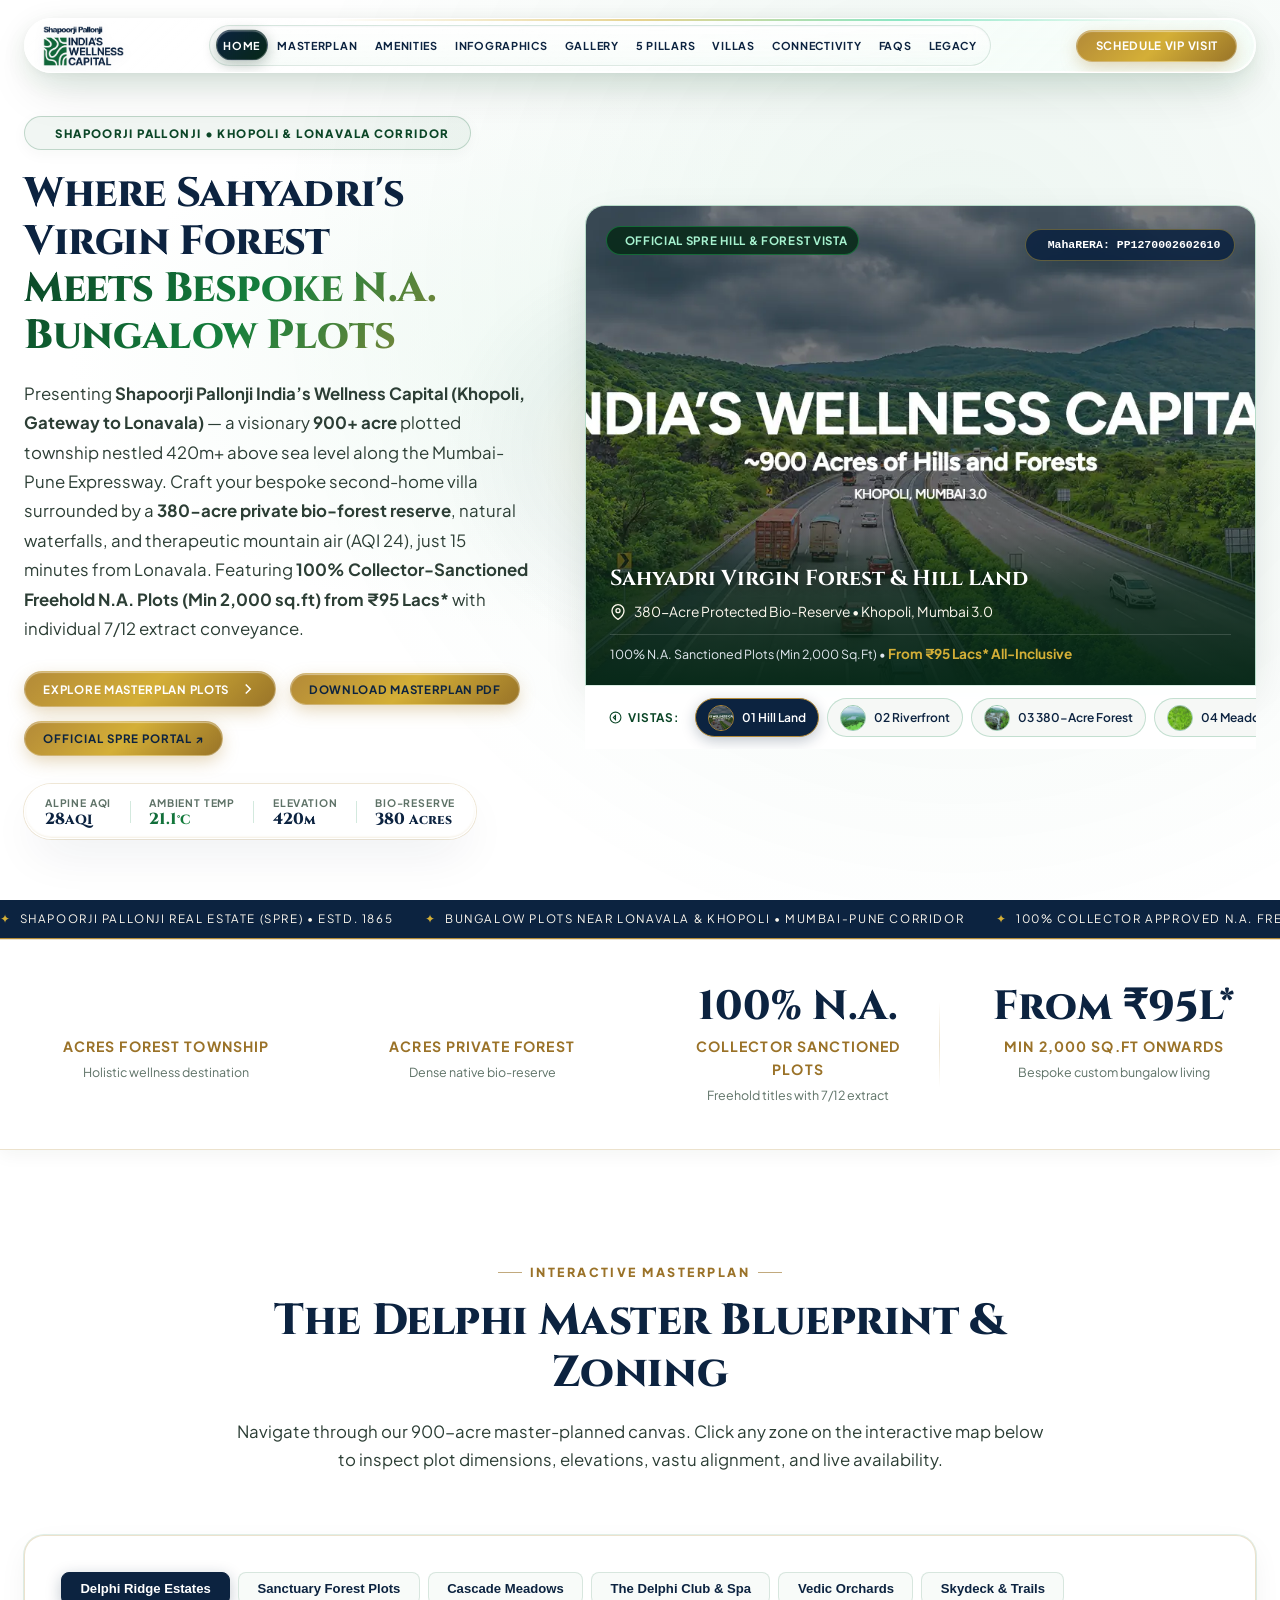
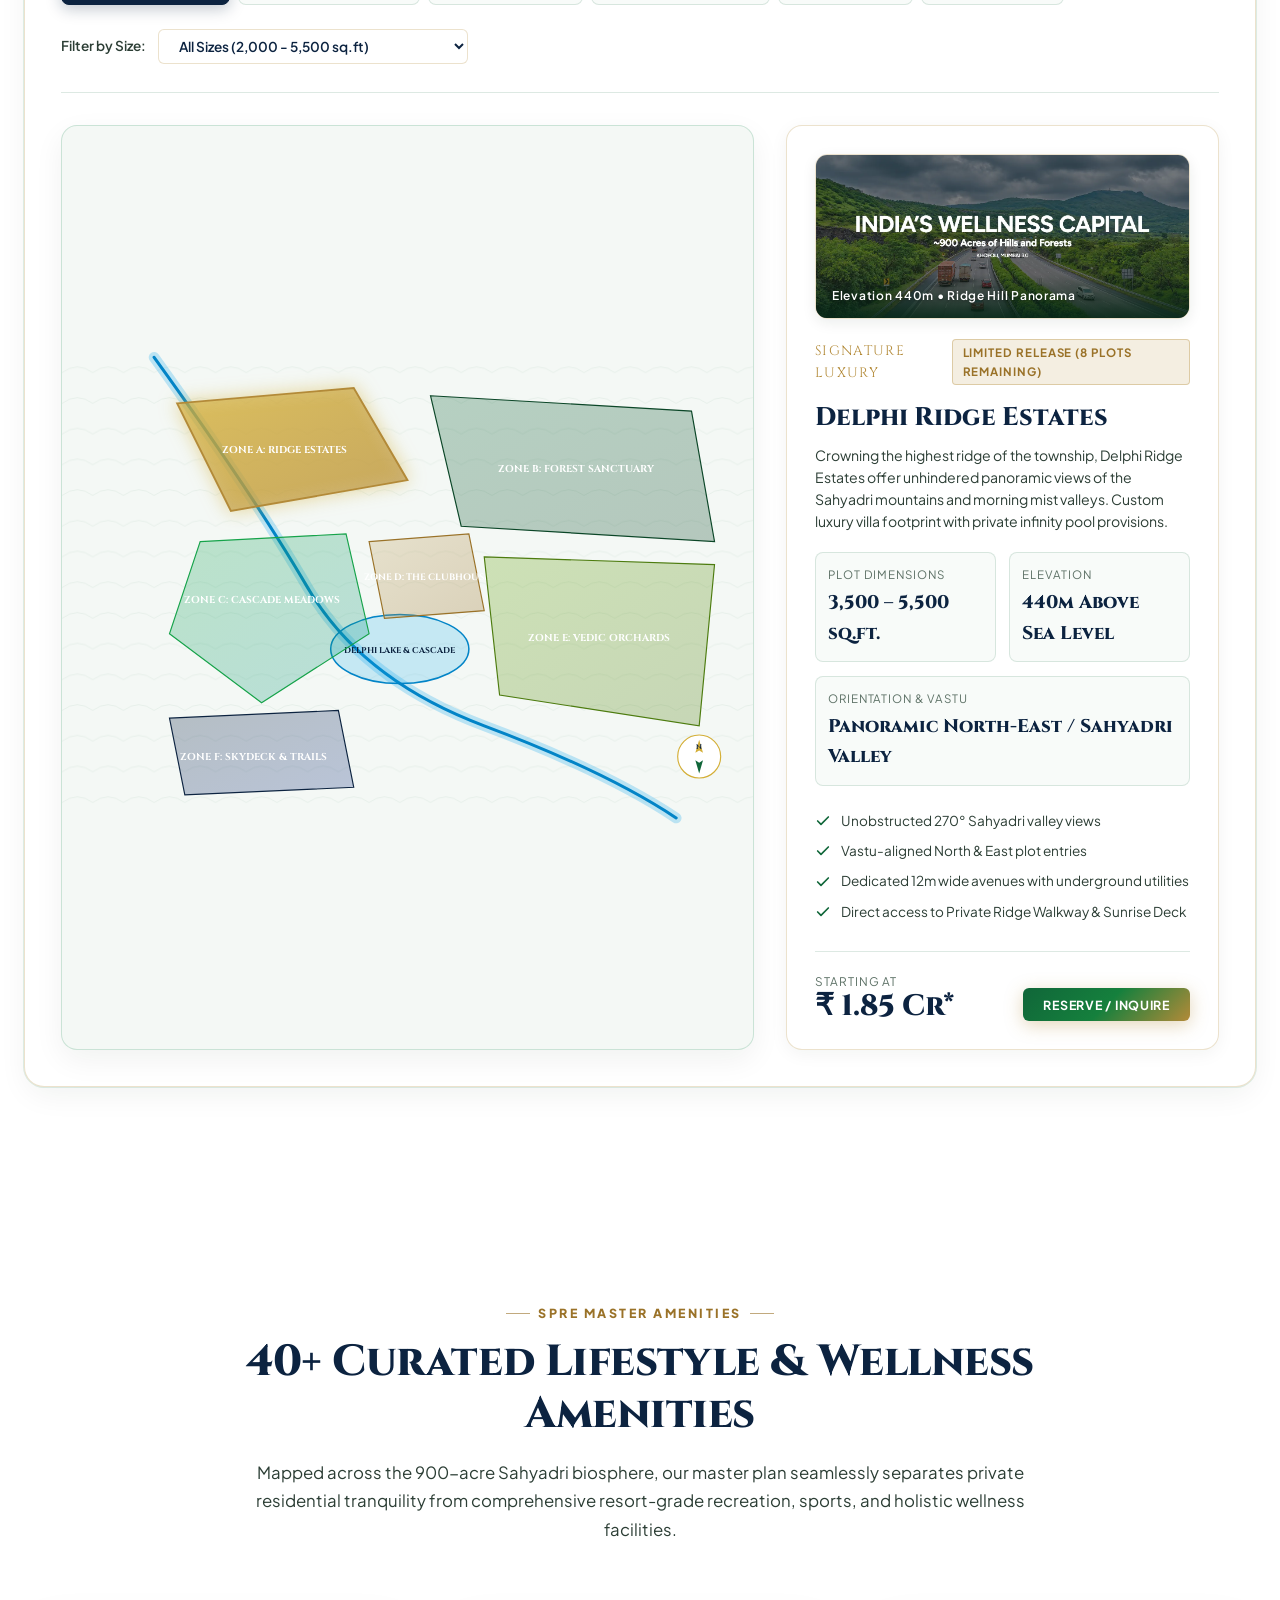
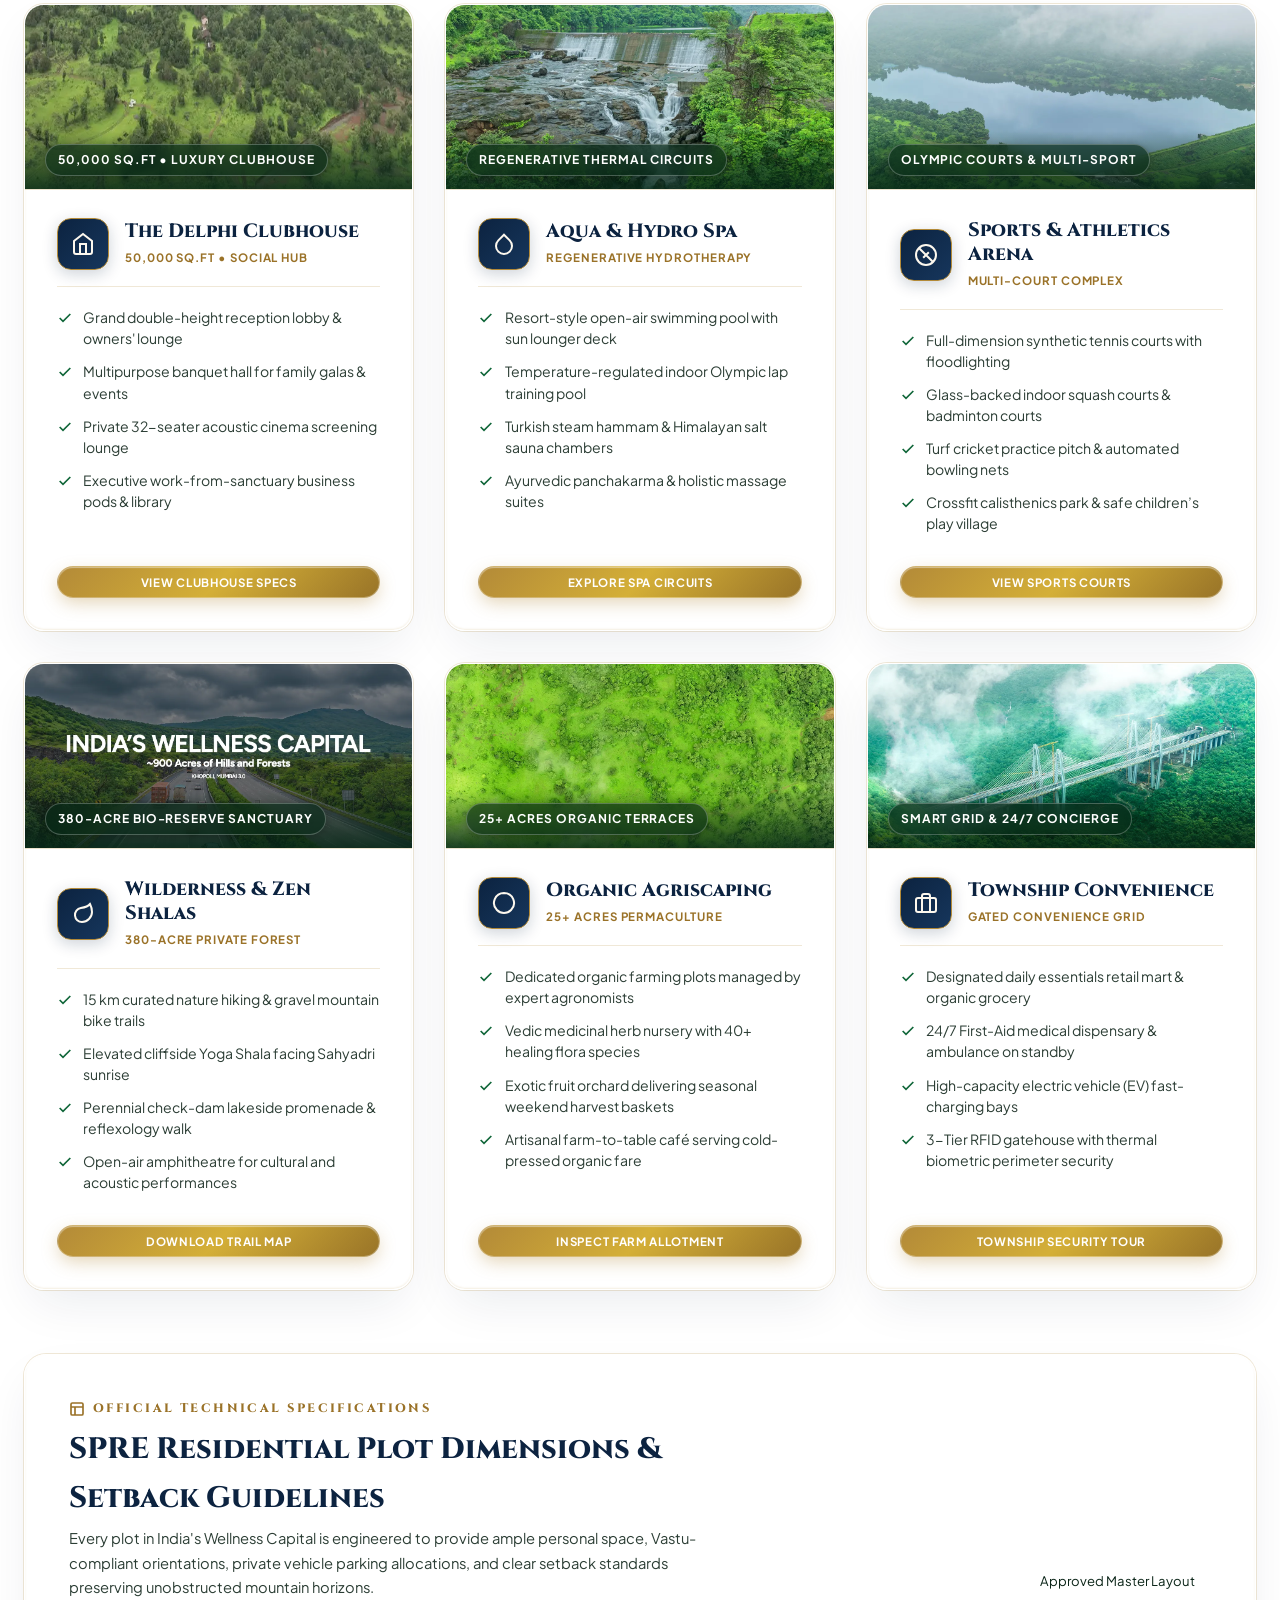
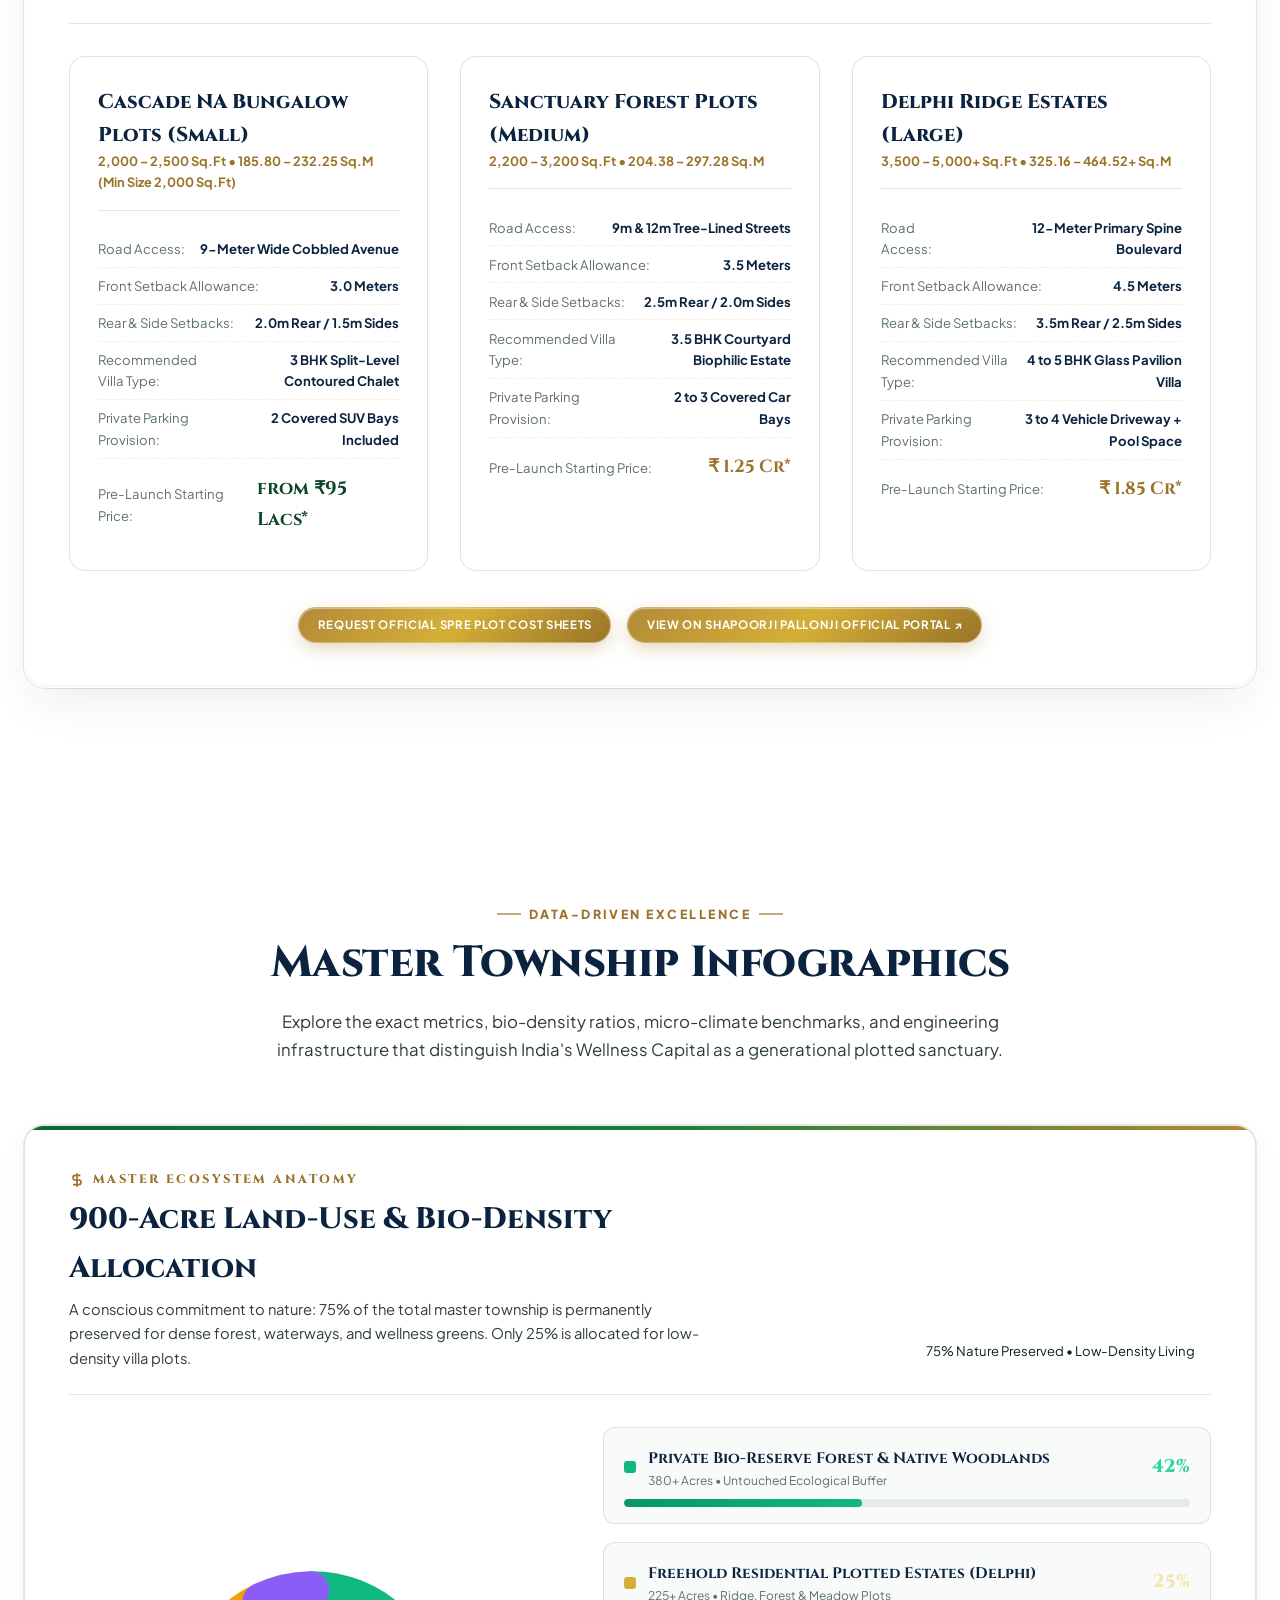
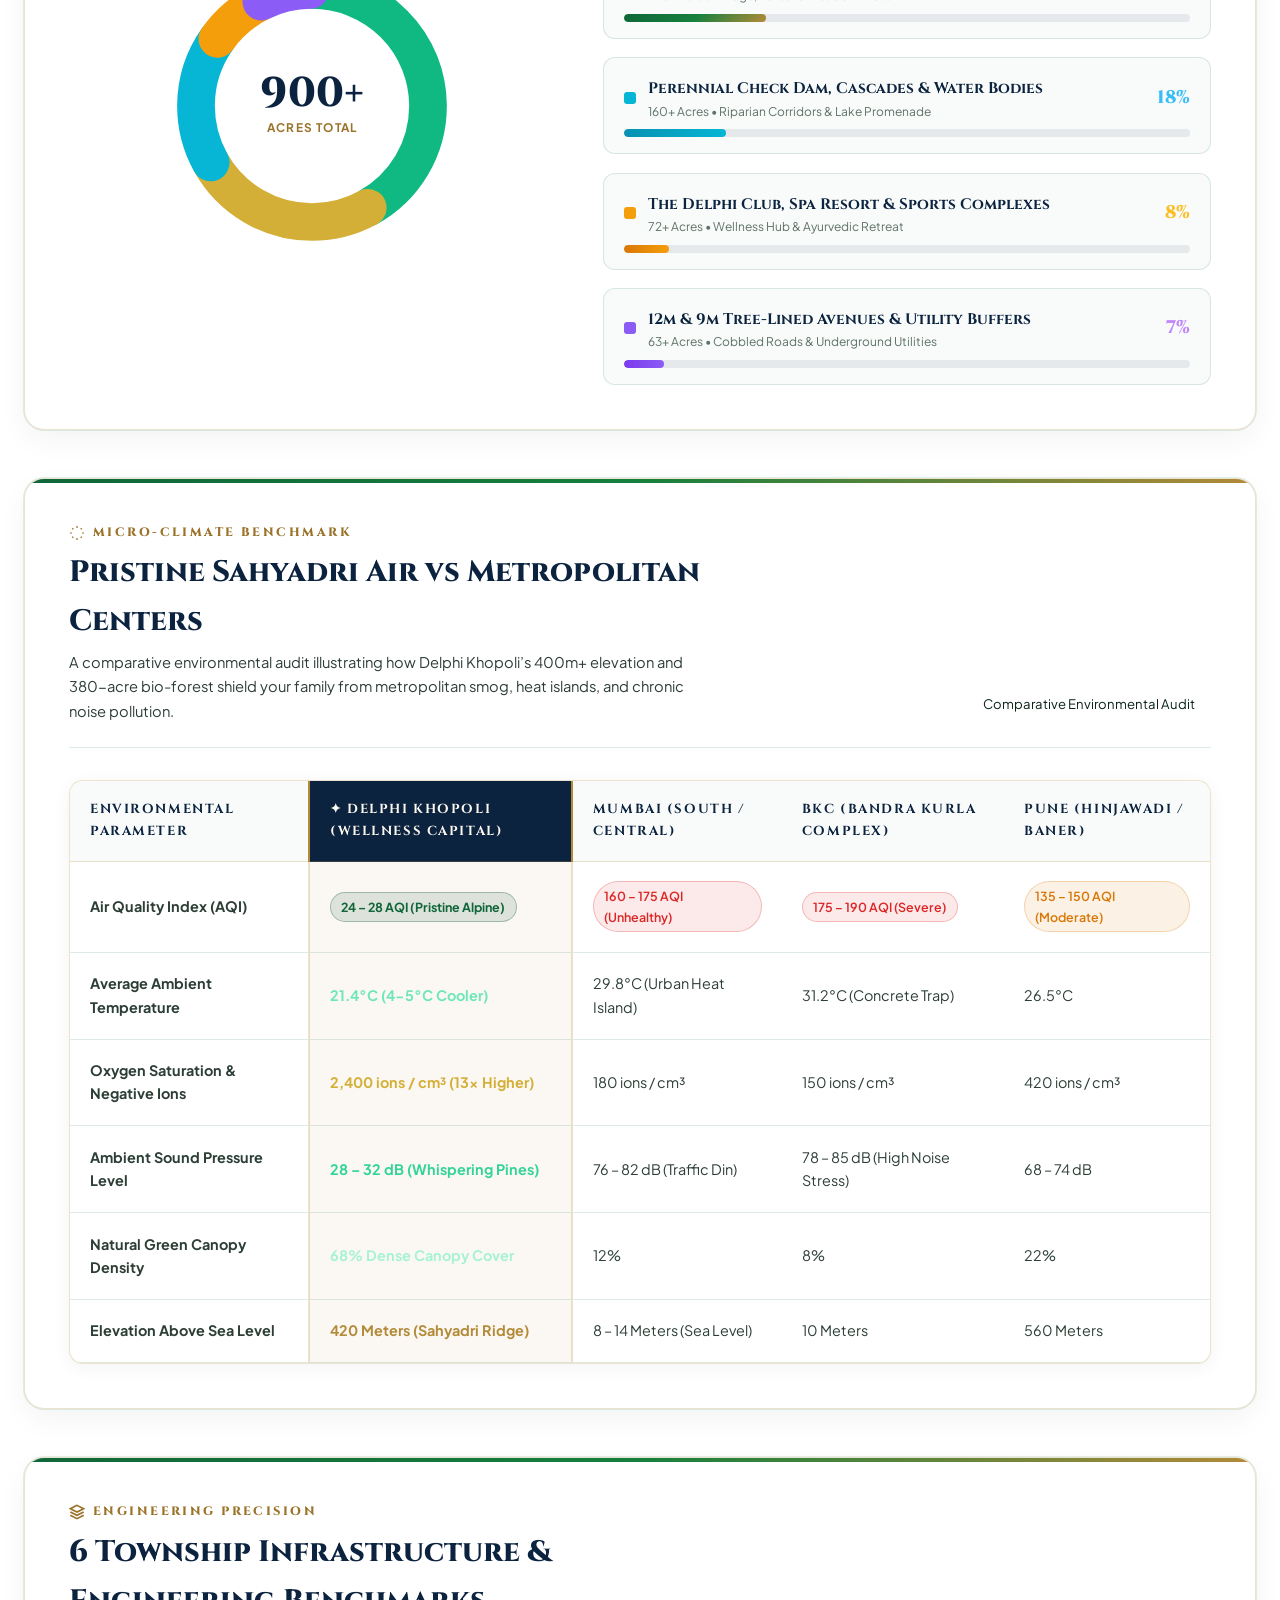
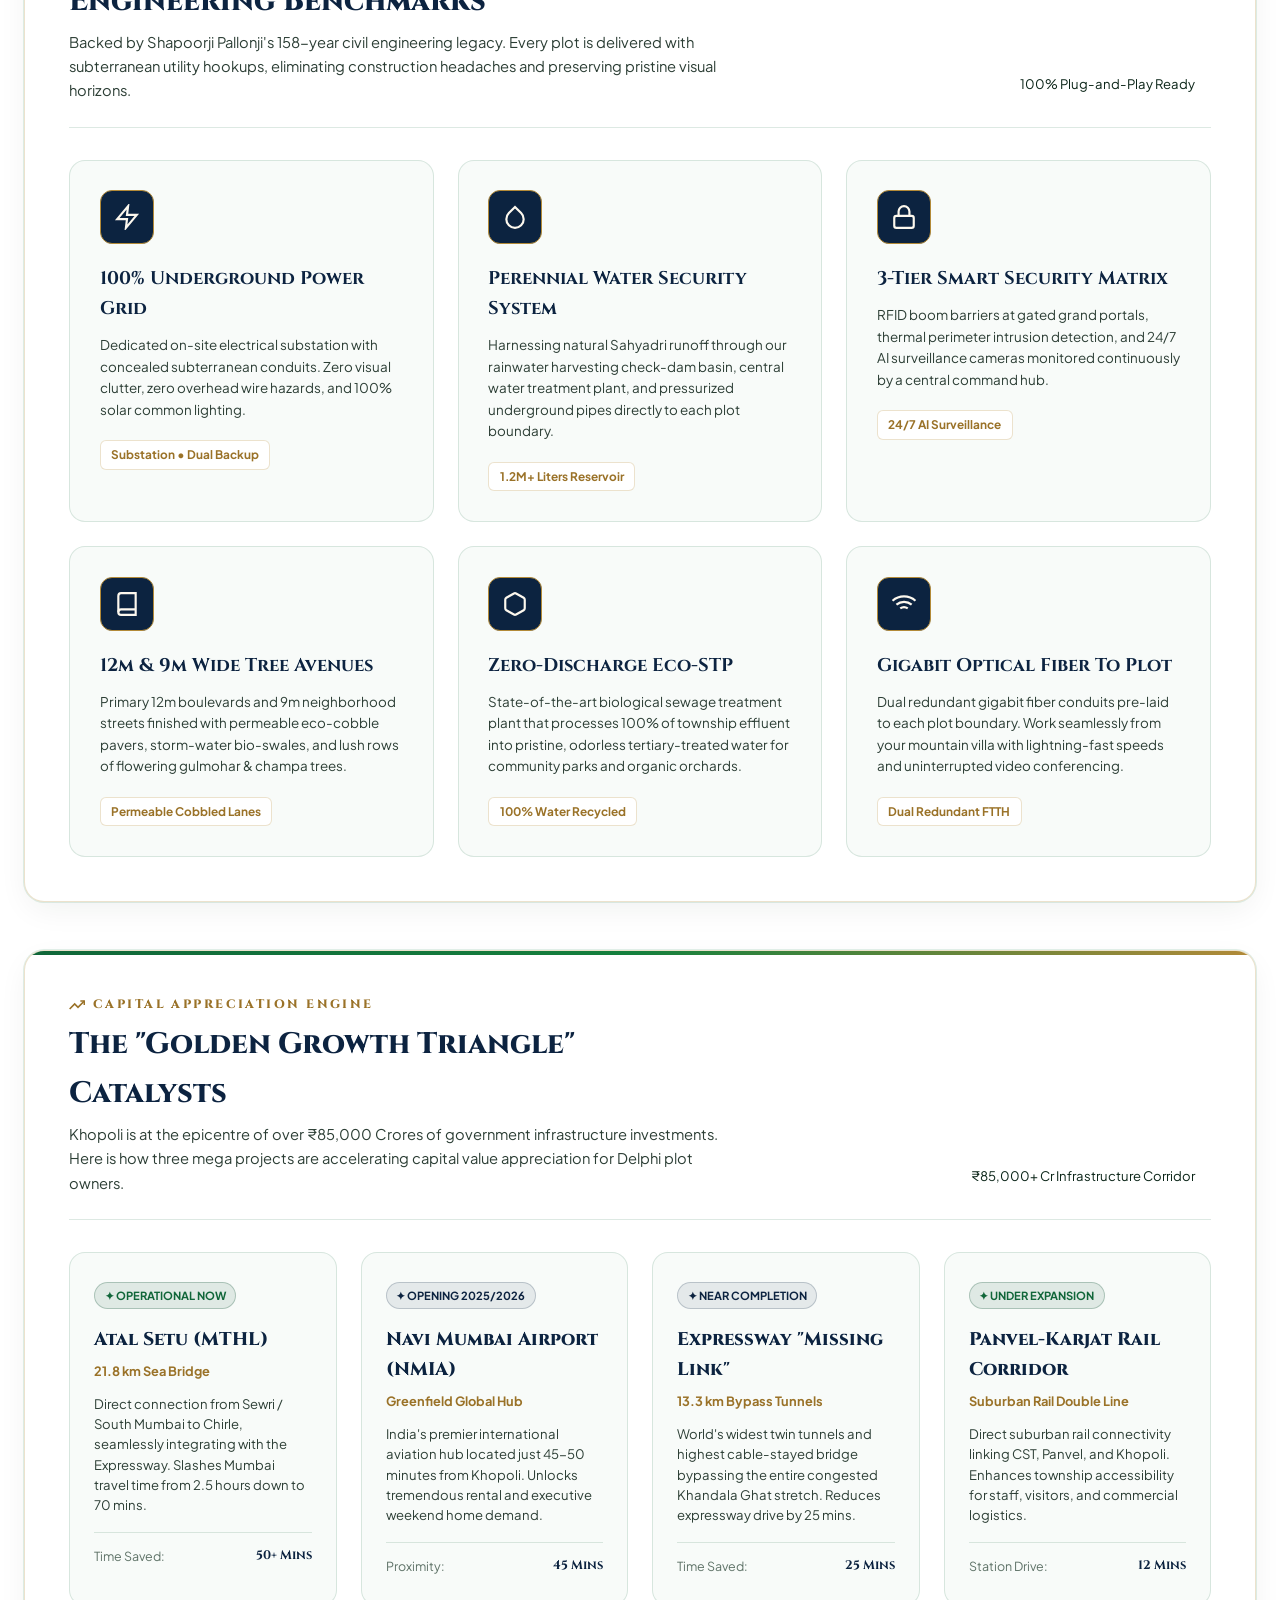
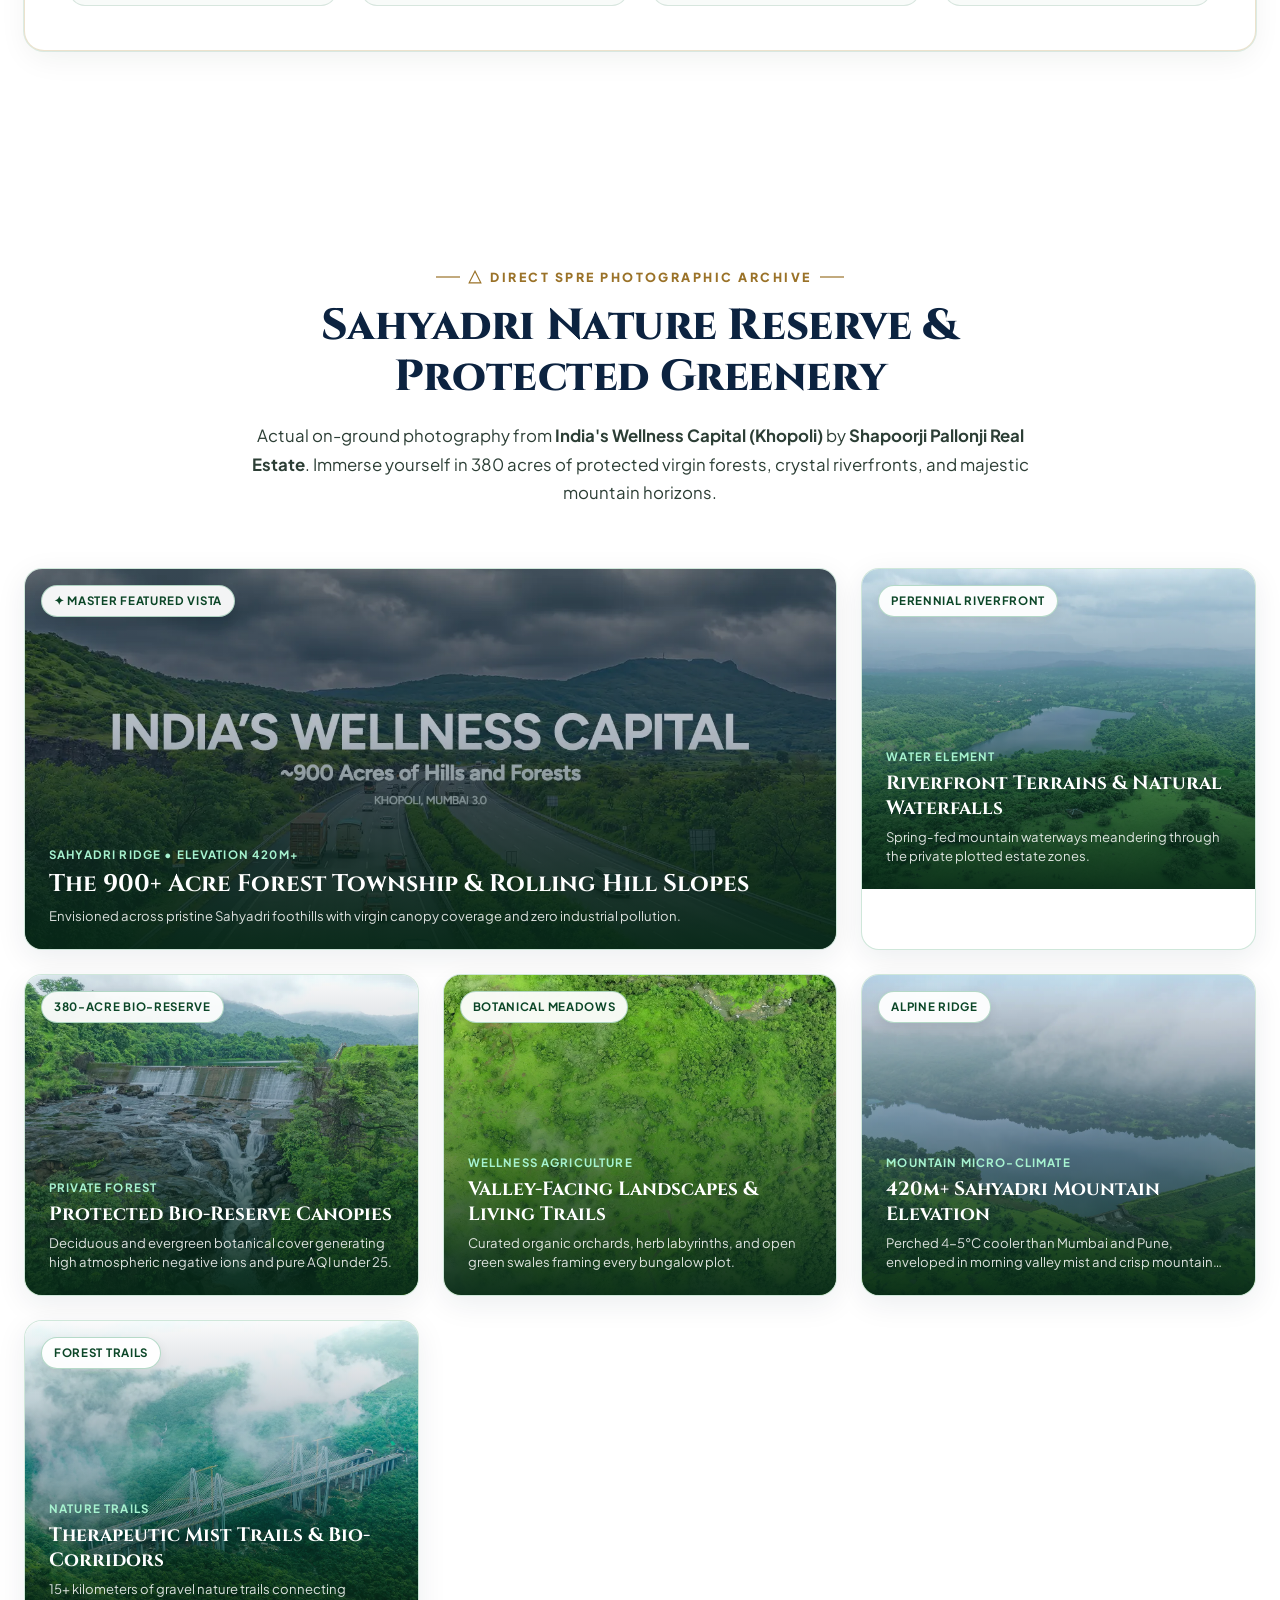
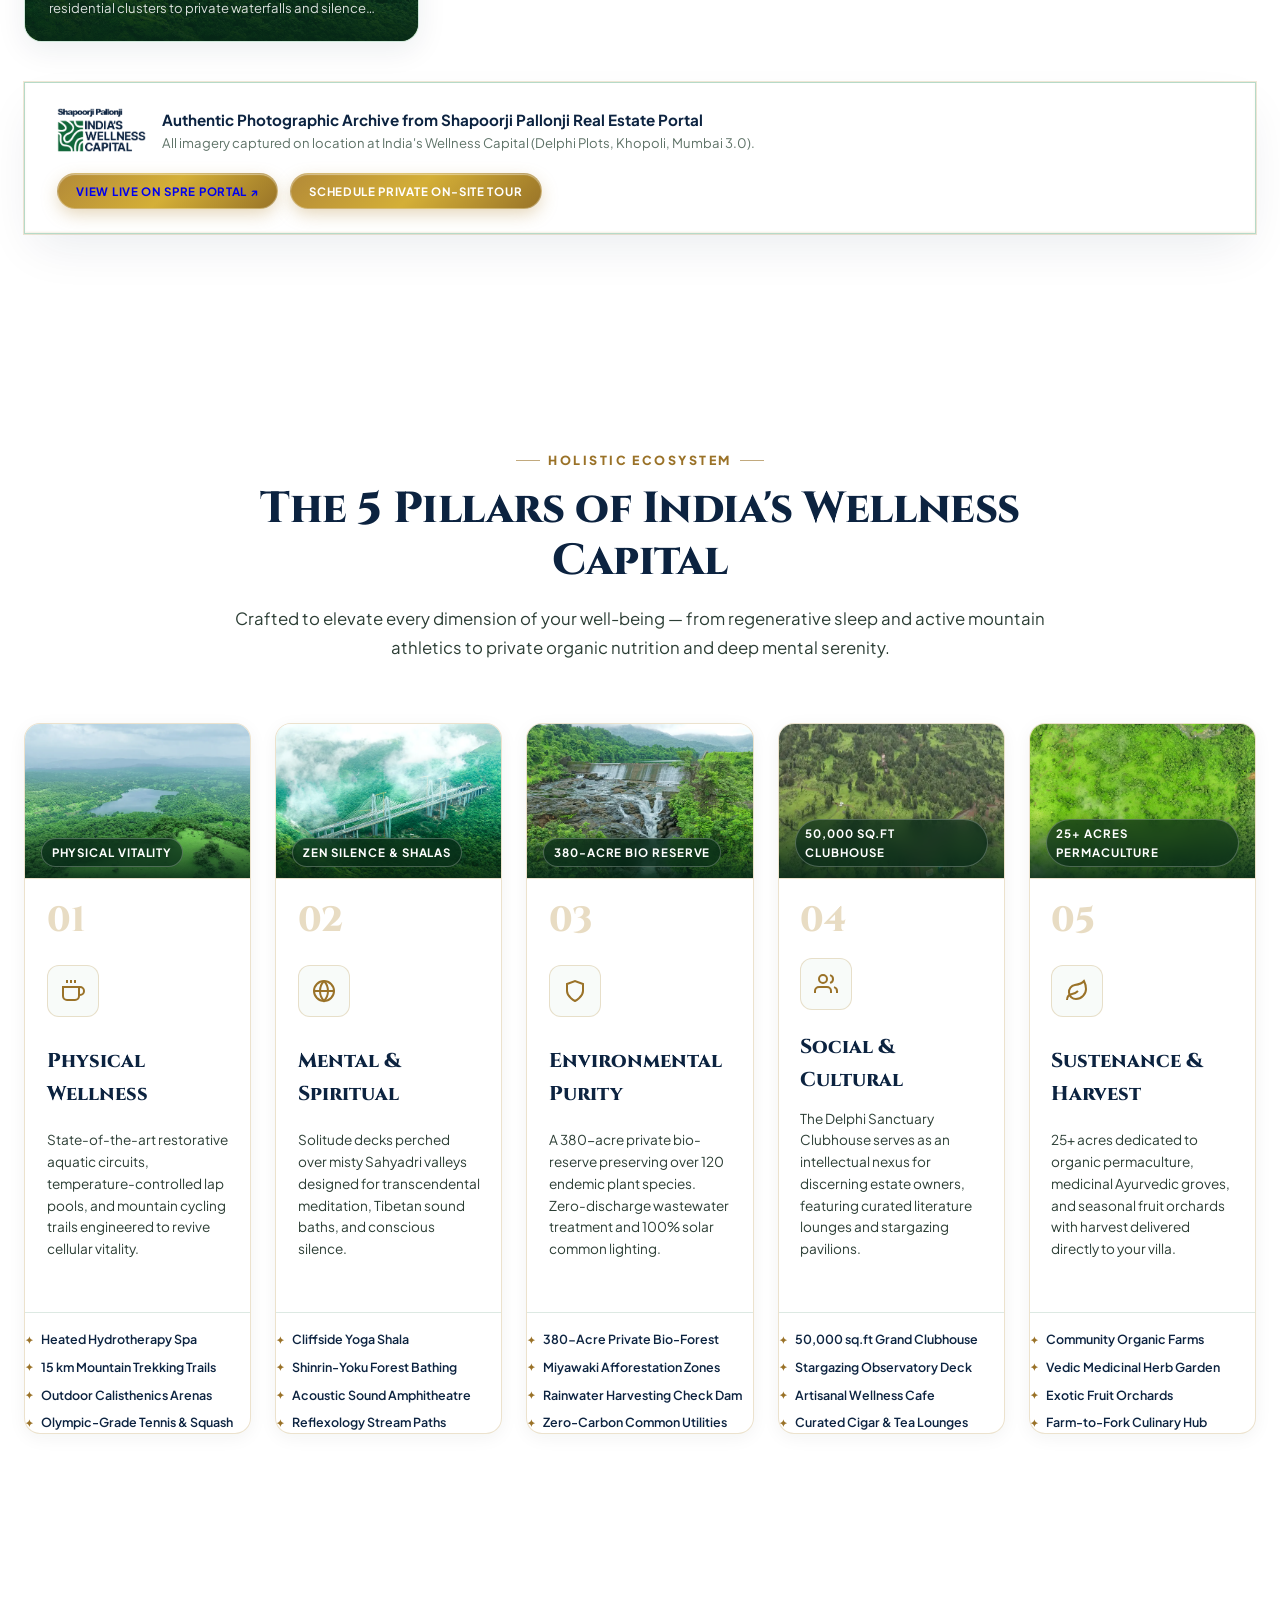
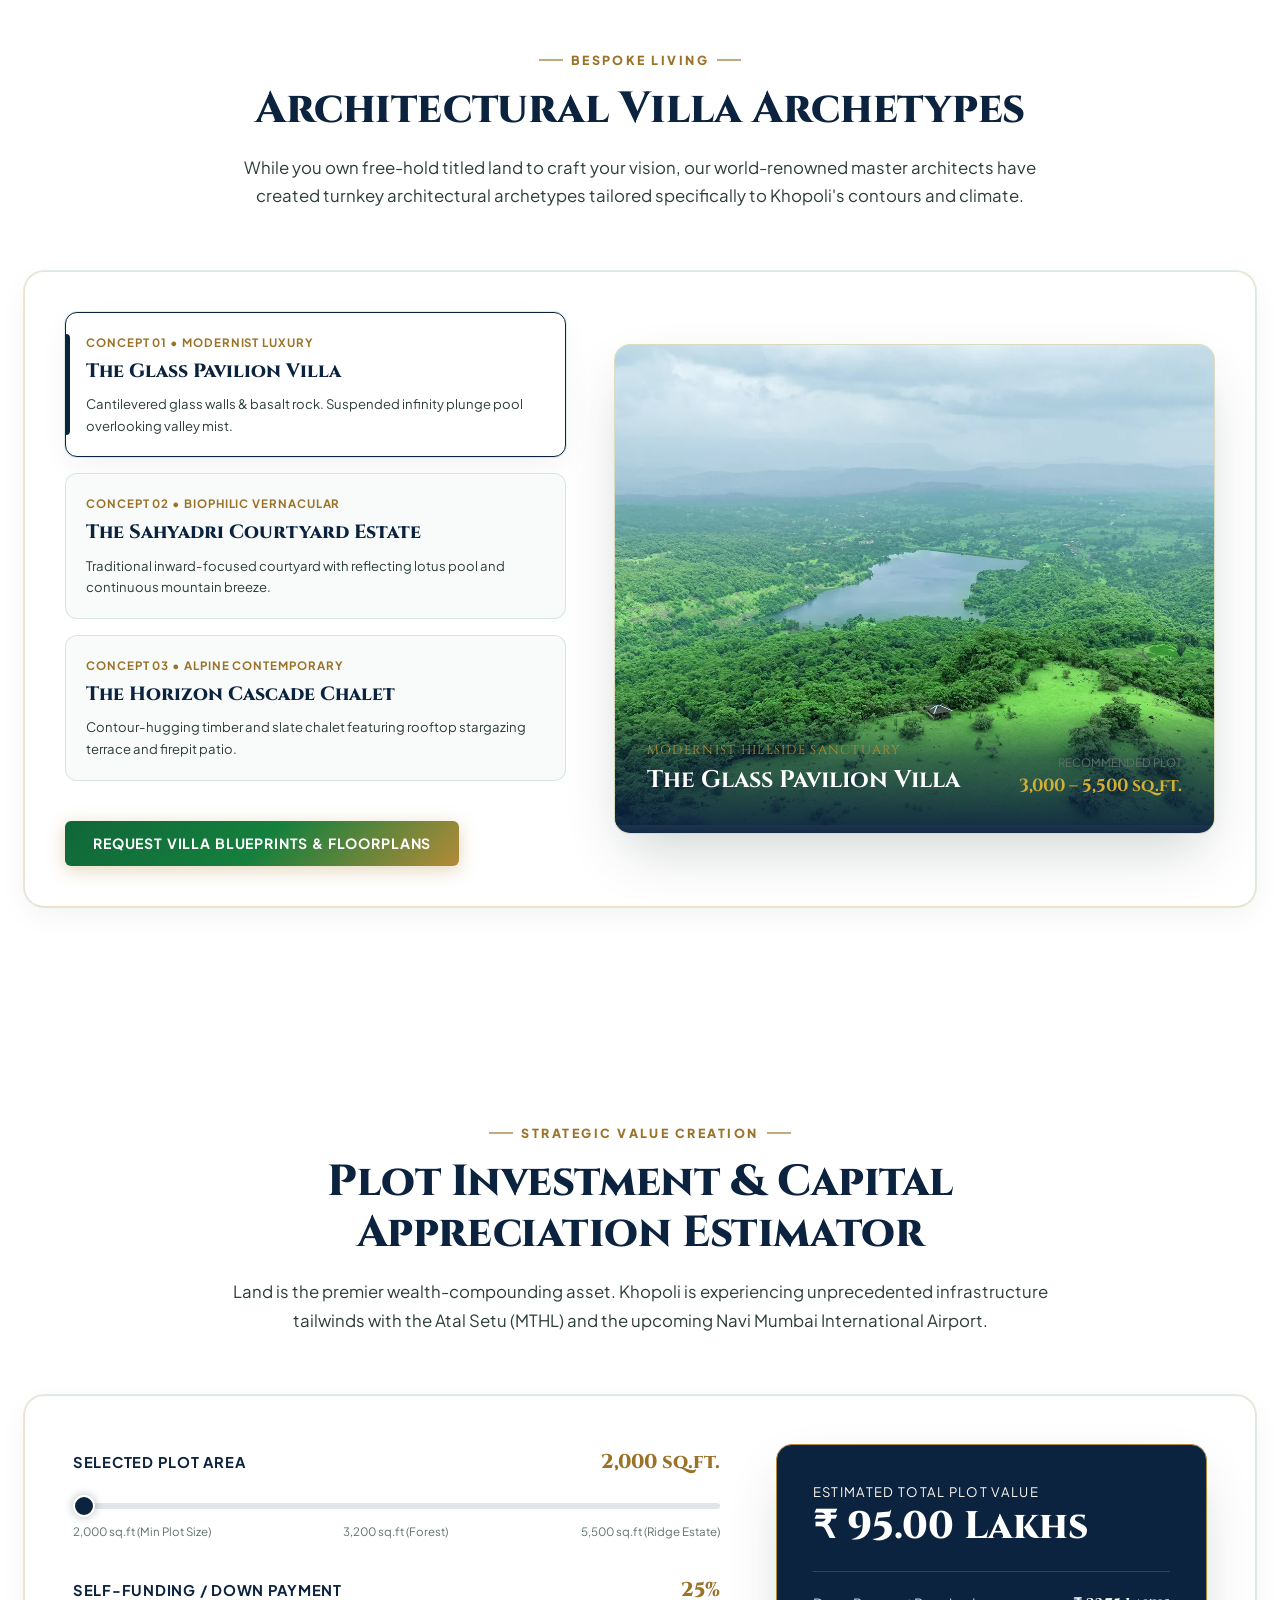
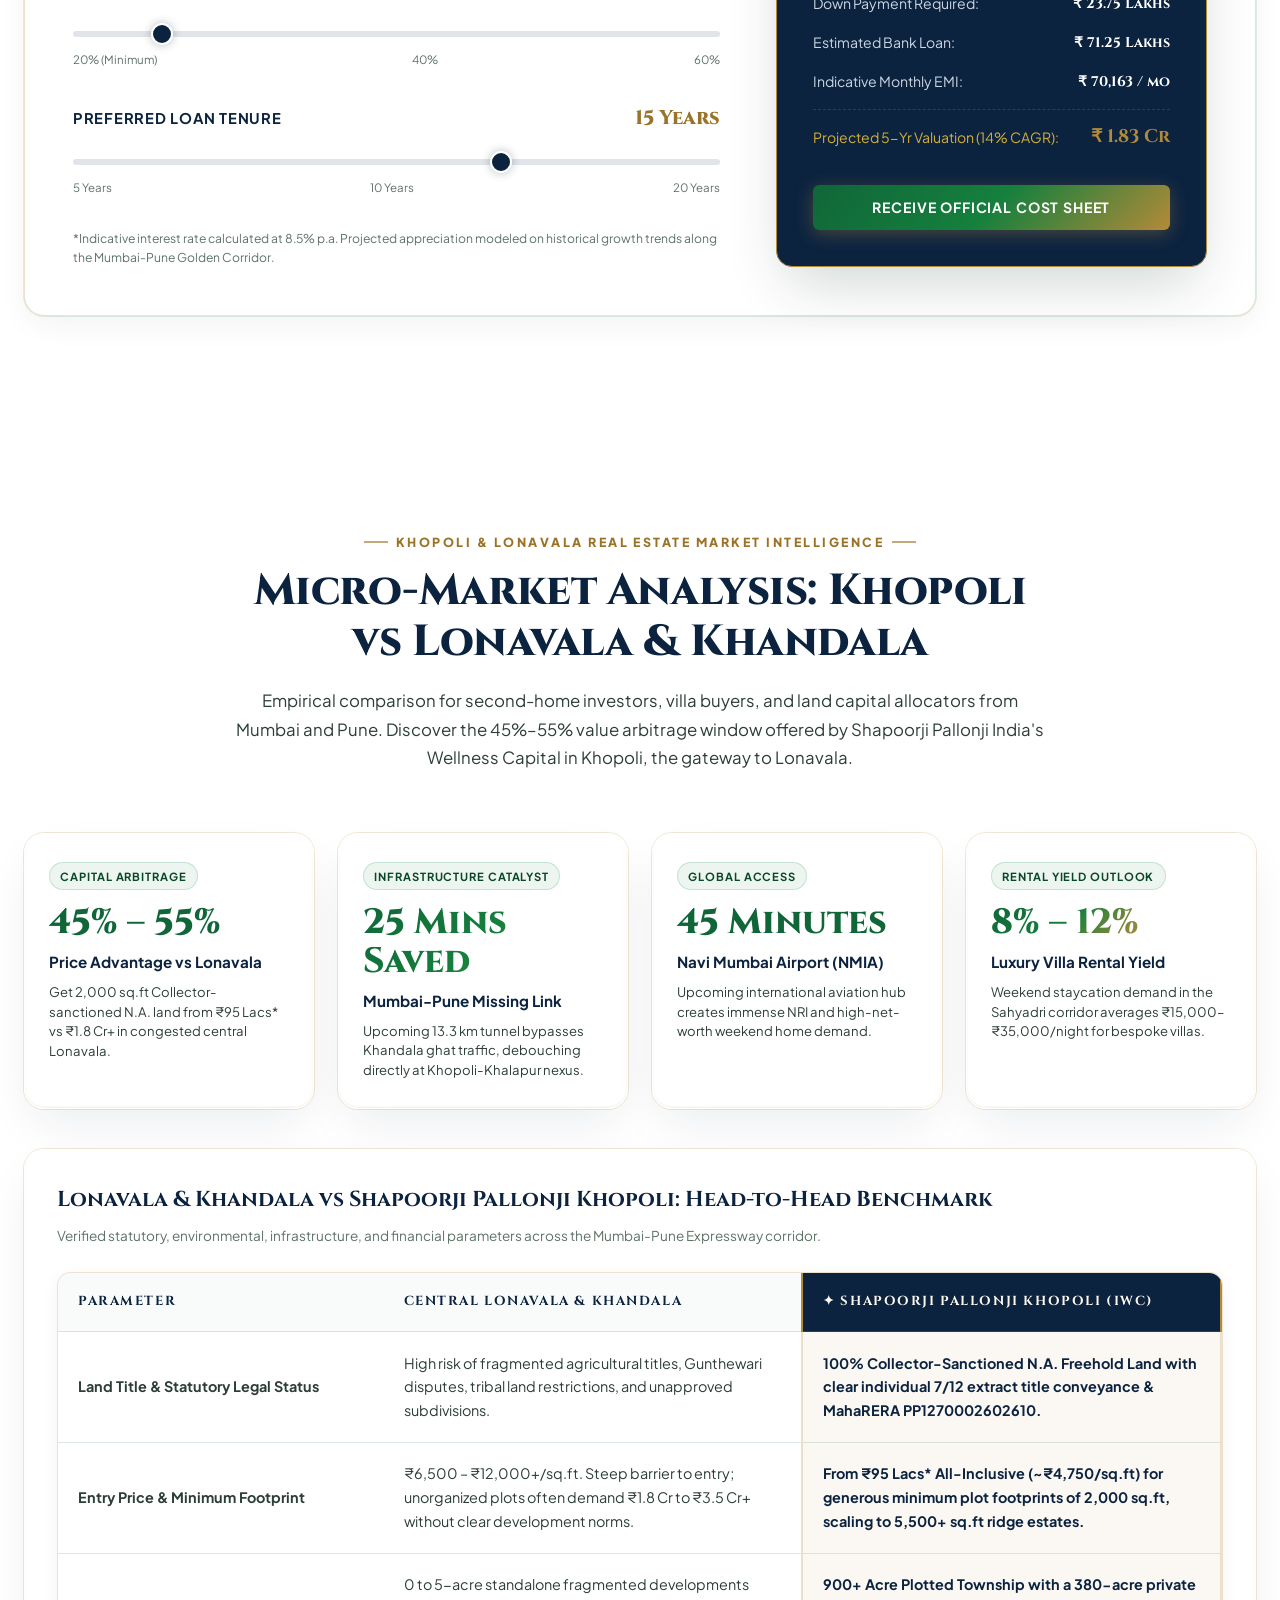
==== commit 7232f7fe: "feat(market): harden Khopoli and Lonavala real estate market intelligence, comparative benchmark tab" ====
--- a/shapoorji-pallonji-khopoli-bungalow-plots-near-lonavala/index.html
+++ b/shapoorji-pallonji-khopoli-bungalow-plots-near-lonavala/index.html
@@ -5,7 +5,7 @@
   <meta name="viewport" content="width=device-width, initial-scale=1.0">
   <title>Bungalow & Villa Archetypes | Shapoorji Pallonji Khopoli Plots near Lonavala</title>
   <meta name="description" content="Turnkey luxury villa architectural concepts for Shapoorji Pallonji Khopoli bungalow plots near Lonavala: The Glass Pavilion, Sahyadri Courtyard Estate, and Horizon Cascade Chalet.">
-  <meta name="keywords" content="Shapoorji Pallonji Khopoli, Shapoorji Pallonji Lonavala, Shapoorji Pallonji Bungalow Plots, Bungalow Plots in Khopoli, Bungalow Plots in Lonavala, Villa Plots near Lonavala, Plots in Khopoli, Plots in Lonavala, NA Plots Mumbai Pune Expressway, Luxury Plots Mumbai Pune, Gated Community Plots Khopoli Lonavala, Collector Approved NA Plots Khopoli, Residential Plots Lonavala Khandala, Second Home Villa Plots Mumbai Pune, Shapoorji Delphi Plots Khopoli, India's Wellness Capital Shapoorji Pallonji, shapoorji pallanji khopli, shapoorji pallonji lonawala, plots for sale in khopoli, plots for sale in lonavala, shapoorjitownship.in">
+  <meta name="keywords" content="Shapoorji Pallonji Khopoli, Shapoorji Pallonji Lonavala, Khopoli real estate market, Lonavala real estate market, bungalow plots in lonavala, plots in khopoli, bungalow plots in khopoli, luxury plots lonavala khandala, second home villa plots mumbai pune, na plots in lonavala, na plots khopoli, khopoli vs lonavala real estate, missing link expressway property impact, land investment khopoli lonavala, shapoorjitownship.in, collector approved na plots lonavala, villa land for sale near lonavala, shapoorji pallanji khopli, plots for sale in lonavala, plots for sale in khopoli, lonavala property investment, mumbai pune expressway real estate">
   <meta name="author" content="Shapoorji Pallonji Real Estate (SPRE)">
   <meta name="robots" content="index, follow, max-image-preview:large, max-snippet:-1, max-video-preview:-1">
   <meta name="theme-color" content="#062817">
@@ -22,19 +22,19 @@
   <meta property="og:type" content="website">
   <meta property="og:site_name" content="Shapoorji Pallonji - India's Wellness Capital">
   <meta property="og:url" content="https://shapoorjitownship.in/">
-  <meta property="og:title" content="Shapoorji Pallonji Khopoli | Luxury Bungalow Plots near Lonavala | From ₹95L*">
-  <meta property="og:description" content="100% Collector-Sanctioned N.A. Freehold Bungalow Plots (Min 2,000 sq.ft) from ₹95 Lacs* in Khopoli, gateway to Lonavala. 900+ acre master township with 380-acre private bio-forest reserve. MahaRERA PP1270002602610.">
+  <meta property="og:title" content="Shapoorji Pallonji Khopoli &amp; Lonavala Real Estate | Luxury Bungalow Plots from ₹95L*">
+  <meta property="og:description" content="45%-55% value arbitrage vs central Lonavala: 100% Collector-Sanctioned N.A. Freehold Bungalow Plots (Min 2,000 sq.ft) from ₹95 Lacs* in a 900+ acre master township with 380-acre private bio-forest reserve. MahaRERA PP1270002602610.">
   <meta property="og:image" content="https://shapoorjitownship.in/assets/spre/india-wellness-capital-hill-land.webp">
   <meta property="og:image:width" content="1279">
   <meta property="og:image:height" content="643">
-  <meta property="og:image:alt" content="Shapoorji Pallonji Khopoli Bungalow Plots near Lonavala">
+  <meta property="og:image:alt" content="Shapoorji Pallonji Khopoli &amp; Lonavala Real Estate Market">
   <meta property="og:locale" content="en_IN">
 
   <!-- Twitter Card Metadata -->
   <meta name="twitter:card" content="summary_large_image">
   <meta name="twitter:site" content="@SPRE_Official">
-  <meta name="twitter:title" content="Shapoorji Pallonji Khopoli | Bungalow Plots near Lonavala &amp; Mumbai-Pune">
-  <meta name="twitter:description" content="100% N.A. Freehold Bungalow Plots from ₹95 Lacs* in Khopoli near Lonavala with 380-acre private bio-forest reserve.">
+  <meta name="twitter:title" content="Shapoorji Pallonji Khopoli &amp; Lonavala Real Estate | Bungalow Plots from ₹95L*">
+  <meta name="twitter:description" content="Khopoli &amp; Lonavala real estate market intelligence: 100% N.A. Freehold Bungalow Plots from ₹95 Lacs* with 380-acre private bio-forest reserve and Missing Link Expressway connectivity.">
   <meta name="twitter:image" content="https://shapoorjitownship.in/assets/spre/india-wellness-capital-hill-land.webp">
 
   <!-- Official Favicons -->
@@ -1962,6 +1962,174 @@
   </section>
 
   <!-- ========================================================================
+       KHOPOLI & LONAVALA REAL ESTATE MARKET INTELLIGENCE & VALUE ARBITRAGE
+       ======================================================================== -->
+  <section id="real-estate-market" class="section">
+    <div class="container-wide">
+      
+      <div class="section-header">
+        <div class="section-tag">Khopoli &amp; Lonavala Real Estate Market Intelligence</div>
+        <h2 class="section-title">Micro-Market Analysis: Khopoli vs Lonavala &amp; Khandala</h2>
+        <p class="section-desc">
+          Empirical comparison for second-home investors, villa buyers, and land capital allocators from Mumbai and Pune. 
+          Discover the 45%–55% value arbitrage window offered by Shapoorji Pallonji India's Wellness Capital in Khopoli, the gateway to Lonavala.
+        </p>
+      </div>
+
+      <!-- Real Estate Market Stats Strip -->
+      <div class="market-metrics-grid">
+        <div class="market-metric-card glass-panel-ultra">
+          <div class="metric-badge">Capital Arbitrage</div>
+          <div class="metric-highlight text-emerald">45% – 55%</div>
+          <div class="metric-title">Price Advantage vs Lonavala</div>
+          <p class="metric-desc">Get 2,000 sq.ft Collector-sanctioned N.A. land from ₹95 Lacs* vs ₹1.8 Cr+ in congested central Lonavala.</p>
+        </div>
+        <div class="market-metric-card glass-panel-ultra">
+          <div class="metric-badge">Infrastructure Catalyst</div>
+          <div class="metric-highlight text-gold">25 Mins Saved</div>
+          <div class="metric-title">Mumbai-Pune Missing Link</div>
+          <p class="metric-desc">Upcoming 13.3 km tunnel bypasses Khandala ghat traffic, debouching directly at Khopoli-Khalapur nexus.</p>
+        </div>
+        <div class="market-metric-card glass-panel-ultra">
+          <div class="metric-badge">Global Access</div>
+          <div class="metric-highlight text-emerald">45 Minutes</div>
+          <div class="metric-title">Navi Mumbai Airport (NMIA)</div>
+          <p class="metric-desc">Upcoming international aviation hub creates immense NRI and high-net-worth weekend home demand.</p>
+        </div>
+        <div class="market-metric-card glass-panel-ultra">
+          <div class="metric-badge">Rental Yield Outlook</div>
+          <div class="metric-highlight text-gold">8% – 12%</div>
+          <div class="metric-title">Luxury Villa Rental Yield</div>
+          <p class="metric-desc">Weekend staycation demand in the Sahyadri corridor averages ₹15,000–₹35,000/night for bespoke villas.</p>
+        </div>
+      </div>
+
+      <!-- Comprehensive Micro-Market Comparison Table -->
+      <div class="market-table-container glass-panel-ultra" style="margin-top: 2.5rem; padding: 2rem; border-radius: 20px;">
+        <h3 class="font-serif" style="font-size: 1.35rem; color: var(--spre-navy); margin-bottom: 0.5rem;">
+          Lonavala &amp; Khandala vs Shapoorji Pallonji Khopoli: Head-to-Head Benchmark
+        </h3>
+        <p style="font-size: 0.85rem; color: var(--text-muted); margin-bottom: 1.5rem;">
+          Verified statutory, environmental, infrastructure, and financial parameters across the Mumbai-Pune Expressway corridor.
+        </p>
+
+        <div class="climate-benchmark-table-wrap">
+          <table class="climate-benchmark-table">
+            <thead>
+              <tr>
+                <th style="width: 28%;">Parameter</th>
+                <th style="width: 36%;">Central Lonavala &amp; Khandala</th>
+                <th class="delphi-col" style="width: 36%;">✦ Shapoorji Pallonji Khopoli (IWC)</th>
+              </tr>
+            </thead>
+            <tbody>
+              <tr>
+                <td><strong>Land Title &amp; Statutory Legal Status</strong></td>
+                <td>High risk of fragmented agricultural titles, Gunthewari disputes, tribal land restrictions, and unapproved subdivisions.</td>
+                <td class="delphi-col"><strong>100% Collector-Sanctioned N.A. Freehold Land</strong> with clear individual 7/12 extract title conveyance &amp; MahaRERA PP1270002602610.</td>
+              </tr>
+              <tr>
+                <td><strong>Entry Price &amp; Minimum Footprint</strong></td>
+                <td>₹6,500 – ₹12,000+/sq.ft. Steep barrier to entry; unorganized plots often demand ₹1.8 Cr to ₹3.5 Cr+ without clear development norms.</td>
+                <td class="delphi-col"><strong>From ₹95 Lacs* All-Inclusive</strong> (~₹4,750/sq.ft) for generous minimum plot footprints of 2,000 sq.ft, scaling to 5,500+ sq.ft ridge estates.</td>
+              </tr>
+              <tr>
+                <td><strong>Township Scale &amp; Forest Reserve</strong></td>
+                <td>0 to 5-acre standalone fragmented developments bordering crowded tourist routes, high noise pollution, and concrete congestion.</td>
+                <td class="delphi-col"><strong>900+ Acre Plotted Township</strong> with a 380-acre private bio-forest reserve, 75% permanently preserved nature greens, and 420m elevation.</td>
+              </tr>
+              <tr>
+                <td><strong>Master Township Infrastructure</strong></td>
+                <td>Overhead tangled wiring, erratic private borewells, septic tanks, and lack of dedicated stormwater drainage.</td>
+                <td class="delphi-col"><strong>100% Concealed Underground Infrastructure:</strong> Power cabling, optical fiber, 24/7 dual water mains, zero-discharge STP, and canalized storm networks.</td>
+              </tr>
+              <tr>
+                <td><strong>Clubhouse &amp; Resort Amenities</strong></td>
+                <td>Nil. Standalone plots have no shared recreational infrastructure, forcing owners to rely on crowded commercial hotels.</td>
+                <td class="delphi-col"><strong>50,000 sq.ft Delphi Luxury Clubhouse</strong>, heated Olympic lap pool, hydrotherapy spa, organic permaculture farm, and 15 km mountain trails.</td>
+              </tr>
+              <tr>
+                <td><strong>Commute from Mumbai (BKC / South Mumbai)</strong></td>
+                <td>2.5 to 3.5 hours on weekends due to chronic bottlenecks at Khandala ghats, toll plazas, and market intersections.</td>
+                <td class="delphi-col"><strong>~70 Minutes via Atal Setu (MTHL)</strong> and only 12 minutes from Khalapur Toll Plaza. Bypasses Khandala ghat congestion completely.</td>
+              </tr>
+              <tr>
+                <td><strong>Missing Link Expressway Impact (2026)</strong></td>
+                <td>Bypasses central Lonavala town, redirecting heavy transit traffic away from traditional retail corridors.</td>
+                <td class="delphi-col"><strong>Direct Prime Beneficiary:</strong> Missing Link viaduct and tunnel debouches right near Khopoli, reducing travel time by 25–30 minutes.</td>
+              </tr>
+              <tr>
+                <td><strong>Air Quality Index (AQI) &amp; Climate</strong></td>
+                <td>AQI 65–110 during tourist peaks with vehicular emissions, dust, and diesel exhaust along the old highway spine.</td>
+                <td class="delphi-col"><strong>Pristine Alpine AQI 24 (Good)</strong>, 4–5°C cooler ambient temperature, and 2,400 negative ions/cm³ generated by the bio-forest canopy.</td>
+              </tr>
+              <tr>
+                <td><strong>5-Year Capital Appreciation Potential</strong></td>
+                <td>Saturated real estate market with modest 5%–7% annualized appreciation due to high base prices.</td>
+                <td class="delphi-col"><strong>High-Growth Corridor (14%–18% Projected CAGR)</strong> driven by NMIA Airport operationalization, MTHL, and Missing Link convergence.</td>
+              </tr>
+            </tbody>
+          </table>
+        </div>
+      </div>
+
+      <!-- Micro-Market Growth Catalysts Grid -->
+      <div class="market-catalysts-container" style="margin-top: 3rem;">
+        <h3 class="font-serif text-center" style="font-size: 1.45rem; color: var(--spre-navy); margin-bottom: 0.5rem;">
+          5 Infrastructure Catalysts Transforming Khopoli &amp; Lonavala Real Estate
+        </h3>
+        <p class="text-center" style="font-size: 0.88rem; color: var(--text-muted); max-width: 750px; margin: 0 auto 2rem auto;">
+          The Mumbai-Pune Expressway corridor is undergoing a multi-billion dollar infrastructure renaissance, cementing Khopoli as Maharashtra's fastest-growing plotted sanctuary.
+        </p>
+
+        <div class="catalyst-cards-grid">
+          <div class="catalyst-card glass-panel-ultra">
+            <div class="catalyst-num">01</div>
+            <h4 class="catalyst-name" style="font-size: 1.05rem;">Mumbai-Pune Missing Link</h4>
+            <div class="catalyst-sub">13.3 km High-Speed Bypass</div>
+            <p class="catalyst-desc">
+              India's widest tunnel and highest cable-stayed viaduct cutting 25–30 minutes of travel time and bypassing the accident-prone Khandala ghat sections. Exits directly at Khopoli.
+            </p>
+          </div>
+          <div class="catalyst-card glass-panel-ultra">
+            <div class="catalyst-num">02</div>
+            <h4 class="catalyst-name" style="font-size: 1.05rem;">Navi Mumbai Airport (NMIA)</h4>
+            <div class="catalyst-sub">45 Mins Greenfield Terminal</div>
+            <p class="catalyst-desc">
+              Commencing commercial flight operations, NMIA will serve 60M+ passengers annually, creating immense executive second-home and luxury vacation villa demand across Khopoli and Lonavala.
+            </p>
+          </div>
+          <div class="catalyst-card glass-panel-ultra">
+            <div class="catalyst-num">03</div>
+            <h4 class="catalyst-name" style="font-size: 1.05rem;">Atal Setu (MTHL) Freeway</h4>
+            <div class="catalyst-sub">21.8 km Trans-Harbour Link</div>
+            <p class="catalyst-desc">
+              Operational sea bridge connecting Sewri and South Mumbai to Chirle in just 20 minutes, bringing South Mumbai and BKC residents to Khopoli within ~70 minutes seamless drive.
+            </p>
+          </div>
+          <div class="catalyst-card glass-panel-ultra">
+            <div class="catalyst-num">04</div>
+            <h4 class="catalyst-name" style="font-size: 1.05rem;">Khopoli-Karjat Suburban Rail</h4>
+            <div class="catalyst-sub">Doubling &amp; Rapid Transit</div>
+            <p class="catalyst-desc">
+              Major mass transit upgrade doubling suburban track capacity linking CST and Panvel, supplemented by the proposed Virar-Alibaug Multimodal Corridor and Panvel-Karjat suburban link.
+            </p>
+          </div>
+          <div class="catalyst-card glass-panel-ultra">
+            <div class="catalyst-num">05</div>
+            <h4 class="catalyst-name" style="font-size: 1.05rem;">Eco-Tourism &amp; Wellness Hub</h4>
+            <div class="catalyst-sub">India's Wellness Capital</div>
+            <p class="catalyst-desc">
+              Surrounded by Imagicaa, Zen meditation retreats, and Sahyadri organic farm trails, Khopoli is transforming into the premier bio-reserve living corridor in Western India.
+            </p>
+          </div>
+        </div>
+      </div>
+
+    </div>
+  </section>
+
+  <!-- ========================================================================
        LOCATION & STRATEGIC CONNECTIVITY
        ======================================================================== -->
   <section id="connectivity" class="section">
